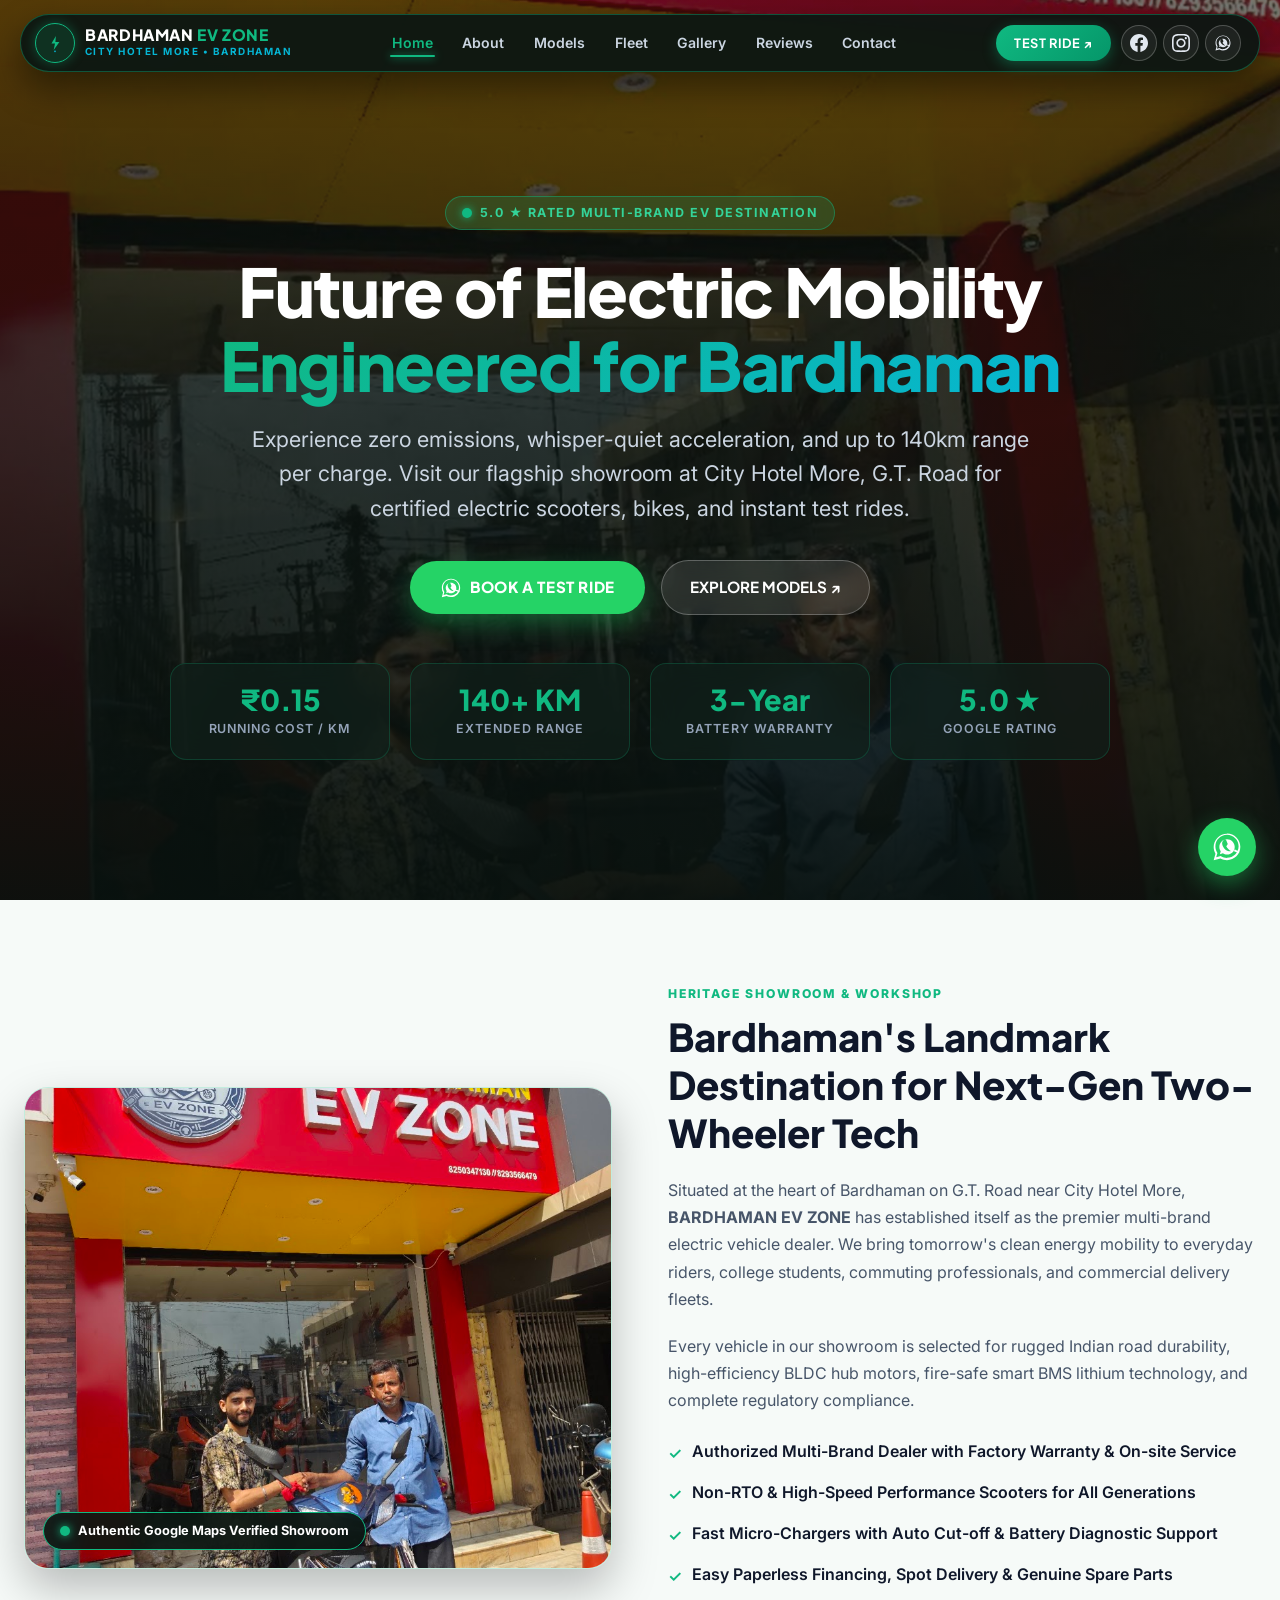
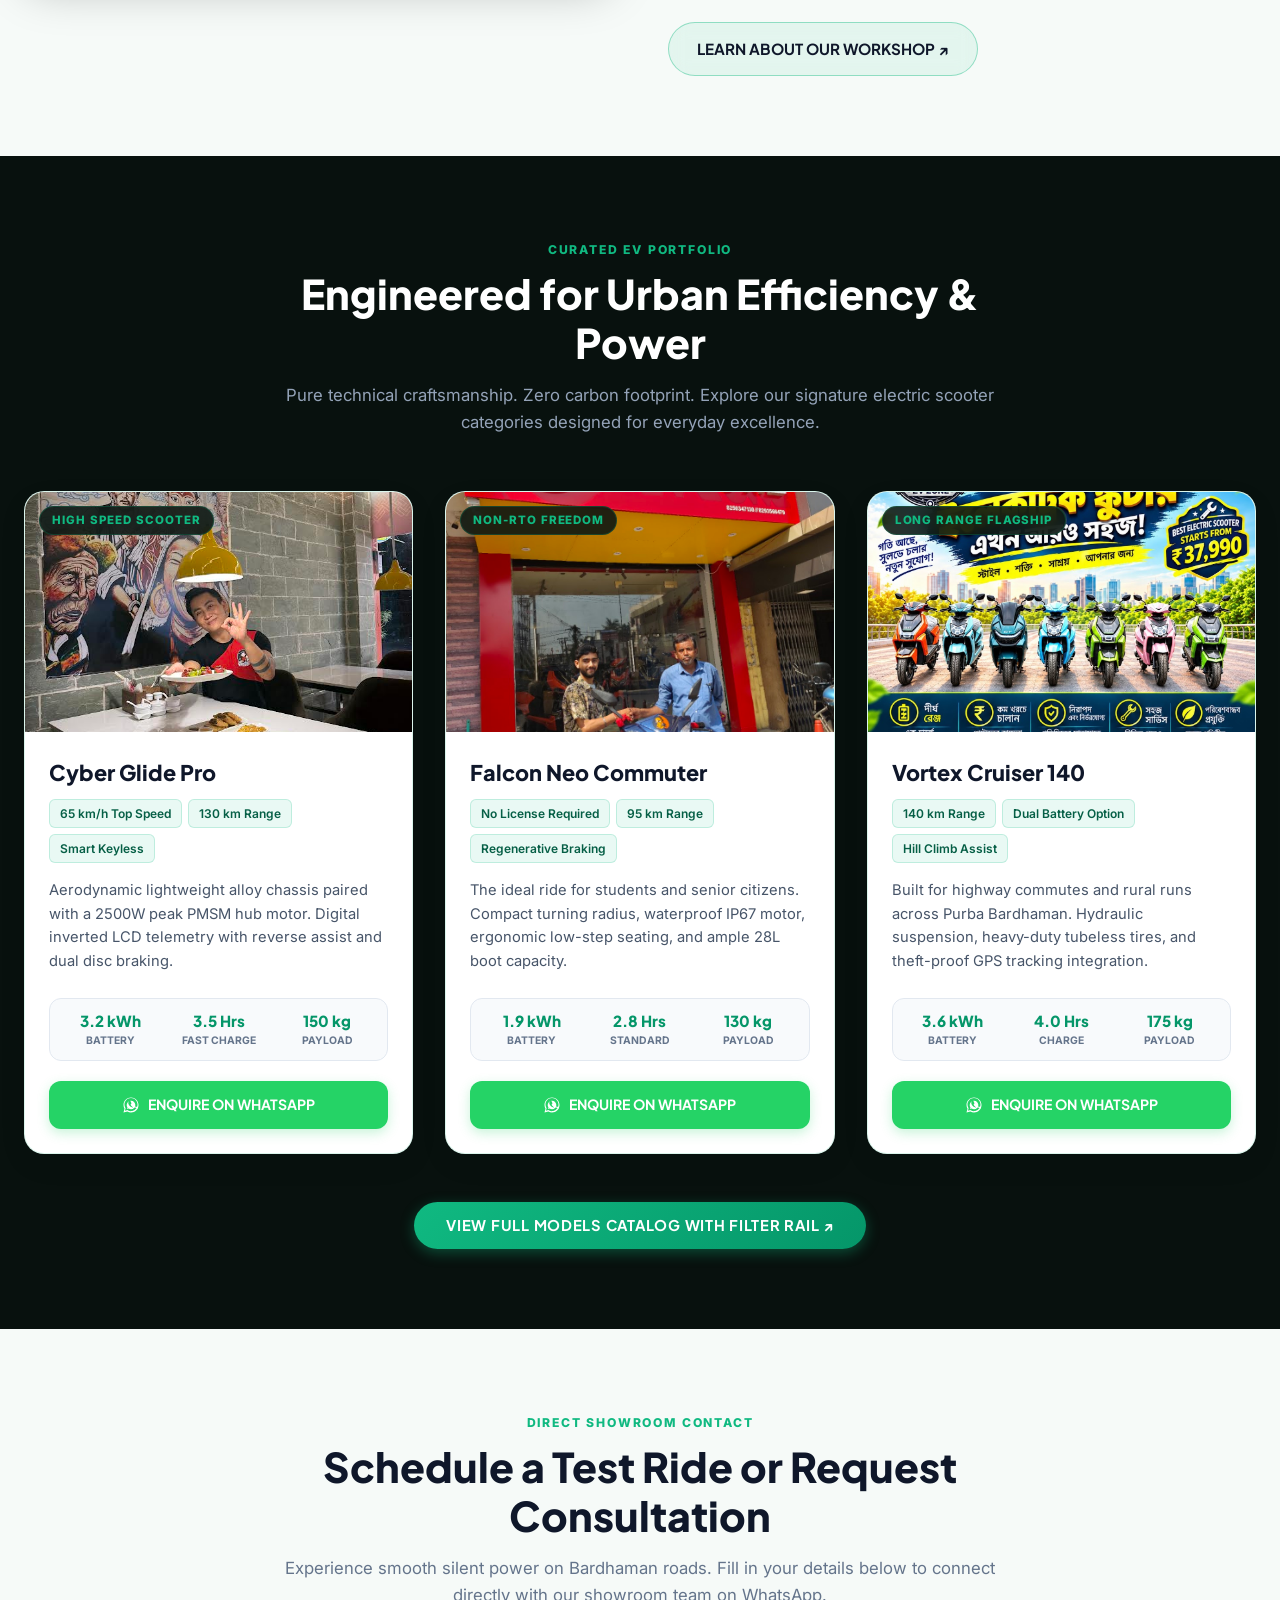
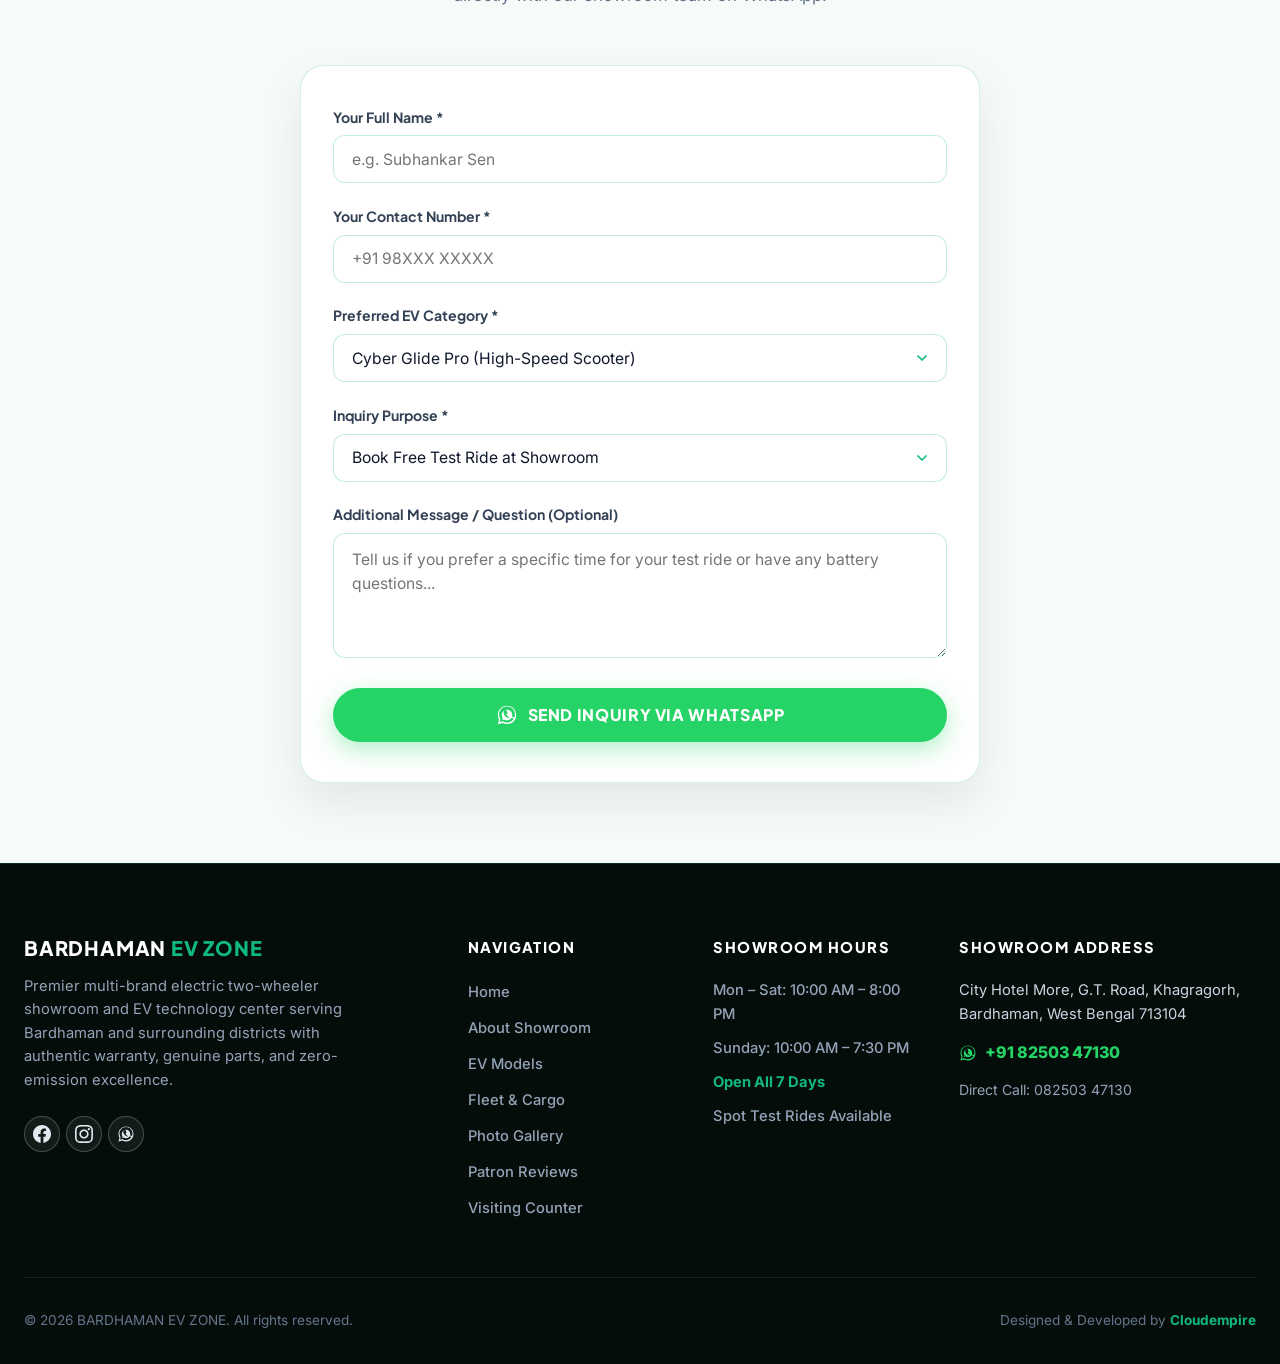
==== index.html @ 62e023cb "Release BARDHAMAN EV ZONE official multi-page portfolio website" ====
<!DOCTYPE html>
<html lang="en">
<head>
  <meta charset="UTF-8">
  <meta name="viewport" content="width=device-width, initial-scale=1.0">
  <title>BARDHAMAN EV ZONE | Premier Electric Scooter & Bike Showroom in Bardhaman</title>
  <meta name="description" content="Discover Bardhaman's premier multi-brand electric vehicle showroom at City Hotel More, G.T. Road. Featuring long-range electric scooters, high-speed EV bikes, genuine OEM warranty, and smart fast charging.">
  <meta name="keywords" content="Bardhaman EV Zone, electric scooters Bardhaman, EV bikes Burdwan, City Hotel More, electric motorcycle West Bengal, EV showroom Bardhaman">
  <link rel="canonical" href="https://cloudempiretech.github.io/bardhaman-ev-zone/">
  
  <!-- Favicons -->
  <link rel="icon" type="image/svg+xml" href="assets/images/favicon.svg">
  <link rel="apple-touch-icon" href="assets/images/apple-touch-icon.png">
  
  <!-- Google Fonts -->
  <link rel="preconnect" href="https://fonts.googleapis.com">
  <link rel="preconnect" href="https://fonts.gstatic.com" crossorigin>
  <link href="https://fonts.googleapis.com/css2?family=Inter:wght@400;500;600;700;800&family=Plus+Jakarta+Sans:wght@700;800;900&display=swap" rel="stylesheet">
  
  <!-- Stylesheet -->
  <link rel="stylesheet" href="assets/css/style.css">
</head>
<body>

  <!-- =========================================================================
       TheDivine Floating Pill Navbar (Mandates 3 & 11)
       ========================================================================= -->
  <header class="site-header">
    <div class="header-inner">
      <!-- Brand Logo Badge -->
      <a href="index.html" class="brand-link" aria-label="BARDHAMAN EV ZONE Home">
        <div class="brand-emblem">
          <svg viewBox="0 0 100 100" fill="none">
            <path d="M54 18 L34 52 L50 52 L44 82 L70 46 L52 46 Z" fill="#10b981" />
            <circle cx="50" cy="88" r="4" fill="#06b6d4" />
          </svg>
        </div>
        <div class="brand-info">
          <div class="brand-name">BARDHAMAN <span>EV ZONE</span></div>
          <div class="brand-sub">CITY HOTEL MORE • BARDHAMAN</div>
        </div>
      </a>

      <!-- Center Nav Links - STRICT SINGLE-LINE ONE-WORD LABELS -->
      <nav aria-label="Primary Navigation">
        <ul class="nav-links">
          <li><a href="index.html" class="nav-link active">Home</a></li>
          <li><a href="about.html" class="nav-link">About</a></li>
          <li><a href="models.html" class="nav-link">Models</a></li>
          <li><a href="fleet.html" class="nav-link">Fleet</a></li>
          <li><a href="gallery.html" class="nav-link">Gallery</a></li>
          <li><a href="reviews.html" class="nav-link">Reviews</a></li>
          <li><a href="contact.html" class="nav-link">Contact</a></li>
        </ul>
      </nav>

      <!-- Right Actions: CTA Pill + Verified Circular Social Buttons -->
      <div class="header-actions">
        <a href="contact.html" class="btn-cta-pill">TEST RIDE ↗</a>
        
        <div class="social-links-circle">
          <!-- Facebook Verified -->
          <a href="https://www.facebook.com/bardhamanevzone/" target="_blank" rel="noopener noreferrer" class="btn-social-circle" aria-label="Official Facebook">
            <svg width="18" height="18" viewBox="0 0 24 24" fill="currentColor">
              <path d="M24 12.073c0-6.627-5.373-12-12-12s-12 5.373-12 12c0 5.99 4.388 10.954 10.125 11.854v-8.385H7.078v-3.47h3.047V9.43c0-3.007 1.792-4.669 4.533-4.669 1.312 0 2.686.235 2.686.235v2.953H15.83c-1.491 0-1.956.925-1.956 1.874v2.25h3.328l-.532 3.47h-2.796v8.385C19.612 23.027 24 18.062 24 12.073z"/>
            </svg>
          </a>
          <!-- Instagram Verified -->
          <a href="https://www.instagram.com/bardhamanevzone/" target="_blank" rel="noopener noreferrer" class="btn-social-circle" aria-label="Official Instagram">
            <svg width="18" height="18" viewBox="0 0 24 24" fill="currentColor">
              <path d="M12 2.163c3.204 0 3.584.012 4.85.07 3.252.148 4.771 1.691 4.919 4.919.058 1.265.069 1.645.069 4.849 0 3.205-.012 3.584-.069 4.849-.149 3.225-1.664 4.771-4.919 4.919-1.266.058-1.644.07-4.85.07-3.204 0-3.584-.012-4.849-.07-3.26-.149-4.771-1.699-4.919-4.92-.058-1.265-.07-1.644-.07-4.849 0-3.204.013-3.583.07-4.849.149-3.227 1.664-4.771 4.919-4.919 1.266-.057 1.645-.069 4.849-.069zm0-2.163c-3.259 0-3.667.014-4.947.072-4.358.2-6.78 2.618-6.98 6.98-.059 1.281-.073 1.689-.073 4.948 0 3.259.014 3.668.072 4.948.2 4.358 2.618 6.78 6.98 6.98 1.281.058 1.689.072 4.948.072 3.259 0 3.668-.014 4.948-.072 4.354-.2 6.782-2.618 6.979-6.98.059-1.28.073-1.689.073-4.948 0-3.259-.014-3.667-.072-4.947-.196-4.354-2.617-6.78-6.979-6.98-1.281-.059-1.69-.073-4.949-.073zm0 5.838c-3.403 0-6.162 2.759-6.162 6.162s2.759 6.163 6.162 6.163 6.162-2.759 6.162-6.163c0-3.403-2.759-6.162-6.162-6.162zm0 10.162c-2.209 0-4-1.79-4-4 0-2.209 1.791-4 4-4s4 1.791 4 4c0 2.21-1.791 4-4 4zm6.406-11.845c-.796 0-1.441.645-1.441 1.44s.645 1.44 1.441 1.44c.795 0 1.439-.645 1.439-1.44s-.644-1.44-1.439-1.44z"/>
            </svg>
          </a>
          <!-- Official WhatsApp Brand SVG Icon (Mandate 5) -->
          <a href="https://wa.me/918250347130?text=Namaste%20Bardhaman%20EV%20Zone!%20I%20am%20visiting%20your%20website%20and%20would%20like%20to%20know%20more%20about%20your%20electric%20scooter%20models." target="_blank" rel="noopener noreferrer" class="btn-social-circle btn-social-wa" aria-label="Official WhatsApp">
            <svg class="wa-icon" viewBox="0 0 24 24" width="18" height="18" fill="currentColor">
              <path d="M12.031 6.172c-3.181 0-5.767 2.586-5.768 5.766-.001 1.298.38 2.27 1.019 3.287l-.582 2.128 2.182-.573c.978.58 1.911.928 3.145.929 3.178 0 5.767-2.587 5.768-5.766.001-3.187-2.575-5.77-5.764-5.771zm3.392 8.244c-.144.405-.837.774-1.17.824-.312.045-.698.074-2.124-.515-1.503-.62-2.476-2.138-2.551-2.238-.075-.1-1.22-1.624-1.22-3.097 0-1.474.773-2.199 1.05-2.499.276-.3.6-.375.801-.375.2 0 .401.002.576.01.188.01.439-.071.687.525.263.63.899 2.196.978 2.355.079.16.132.348.026.561-.106.213-.16.347-.318.533-.158.187-.333.418-.476.561-.16.16-.327.334-.141.653.187.319.832 1.368 1.782 2.215 1.222 1.089 2.25 1.427 2.568 1.587.319.16.505.134.692-.08.187-.214.798-.933 1.011-1.253.213-.32.427-.267.719-.16.293.107 1.854.874 2.173 1.034.319.16.532.24.612.373.08.134.08.775-.064 1.18z"/>
              <path d="M12.004 2c-5.518 0-9.996 4.478-9.996 9.996 0 1.763.459 3.486 1.332 5.006L2 22l5.127-1.345c1.472.802 3.129 1.226 4.877 1.226 5.518 0 9.996-4.478 9.996-9.996 0-5.518-4.478-9.996-9.996-9.996zm0 18.232c-1.572 0-3.111-.423-4.453-1.223l-.32-.19-3.308.868.883-3.224-.208-.332C3.766 14.77 3.3 13.125 3.3 11.435c0-4.8 3.905-8.705 8.704-8.705 4.8 0 8.705 3.905 8.705 8.705 0 4.8-3.905 8.704-8.705 8.704z"/>
            </svg>
          </a>
        </div>

        <!-- Mobile Drawer Toggle -->
        <button class="mobile-nav-toggle" aria-label="Toggle navigation drawer" aria-expanded="false">
          <svg width="24" height="24" viewBox="0 0 24 24" fill="none" stroke="currentColor" stroke-width="2.5" stroke-linecap="round" stroke-linejoin="round">
            <line x1="3" y1="12" x2="21" y2="12"></line>
            <line x1="3" y1="6" x2="21" y2="6"></line>
            <line x1="3" y1="18" x2="21" y2="18"></line>
          </svg>
        </button>
      </div>
    </div>
  </header>

  <!-- =========================================================================
       16:9 Hero Video Section (Mandate 3: top: 0, zero top band)
       ========================================================================= -->
  <section class="hero-video-section">
    <video class="hero-video-bg" autoplay muted loop playsinline poster="assets/images/hero-poster.jpg">
      <source src="assets/videos/hero.mp4" type="video/mp4">
    </video>
    
    <div class="hero-overlay"></div>

    <div class="hero-content">
      <div class="hero-badge reveal">
        <span class="verified-dot"></span> 5.0 ★ Rated Multi-Brand EV Destination
      </div>

      <h1 class="hero-title reveal" data-delay="1">
        Future of Electric Mobility <br>
        <span class="text-gradient">Engineered for Bardhaman</span>
      </h1>

      <p class="hero-tagline reveal" data-delay="2">
        Experience zero emissions, whisper-quiet acceleration, and up to 140km range per charge. Visit our flagship showroom at City Hotel More, G.T. Road for certified electric scooters, bikes, and instant test rides.
      </p>

      <div class="hero-btn-group reveal" data-delay="3">
        <a href="https://wa.me/918250347130?text=Namaste%20Bardhaman%20EV%20Zone!%20I%20would%20like%20to%20book%20a%20test%20ride." target="_blank" rel="noopener noreferrer" class="btn-hero-primary">
          <svg class="wa-icon" viewBox="0 0 24 24" width="22" height="22" fill="currentColor">
            <path d="M12.031 6.172c-3.181 0-5.767 2.586-5.768 5.766-.001 1.298.38 2.27 1.019 3.287l-.582 2.128 2.182-.573c.978.58 1.911.928 3.145.929 3.178 0 5.767-2.587 5.768-5.766.001-3.187-2.575-5.77-5.764-5.771zm3.392 8.244c-.144.405-.837.774-1.17.824-.312.045-.698.074-2.124-.515-1.503-.62-2.476-2.138-2.551-2.238-.075-.1-1.22-1.624-1.22-3.097 0-1.474.773-2.199 1.05-2.499.276-.3.6-.375.801-.375.2 0 .401.002.576.01.188.01.439-.071.687.525.263.63.899 2.196.978 2.355.079.16.132.348.026.561-.106.213-.16.347-.318.533-.158.187-.333.418-.476.561-.16.16-.327.334-.141.653.187.319.832 1.368 1.782 2.215 1.222 1.089 2.25 1.427 2.568 1.587.319.16.505.134.692-.08.187-.214.798-.933 1.011-1.253.213-.32.427-.267.719-.16.293.107 1.854.874 2.173 1.034.319.16.532.24.612.373.08.134.08.775-.064 1.18z"/>
            <path d="M12.004 2c-5.518 0-9.996 4.478-9.996 9.996 0 1.763.459 3.486 1.332 5.006L2 22l5.127-1.345c1.472.802 3.129 1.226 4.877 1.226 5.518 0 9.996-4.478 9.996-9.996 0-5.518-4.478-9.996-9.996-9.996zm0 18.232c-1.572 0-3.111-.423-4.453-1.223l-.32-.19-3.308.868.883-3.224-.208-.332C3.766 14.77 3.3 13.125 3.3 11.435c0-4.8 3.905-8.705 8.704-8.705 4.8 0 8.705 3.905 8.705 8.705 0 4.8-3.905 8.704-8.705 8.704z"/>
          </svg>
          BOOK A TEST RIDE
        </a>
        <a href="models.html" class="btn-hero-secondary">EXPLORE MODELS ↗</a>
      </div>

      <!-- Telemetry Highlights -->
      <div class="hero-stats-grid reveal" data-delay="4">
        <div class="hero-stat-card">
          <div class="hero-stat-num">₹0.15</div>
          <div class="hero-stat-label">Running Cost / KM</div>
        </div>
        <div class="hero-stat-card">
          <div class="hero-stat-num">140+ KM</div>
          <div class="hero-stat-label">Extended Range</div>
        </div>
        <div class="hero-stat-card">
          <div class="hero-stat-num">3-Year</div>
          <div class="hero-stat-label">Battery Warranty</div>
        </div>
        <div class="hero-stat-card">
          <div class="hero-stat-num">5.0 ★</div>
          <div class="hero-stat-label">Google Rating</div>
        </div>
      </div>
    </div>
  </section>

  <!-- =========================================================================
       Showroom Heritage & Authenticity Showcase (Mandate 4 & 9)
       ========================================================================= -->
  <section class="section">
    <div class="heritage-grid">
      <div class="heritage-media-wrap reveal">
        <img src="assets/images/ev_zone_photo_1.jpg" alt="BARDHAMAN EV ZONE Storefront at City Hotel More, G.T. Road, Bardhaman" loading="lazy">
        <div class="verified-storefront-badge">
          <span class="verified-dot"></span> Authentic Google Maps Verified Showroom
        </div>
      </div>
      
      <div class="heritage-content reveal" data-delay="1">
        <span class="section-tag">HERITAGE SHOWROOM & WORKSHOP</span>
        <h3>Bardhaman's Landmark Destination for Next-Gen Two-Wheeler Tech</h3>
        <p>
          Situated at the heart of Bardhaman on G.T. Road near City Hotel More, <strong>BARDHAMAN EV ZONE</strong> has established itself as the premier multi-brand electric vehicle dealer. We bring tomorrow's clean energy mobility to everyday riders, college students, commuting professionals, and commercial delivery fleets.
        </p>
        <p>
          Every vehicle in our showroom is selected for rugged Indian road durability, high-efficiency BLDC hub motors, fire-safe smart BMS lithium technology, and complete regulatory compliance.
        </p>
        
        <ul class="feature-check-list">
          <li class="feature-check-item">
            <span class="check-icon">✓</span> Authorized Multi-Brand Dealer with Factory Warranty & On-site Service
          </li>
          <li class="feature-check-item">
            <span class="check-icon">✓</span> Non-RTO & High-Speed Performance Scooters for All Generations
          </li>
          <li class="feature-check-item">
            <span class="check-icon">✓</span> Fast Micro-Chargers with Auto Cut-off & Battery Diagnostic Support
          </li>
          <li class="feature-check-item">
            <span class="check-icon">✓</span> Easy Paperless Financing, Spot Delivery & Genuine Spare Parts
          </li>
        </ul>

        <a href="about.html" class="btn-hero-secondary" style="color: var(--color-text-main); border-color: rgba(16, 185, 129, 0.4); background: rgba(16, 185, 129, 0.08);">
          LEARN ABOUT OUR WORKSHOP ↗
        </a>
      </div>
    </div>
  </section>

  <!-- =========================================================================
       Featured Models Teaser Portfolio (Mandate 2: Pure Portfolio, Zero E-Commerce)
       ========================================================================= -->
  <section class="section section-dark">
    <div class="section-header reveal">
      <span class="section-tag">CURATED EV PORTFOLIO</span>
      <h2 class="section-title">Engineered for Urban Efficiency & Power</h2>
      <p class="section-subtitle">Pure technical craftsmanship. Zero carbon footprint. Explore our signature electric scooter categories designed for everyday excellence.</p>
    </div>

    <div class="cards-grid">
      <!-- Card 1 -->
      <div class="portfolio-card reveal" data-delay="1">
        <div class="card-media">
          <img src="assets/images/ev_zone_photo_2.jpg" alt="Cyber Glide Pro Electric Scooter" loading="lazy">
          <span class="card-badge">HIGH SPEED SCOOTER</span>
        </div>
        <div class="card-body">
          <h3 class="card-title">Cyber Glide Pro</h3>
          <div class="card-spec-tags">
            <span class="spec-tag">65 km/h Top Speed</span>
            <span class="spec-tag">130 km Range</span>
            <span class="spec-tag">Smart Keyless</span>
          </div>
          <p class="card-desc">
            Aerodynamic lightweight alloy chassis paired with a 2500W peak PMSM hub motor. Digital inverted LCD telemetry with reverse assist and dual disc braking.
          </p>
          <div class="card-metrics">
            <div class="metric-item">
              <span class="metric-val">3.2 kWh</span>
              <span class="metric-lbl">Battery</span>
            </div>
            <div class="metric-item">
              <span class="metric-val">3.5 Hrs</span>
              <span class="metric-lbl">Fast Charge</span>
            </div>
            <div class="metric-item">
              <span class="metric-val">150 kg</span>
              <span class="metric-lbl">Payload</span>
            </div>
          </div>
          <a href="https://wa.me/918250347130?text=Namaste!%20I%20am%20interested%20in%20the%20Cyber%20Glide%20Pro%20electric%20scooter%20at%20Bardhaman%20EV%20Zone." target="_blank" rel="noopener noreferrer" class="btn-card-inquire">
            <svg class="wa-icon" viewBox="0 0 24 24" width="18" height="18" fill="currentColor">
              <path d="M12.031 6.172c-3.181 0-5.767 2.586-5.768 5.766-.001 1.298.38 2.27 1.019 3.287l-.582 2.128 2.182-.573c.978.58 1.911.928 3.145.929 3.178 0 5.767-2.587 5.768-5.766.001-3.187-2.575-5.77-5.764-5.771zm3.392 8.244c-.144.405-.837.774-1.17.824-.312.045-.698.074-2.124-.515-1.503-.62-2.476-2.138-2.551-2.238-.075-.1-1.22-1.624-1.22-3.097 0-1.474.773-2.199 1.05-2.499.276-.3.6-.375.801-.375.2 0 .401.002.576.01.188.01.439-.071.687.525.263.63.899 2.196.978 2.355.079.16.132.348.026.561-.106.213-.16.347-.318.533-.158.187-.333.418-.476.561-.16.16-.327.334-.141.653.187.319.832 1.368 1.782 2.215 1.222 1.089 2.25 1.427 2.568 1.587.319.16.505.134.692-.08.187-.214.798-.933 1.011-1.253.213-.32.427-.267.719-.16.293.107 1.854.874 2.173 1.034.319.16.532.24.612.373.08.134.08.775-.064 1.18z"/>
              <path d="M12.004 2c-5.518 0-9.996 4.478-9.996 9.996 0 1.763.459 3.486 1.332 5.006L2 22l5.127-1.345c1.472.802 3.129 1.226 4.877 1.226 5.518 0 9.996-4.478 9.996-9.996 0-5.518-4.478-9.996-9.996-9.996zm0 18.232c-1.572 0-3.111-.423-4.453-1.223l-.32-.19-3.308.868.883-3.224-.208-.332C3.766 14.77 3.3 13.125 3.3 11.435c0-4.8 3.905-8.705 8.704-8.705 4.8 0 8.705 3.905 8.705 8.705 0 4.8-3.905 8.704-8.705 8.704z"/>
            </svg>
            ENQUIRE ON WHATSAPP
          </a>
        </div>
      </div>

      <!-- Card 2 -->
      <div class="portfolio-card reveal" data-delay="2">
        <div class="card-media">
          <img src="assets/images/ev_zone_photo_3.jpg" alt="Falcon Neo City Commuter EV" loading="lazy">
          <span class="card-badge">NON-RTO FREEDOM</span>
        </div>
        <div class="card-body">
          <h3 class="card-title">Falcon Neo Commuter</h3>
          <div class="card-spec-tags">
            <span class="spec-tag">No License Required</span>
            <span class="spec-tag">95 km Range</span>
            <span class="spec-tag">Regenerative Braking</span>
          </div>
          <p class="card-desc">
            The ideal ride for students and senior citizens. Compact turning radius, waterproof IP67 motor, ergonomic low-step seating, and ample 28L boot capacity.
          </p>
          <div class="card-metrics">
            <div class="metric-item">
              <span class="metric-val">1.9 kWh</span>
              <span class="metric-lbl">Battery</span>
            </div>
            <div class="metric-item">
              <span class="metric-val">2.8 Hrs</span>
              <span class="metric-lbl">Standard</span>
            </div>
            <div class="metric-item">
              <span class="metric-val">130 kg</span>
              <span class="metric-lbl">Payload</span>
            </div>
          </div>
          <a href="https://wa.me/918250347130?text=Namaste!%20I%20am%20interested%20in%20the%20Falcon%20Neo%20Commuter%20at%20Bardhaman%20EV%20Zone." target="_blank" rel="noopener noreferrer" class="btn-card-inquire">
            <svg class="wa-icon" viewBox="0 0 24 24" width="18" height="18" fill="currentColor">
              <path d="M12.031 6.172c-3.181 0-5.767 2.586-5.768 5.766-.001 1.298.38 2.27 1.019 3.287l-.582 2.128 2.182-.573c.978.58 1.911.928 3.145.929 3.178 0 5.767-2.587 5.768-5.766.001-3.187-2.575-5.77-5.764-5.771zm3.392 8.244c-.144.405-.837.774-1.17.824-.312.045-.698.074-2.124-.515-1.503-.62-2.476-2.138-2.551-2.238-.075-.1-1.22-1.624-1.22-3.097 0-1.474.773-2.199 1.05-2.499.276-.3.6-.375.801-.375.2 0 .401.002.576.01.188.01.439-.071.687.525.263.63.899 2.196.978 2.355.079.16.132.348.026.561-.106.213-.16.347-.318.533-.158.187-.333.418-.476.561-.16.16-.327.334-.141.653.187.319.832 1.368 1.782 2.215 1.222 1.089 2.25 1.427 2.568 1.587.319.16.505.134.692-.08.187-.214.798-.933 1.011-1.253.213-.32.427-.267.719-.16.293.107 1.854.874 2.173 1.034.319.16.532.24.612.373.08.134.08.775-.064 1.18z"/>
              <path d="M12.004 2c-5.518 0-9.996 4.478-9.996 9.996 0 1.763.459 3.486 1.332 5.006L2 22l5.127-1.345c1.472.802 3.129 1.226 4.877 1.226 5.518 0 9.996-4.478 9.996-9.996 0-5.518-4.478-9.996-9.996-9.996zm0 18.232c-1.572 0-3.111-.423-4.453-1.223l-.32-.19-3.308.868.883-3.224-.208-.332C3.766 14.77 3.3 13.125 3.3 11.435c0-4.8 3.905-8.705 8.704-8.705 4.8 0 8.705 3.905 8.705 8.705 0 4.8-3.905 8.704-8.705 8.704z"/>
            </svg>
            ENQUIRE ON WHATSAPP
          </a>
        </div>
      </div>

      <!-- Card 3 -->
      <div class="portfolio-card reveal" data-delay="3">
        <div class="card-media">
          <img src="assets/images/ev_zone_photo_4.jpg" alt="Vortex Cruiser Long Range EV Bike" loading="lazy">
          <span class="card-badge">LONG RANGE FLAGSHIP</span>
        </div>
        <div class="card-body">
          <h3 class="card-title">Vortex Cruiser 140</h3>
          <div class="card-spec-tags">
            <span class="spec-tag">140 km Range</span>
            <span class="spec-tag">Dual Battery Option</span>
            <span class="spec-tag">Hill Climb Assist</span>
          </div>
          <p class="card-desc">
            Built for highway commutes and rural runs across Purba Bardhaman. Hydraulic suspension, heavy-duty tubeless tires, and theft-proof GPS tracking integration.
          </p>
          <div class="card-metrics">
            <div class="metric-item">
              <span class="metric-val">3.6 kWh</span>
              <span class="metric-lbl">Battery</span>
            </div>
            <div class="metric-item">
              <span class="metric-val">4.0 Hrs</span>
              <span class="metric-lbl">Charge</span>
            </div>
            <div class="metric-item">
              <span class="metric-val">175 kg</span>
              <span class="metric-lbl">Payload</span>
            </div>
          </div>
          <a href="https://wa.me/918250347130?text=Namaste!%20I%20am%20interested%20in%20the%20Vortex%20Cruiser%20140%20at%20Bardhaman%20EV%20Zone." target="_blank" rel="noopener noreferrer" class="btn-card-inquire">
            <svg class="wa-icon" viewBox="0 0 24 24" width="18" height="18" fill="currentColor">
              <path d="M12.031 6.172c-3.181 0-5.767 2.586-5.768 5.766-.001 1.298.38 2.27 1.019 3.287l-.582 2.128 2.182-.573c.978.58 1.911.928 3.145.929 3.178 0 5.767-2.587 5.768-5.766.001-3.187-2.575-5.77-5.764-5.771zm3.392 8.244c-.144.405-.837.774-1.17.824-.312.045-.698.074-2.124-.515-1.503-.62-2.476-2.138-2.551-2.238-.075-.1-1.22-1.624-1.22-3.097 0-1.474.773-2.199 1.05-2.499.276-.3.6-.375.801-.375.2 0 .401.002.576.01.188.01.439-.071.687.525.263.63.899 2.196.978 2.355.079.16.132.348.026.561-.106.213-.16.347-.318.533-.158.187-.333.418-.476.561-.16.16-.327.334-.141.653.187.319.832 1.368 1.782 2.215 1.222 1.089 2.25 1.427 2.568 1.587.319.16.505.134.692-.08.187-.214.798-.933 1.011-1.253.213-.32.427-.267.719-.16.293.107 1.854.874 2.173 1.034.319.16.532.24.612.373.08.134.08.775-.064 1.18z"/>
              <path d="M12.004 2c-5.518 0-9.996 4.478-9.996 9.996 0 1.763.459 3.486 1.332 5.006L2 22l5.127-1.345c1.472.802 3.129 1.226 4.877 1.226 5.518 0 9.996-4.478 9.996-9.996 0-5.518-4.478-9.996-9.996-9.996zm0 18.232c-1.572 0-3.111-.423-4.453-1.223l-.32-.19-3.308.868.883-3.224-.208-.332C3.766 14.77 3.3 13.125 3.3 11.435c0-4.8 3.905-8.705 8.704-8.705 4.8 0 8.705 3.905 8.705 8.705 0 4.8-3.905 8.704-8.705 8.704z"/>
            </svg>
            ENQUIRE ON WHATSAPP
          </a>
        </div>
      </div>
    </div>

    <div style="text-align: center; margin-top: 3rem;" class="reveal">
      <a href="models.html" class="btn-cta-pill" style="padding: 12px 32px; font-size: 0.92rem;">
        VIEW FULL MODELS CATALOG WITH FILTER RAIL ↗
      </a>
    </div>
  </section>

  <!-- =========================================================================
       Quick Showroom WhatsApp Booking Form (Mandates 5 & 6)
       ========================================================================= -->
  <section class="section">
    <div class="section-header reveal">
      <span class="section-tag">DIRECT SHOWROOM CONTACT</span>
      <h2 class="section-title">Schedule a Test Ride or Request Consultation</h2>
      <p class="section-subtitle">Experience smooth silent power on Bardhaman roads. Fill in your details below to connect directly with our showroom team on WhatsApp.</p>
    </div>

    <div class="inquiry-card-wrapper reveal" data-delay="1">
      <form class="inquiry-form">
        <div class="form-group">
          <label class="form-label" for="home-name">Your Full Name *</label>
          <input type="text" id="home-name" name="name" class="form-control" placeholder="e.g. Subhankar Sen" required>
        </div>

        <div class="form-group">
          <label class="form-label" for="home-phone">Your Contact Number *</label>
          <input type="tel" id="home-phone" name="phone" class="form-control" placeholder="+91 98XXX XXXXX" required>
        </div>

        <div class="form-group">
          <label class="form-label" for="home-model">Preferred EV Category *</label>
          <select id="home-model" name="model" class="form-control form-select" required>
            <option value="Cyber Glide Pro (High Speed)">Cyber Glide Pro (High-Speed Scooter)</option>
            <option value="Falcon Neo Commuter (Non-RTO)">Falcon Neo Commuter (Non-RTO, No License Required)</option>
            <option value="Vortex Cruiser 140 (Long Range)">Vortex Cruiser 140 (Dual Battery Highway)</option>
            <option value="Titan Delivery Cargo Fleet">Titan Delivery Cargo (Commercial Delivery)</option>
            <option value="General Consultation">General Guidance & Financing Inquiry</option>
          </select>
        </div>

        <div class="form-group">
          <label class="form-label" for="home-req">Inquiry Purpose *</label>
          <select id="home-req" name="requirement" class="form-control form-select" required>
            <option value="Test Ride Appointment">Book Free Test Ride at Showroom</option>
            <option value="Catalog & Quotation">Request Technical Catalog & Quotation</option>
            <option value="Exchange Old Petrol Two-Wheeler">Exchange Old Petrol Scooter / Bike</option>
            <option value="Commercial Fleet Bulk Purchase">Commercial Fleet Bulk Requirement</option>
          </select>
        </div>

        <div class="form-group">
          <label class="form-label" for="home-notes">Additional Message / Question (Optional)</label>
          <textarea id="home-notes" name="message" class="form-control form-textarea" placeholder="Tell us if you prefer a specific time for your test ride or have any battery questions..."></textarea>
        </div>

        <button type="submit" class="btn-form-submit">
          <svg class="wa-icon" viewBox="0 0 24 24" width="22" height="22" fill="currentColor">
            <path d="M12.031 6.172c-3.181 0-5.767 2.586-5.768 5.766-.001 1.298.38 2.27 1.019 3.287l-.582 2.128 2.182-.573c.978.58 1.911.928 3.145.929 3.178 0 5.767-2.587 5.768-5.766.001-3.187-2.575-5.77-5.764-5.771zm3.392 8.244c-.144.405-.837.774-1.17.824-.312.045-.698.074-2.124-.515-1.503-.62-2.476-2.138-2.551-2.238-.075-.1-1.22-1.624-1.22-3.097 0-1.474.773-2.199 1.05-2.499.276-.3.6-.375.801-.375.2 0 .401.002.576.01.188.01.439-.071.687.525.263.63.899 2.196.978 2.355.079.16.132.348.026.561-.106.213-.16.347-.318.533-.158.187-.333.418-.476.561-.16.16-.327.334-.141.653.187.319.832 1.368 1.782 2.215 1.222 1.089 2.25 1.427 2.568 1.587.319.16.505.134.692-.08.187-.214.798-.933 1.011-1.253.213-.32.427-.267.719-.16.293.107 1.854.874 2.173 1.034.319.16.532.24.612.373.08.134.08.775-.064 1.18z"/>
            <path d="M12.004 2c-5.518 0-9.996 4.478-9.996 9.996 0 1.763.459 3.486 1.332 5.006L2 22l5.127-1.345c1.472.802 3.129 1.226 4.877 1.226 5.518 0 9.996-4.478 9.996-9.996 0-5.518-4.478-9.996-9.996-9.996zm0 18.232c-1.572 0-3.111-.423-4.453-1.223l-.32-.19-3.308.868.883-3.224-.208-.332C3.766 14.77 3.3 13.125 3.3 11.435c0-4.8 3.905-8.705 8.704-8.705 4.8 0 8.705 3.905 8.705 8.705 0 4.8-3.905 8.704-8.705 8.704z"/>
          </svg>
          SEND INQUIRY VIA WHATSAPP
        </button>
      </form>
    </div>
  </section>

  <!-- =========================================================================
       Floating WhatsApp Action Button (Mandates 5 & 11)
       ========================================================================= -->
  <a href="https://wa.me/918250347130?text=Namaste%20Bardhaman%20EV%20Zone!%20I%20am%20chatting%20from%20your%20website%20and%20would%20like%20to%20know%20more." class="floating-wa-btn" aria-label="Chat on WhatsApp" target="_blank" rel="noopener noreferrer">
    <svg class="wa-icon" viewBox="0 0 24 24" width="32" height="32" fill="currentColor">
      <path d="M12.031 6.172c-3.181 0-5.767 2.586-5.768 5.766-.001 1.298.38 2.27 1.019 3.287l-.582 2.128 2.182-.573c.978.58 1.911.928 3.145.929 3.178 0 5.767-2.587 5.768-5.766.001-3.187-2.575-5.77-5.764-5.771zm3.392 8.244c-.144.405-.837.774-1.17.824-.312.045-.698.074-2.124-.515-1.503-.62-2.476-2.138-2.551-2.238-.075-.1-1.22-1.624-1.22-3.097 0-1.474.773-2.199 1.05-2.499.276-.3.6-.375.801-.375.2 0 .401.002.576.01.188.01.439-.071.687.525.263.63.899 2.196.978 2.355.079.16.132.348.026.561-.106.213-.16.347-.318.533-.158.187-.333.418-.476.561-.16.16-.327.334-.141.653.187.319.832 1.368 1.782 2.215 1.222 1.089 2.25 1.427 2.568 1.587.319.16.505.134.692-.08.187-.214.798-.933 1.011-1.253.213-.32.427-.267.719-.16.293.107 1.854.874 2.173 1.034.319.16.532.24.612.373.08.134.08.775-.064 1.18z"/>
      <path d="M12.004 2c-5.518 0-9.996 4.478-9.996 9.996 0 1.763.459 3.486 1.332 5.006L2 22l5.127-1.345c1.472.802 3.129 1.226 4.877 1.226 5.518 0 9.996-4.478 9.996-9.996 0-5.518-4.478-9.996-9.996-9.996zm0 18.232c-1.572 0-3.111-.423-4.453-1.223l-.32-.19-3.308.868.883-3.224-.208-.332C3.766 14.77 3.3 13.125 3.3 11.435c0-4.8 3.905-8.705 8.704-8.705 4.8 0 8.705 3.905 8.705 8.705 0 4.8-3.905 8.704-8.705 8.704z"/>
    </svg>
  </a>

  <!-- =========================================================================
       Site Footer & Attribution (Section 6 & 156)
       ========================================================================= -->
  <footer class="site-footer">
    <div class="footer-top">
      <div class="footer-brand">
        <div class="brand-name" style="font-size: 1.25rem;">BARDHAMAN <span style="color: var(--color-primary);">EV ZONE</span></div>
        <p>Premier multi-brand electric two-wheeler showroom and EV technology center serving Bardhaman and surrounding districts with authentic warranty, genuine parts, and zero-emission excellence.</p>
        <div class="social-links-circle">
          <a href="https://www.facebook.com/bardhamanevzone/" target="_blank" rel="noopener noreferrer" class="btn-social-circle" aria-label="Facebook">
            <svg width="18" height="18" viewBox="0 0 24 24" fill="currentColor">
              <path d="M24 12.073c0-6.627-5.373-12-12-12s-12 5.373-12 12c0 5.99 4.388 10.954 10.125 11.854v-8.385H7.078v-3.47h3.047V9.43c0-3.007 1.792-4.669 4.533-4.669 1.312 0 2.686.235 2.686.235v2.953H15.83c-1.491 0-1.956.925-1.956 1.874v2.25h3.328l-.532 3.47h-2.796v8.385C19.612 23.027 24 18.062 24 12.073z"/>
            </svg>
          </a>
          <a href="https://www.instagram.com/bardhamanevzone/" target="_blank" rel="noopener noreferrer" class="btn-social-circle" aria-label="Instagram">
            <svg width="18" height="18" viewBox="0 0 24 24" fill="currentColor">
              <path d="M12 2.163c3.204 0 3.584.012 4.85.07 3.252.148 4.771 1.691 4.919 4.919.058 1.265.069 1.645.069 4.849 0 3.205-.012 3.584-.069 4.849-.149 3.225-1.664 4.771-4.919 4.919-1.266.058-1.644.07-4.85.07-3.204 0-3.584-.012-4.849-.07-3.26-.149-4.771-1.699-4.919-4.92-.058-1.265-.07-1.644-.07-4.849 0-3.204.013-3.583.07-4.849.149-3.227 1.664-4.771 4.919-4.919 1.266-.057 1.645-.069 4.849-.069zm0-2.163c-3.259 0-3.667.014-4.947.072-4.358.2-6.78 2.618-6.98 6.98-.059 1.281-.073 1.689-.073 4.948 0 3.259.014 3.668.072 4.948.2 4.358 2.618 6.78 6.98 6.98 1.281.058 1.689.072 4.948.072 3.259 0 3.668-.014 4.948-.072 4.354-.2 6.782-2.618 6.979-6.98.059-1.28.073-1.689.073-4.948 0-3.259-.014-3.667-.072-4.947-.196-4.354-2.617-6.78-6.979-6.98-1.281-.059-1.69-.073-4.949-.073zm0 5.838c-3.403 0-6.162 2.759-6.162 6.162s2.759 6.163 6.162 6.163 6.162-2.759 6.162-6.163c0-3.403-2.759-6.162-6.162-6.162zm0 10.162c-2.209 0-4-1.79-4-4 0-2.209 1.791-4 4-4s4 1.791 4 4c0 2.21-1.791 4-4 4zm6.406-11.845c-.796 0-1.441.645-1.441 1.44s.645 1.44 1.441 1.44c.795 0 1.439-.645 1.439-1.44s-.644-1.44-1.439-1.44z"/>
            </svg>
          </a>
          <!-- Mandate 5 & 148: WhatsApp icon for phone -->
          <a href="https://wa.me/918250347130" target="_blank" rel="noopener noreferrer" class="btn-social-circle btn-social-wa" aria-label="WhatsApp">
            <svg class="wa-icon" viewBox="0 0 24 24" width="18" height="18" fill="currentColor">
              <path d="M12.031 6.172c-3.181 0-5.767 2.586-5.768 5.766-.001 1.298.38 2.27 1.019 3.287l-.582 2.128 2.182-.573c.978.58 1.911.928 3.145.929 3.178 0 5.767-2.587 5.768-5.766.001-3.187-2.575-5.77-5.764-5.771zm3.392 8.244c-.144.405-.837.774-1.17.824-.312.045-.698.074-2.124-.515-1.503-.62-2.476-2.138-2.551-2.238-.075-.1-1.22-1.624-1.22-3.097 0-1.474.773-2.199 1.05-2.499.276-.3.6-.375.801-.375.2 0 .401.002.576.01.188.01.439-.071.687.525.263.63.899 2.196.978 2.355.079.16.132.348.026.561-.106.213-.16.347-.318.533-.158.187-.333.418-.476.561-.16.16-.327.334-.141.653.187.319.832 1.368 1.782 2.215 1.222 1.089 2.25 1.427 2.568 1.587.319.16.505.134.692-.08.187-.214.798-.933 1.011-1.253.213-.32.427-.267.719-.16.293.107 1.854.874 2.173 1.034.319.16.532.24.612.373.08.134.08.775-.064 1.18z"/>
              <path d="M12.004 2c-5.518 0-9.996 4.478-9.996 9.996 0 1.763.459 3.486 1.332 5.006L2 22l5.127-1.345c1.472.802 3.129 1.226 4.877 1.226 5.518 0 9.996-4.478 9.996-9.996 0-5.518-4.478-9.996-9.996-9.996zm0 18.232c-1.572 0-3.111-.423-4.453-1.223l-.32-.19-3.308.868.883-3.224-.208-.332C3.766 14.77 3.3 13.125 3.3 11.435c0-4.8 3.905-8.705 8.704-8.705 4.8 0 8.705 3.905 8.705 8.705 0 4.8-3.905 8.704-8.705 8.704z"/>
            </svg>
          </a>
        </div>
      </div>

      <div class="footer-nav-col">
        <div class="footer-col-title">Navigation</div>
        <ul class="footer-nav-list">
          <li><a href="index.html" class="footer-nav-link">Home</a></li>
          <li><a href="about.html" class="footer-nav-link">About Showroom</a></li>
          <li><a href="models.html" class="footer-nav-link">EV Models</a></li>
          <li><a href="fleet.html" class="footer-nav-link">Fleet & Cargo</a></li>
          <li><a href="gallery.html" class="footer-nav-link">Photo Gallery</a></li>
          <li><a href="reviews.html" class="footer-nav-link">Patron Reviews</a></li>
          <li><a href="contact.html" class="footer-nav-link">Visiting Counter</a></li>
        </ul>
      </div>

      <div class="footer-nav-col">
        <div class="footer-col-title">Showroom Hours</div>
        <ul class="footer-nav-list">
          <li class="footer-nav-link">Mon – Sat: 10:00 AM – 8:00 PM</li>
          <li class="footer-nav-link">Sunday: 10:00 AM – 7:30 PM</li>
          <li class="footer-nav-link" style="color: var(--color-primary); font-weight: 700;">Open All 7 Days</li>
          <li class="footer-nav-link">Spot Test Rides Available</li>
        </ul>
      </div>

      <div class="footer-nav-col">
        <div class="footer-col-title">Showroom Address</div>
        <p style="font-size: 0.92rem; line-height: 1.6; margin-bottom: 0.85rem;">
          City Hotel More, G.T. Road, Khagragorh, Bardhaman, West Bengal 713104
        </p>
        <p style="margin-bottom: 0.5rem;">
          <a href="https://wa.me/918250347130" class="phone-wa-link">
            <svg class="wa-icon" viewBox="0 0 24 24" width="18" height="18" fill="currentColor">
              <path d="M12.031 6.172c-3.181 0-5.767 2.586-5.768 5.766-.001 1.298.38 2.27 1.019 3.287l-.582 2.128 2.182-.573c.978.58 1.911.928 3.145.929 3.178 0 5.767-2.587 5.768-5.766.001-3.187-2.575-5.77-5.764-5.771zm3.392 8.244c-.144.405-.837.774-1.17.824-.312.045-.698.074-2.124-.515-1.503-.62-2.476-2.138-2.551-2.238-.075-.1-1.22-1.624-1.22-3.097 0-1.474.773-2.199 1.05-2.499.276-.3.6-.375.801-.375.2 0 .401.002.576.01.188.01.439-.071.687.525.263.63.899 2.196.978 2.355.079.16.132.348.026.561-.106.213-.16.347-.318.533-.158.187-.333.418-.476.561-.16.16-.327.334-.141.653.187.319.832 1.368 1.782 2.215 1.222 1.089 2.25 1.427 2.568 1.587.319.16.505.134.692-.08.187-.214.798-.933 1.011-1.253.213-.32.427-.267.719-.16.293.107 1.854.874 2.173 1.034.319.16.532.24.612.373.08.134.08.775-.064 1.18z"/>
              <path d="M12.004 2c-5.518 0-9.996 4.478-9.996 9.996 0 1.763.459 3.486 1.332 5.006L2 22l5.127-1.345c1.472.802 3.129 1.226 4.877 1.226 5.518 0 9.996-4.478 9.996-9.996 0-5.518-4.478-9.996-9.996-9.996zm0 18.232c-1.572 0-3.111-.423-4.453-1.223l-.32-.19-3.308.868.883-3.224-.208-.332C3.766 14.77 3.3 13.125 3.3 11.435c0-4.8 3.905-8.705 8.704-8.705 4.8 0 8.705 3.905 8.705 8.705 0 4.8-3.905 8.704-8.705 8.704z"/>
            </svg>
            +91 82503 47130
          </a>
        </p>
        <p><a href="tel:+918250347130" style="color: #94a3b8; font-size: 0.88rem;">Direct Call: 082503 47130</a></p>
      </div>
    </div>

    <div class="footer-bottom">
      <div>© 2026 BARDHAMAN EV ZONE. All rights reserved.</div>
      <div class="footer-attribution">
        Designed & Developed by <a href="https://cloudempire.tech/" target="_blank" rel="noopener noreferrer">Cloudempire</a>
      </div>
    </div>
  </footer>

  <!-- Scripts -->
  <script src="assets/js/main.js"></script>
</body>
</html>
---- assets/css/style.css ----
/* ==========================================================================
   BARDHAMAN EV ZONE - Official Stylesheet
   Design System: TheDivine Floating Dark Glassmorphic Pill
   Theme: High-Tech Carbon Graphite & Cyber Emerald Neon
   ========================================================================== */

:root {
  --color-bg-dark: #08110e;
  --color-surface-dark: #0c1713;
  --color-surface-card: #11201b;
  --color-surface-elevated: #162923;
  --color-bg-light: #f6faf8;
  --color-surface-light: #ffffff;
  
  --color-primary: #10b981;
  --color-primary-glow: rgba(16, 185, 129, 0.35);
  --color-primary-dark: #059669;
  
  --color-cyan: #06b6d4;
  --color-cyan-glow: rgba(6, 182, 212, 0.3);
  
  --color-text-main: #0f172a;
  --color-text-muted: #64748b;
  --color-text-white: #ffffff;
  --color-text-dim: #94a3b8;
  
  --color-border-dark: rgba(16, 185, 129, 0.22);
  --color-border-light: rgba(16, 185, 129, 0.15);
  
  --pill-bg-header: rgba(12, 23, 19, 0.94);
  --pill-border-header: rgba(16, 185, 129, 0.38);
  
  --pill-bg-filter: rgba(14, 28, 23, 0.96);
  --pill-border-filter: rgba(16, 185, 129, 0.35);
  
  --font-heading: 'Plus Jakarta Sans', 'Inter', -apple-system, BlinkMacSystemFont, sans-serif;
  --font-body: 'Inter', -apple-system, BlinkMacSystemFont, 'Segoe UI', Roboto, sans-serif;
  
  --transition-smooth: all 0.3s cubic-bezier(0.16, 1, 0.3, 1);
  --shadow-elevated: 0 20px 45px rgba(0, 0, 0, 0.25);
  --shadow-neon: 0 0 25px rgba(16, 185, 129, 0.25);
}

/* --------------------------------------------------------------------------
   Reset & Base Standards (Mandate 3: Zero Top White Band)
   -------------------------------------------------------------------------- */
*, *::before, *::after {
  box-sizing: border-box;
  margin: 0;
  padding: 0;
}

html {
  scroll-behavior: smooth;
  font-size: 16px;
  -webkit-text-size-adjust: 100%;
}

body {
  font-family: var(--font-body);
  color: var(--color-text-main);
  background-color: var(--color-bg-light);
  line-height: 1.6;
  overflow-x: hidden;
  padding-top: 0 !important; /* Zero top white band */
}

img, video {
  max-width: 100%;
  height: auto;
  display: block;
}

a {
  color: inherit;
  text-decoration: none;
  transition: var(--transition-smooth);
}

button {
  font-family: inherit;
  cursor: pointer;
  border: none;
  background: none;
  transition: var(--transition-smooth);
}

/* --------------------------------------------------------------------------
   TheDivine Floating Pill Navbar (Mandates 3 & 11)
   -------------------------------------------------------------------------- */
.site-header {
  position: fixed;
  top: 14px;
  left: 0;
  width: 100%;
  display: flex;
  justify-content: center;
  z-index: 1000;
  padding: 0 1.25rem;
  pointer-events: none;
}

.header-inner {
  pointer-events: auto;
  width: 100%;
  max-width: 1320px;
  border-radius: 9999px;
  box-shadow: 0 16px 36px rgba(0, 0, 0, 0.45);
  backdrop-filter: blur(20px);
  -webkit-backdrop-filter: blur(20px);
  background: var(--pill-bg-header);
  border: 1px solid var(--pill-border-header);
  display: flex;
  align-items: center;
  justify-content: space-between;
  padding: 8px 18px 8px 14px;
  gap: 1rem;
}

/* Brand Logo Left */
.brand-link {
  display: flex;
  align-items: center;
  gap: 10px;
  flex-shrink: 0;
}

.brand-emblem {
  width: 40px;
  height: 40px;
  border-radius: 50%;
  background: rgba(16, 185, 129, 0.15);
  border: 1.5px solid var(--color-primary);
  display: flex;
  align-items: center;
  justify-content: center;
  box-shadow: 0 0 12px var(--color-primary-glow);
}

.brand-emblem svg {
  width: 22px;
  height: 22px;
}

.brand-info {
  display: flex;
  flex-direction: column;
}

.brand-name {
  font-family: var(--font-heading);
  font-weight: 800;
  font-size: 0.98rem;
  color: var(--color-text-white);
  letter-spacing: 0.04em;
  line-height: 1.15;
}

.brand-name span {
  color: var(--color-primary);
}

.brand-sub {
  font-size: 0.62rem;
  font-weight: 700;
  color: var(--color-cyan);
  letter-spacing: 0.15em;
  text-transform: uppercase;
}

/* Center Nav Links - STRICT ONE-LINE, ONE-WORD LABELS */
.nav-links {
  display: flex;
  align-items: center;
  gap: 1.6rem;
  list-style: none;
}

.nav-links li {
  white-space: nowrap !important;
}

.nav-link {
  font-size: 0.88rem;
  font-weight: 600;
  color: #cbd5e1;
  white-space: nowrap !important;
  position: relative;
  padding: 6px 2px;
  transition: var(--transition-smooth);
}

.nav-link:hover, .nav-link.active {
  color: var(--color-primary);
}

.nav-link.active::after {
  content: '';
  position: absolute;
  bottom: 0;
  left: 0;
  width: 100%;
  height: 2px;
  background: var(--color-primary);
  border-radius: 2px;
  box-shadow: 0 0 8px var(--color-primary);
}

/* Header Right Actions */
.header-actions {
  display: flex;
  align-items: center;
  gap: 10px;
  flex-shrink: 0;
}

/* CTA Pill */
.btn-cta-pill {
  display: inline-flex;
  align-items: center;
  gap: 6px;
  background: linear-gradient(135deg, #10b981 0%, #059669 100%);
  color: #ffffff !important;
  font-family: var(--font-heading);
  font-size: 0.8rem;
  font-weight: 700;
  text-transform: uppercase;
  letter-spacing: 0.05em;
  padding: 8px 18px;
  border-radius: 9999px;
  box-shadow: 0 4px 14px var(--color-primary-glow);
  white-space: nowrap !important;
  transition: var(--transition-smooth);
}

.btn-cta-pill:hover {
  transform: translateY(-2px);
  box-shadow: 0 6px 20px rgba(16, 185, 129, 0.5);
  background: linear-gradient(135deg, #34d399 0%, #10b981 100%);
}

/* Circular Social Buttons */
.social-links-circle {
  display: flex;
  align-items: center;
  gap: 6px;
}

.btn-social-circle {
  width: 36px;
  height: 36px;
  border-radius: 50%;
  display: flex;
  align-items: center;
  justify-content: center;
  background: rgba(255, 255, 255, 0.06);
  border: 1px solid rgba(255, 255, 255, 0.22);
  color: #e2e8f0;
  transition: var(--transition-smooth);
}

.btn-social-circle:hover {
  background: var(--color-primary);
  border-color: var(--color-primary);
  color: #ffffff;
  transform: translateY(-2px);
  box-shadow: 0 0 12px var(--color-primary-glow);
}

.btn-social-circle.btn-social-wa:hover {
  background: #25d366;
  border-color: #25d366;
  box-shadow: 0 0 12px rgba(37, 211, 102, 0.4);
}

/* Mobile Toggle Hamburger */
.mobile-nav-toggle {
  display: none;
  width: 44px;
  height: 44px;
  border-radius: 50%;
  background: rgba(255, 255, 255, 0.08);
  border: 1px solid rgba(255, 255, 255, 0.2);
  color: #ffffff;
  align-items: center;
  justify-content: center;
  cursor: pointer;
}

/* --------------------------------------------------------------------------
   Mobile Navigation Drawer (Mandate 11: Full-Viewport Drawer)
   -------------------------------------------------------------------------- */
@media (max-width: 992px) {
  .site-header {
    padding: 0 0.85rem;
    top: 10px;
  }
  
  .header-inner {
    padding: 8px 12px;
  }
  
  .nav-links {
    display: none;
    position: fixed;
    top: 66px;
    left: 0;
    width: 100vw;
    height: calc(100vh - 66px);
    height: calc(100dvh - 66px);
    overflow-y: auto;
    z-index: 999;
    background: rgba(8, 17, 14, 0.98);
    backdrop-filter: blur(25px);
    -webkit-backdrop-filter: blur(25px);
    flex-direction: column;
    align-items: stretch;
    padding: 2.2rem 1.75rem;
    gap: 1.1rem;
    border-top: 1px solid var(--color-border-dark);
  }
  
  .nav-links.open {
    display: flex;
  }
  
  .nav-link {
    font-size: 1.15rem;
    padding: 0.85rem 1rem;
    border-radius: 12px;
    background: rgba(255, 255, 255, 0.04);
    border: 1px solid rgba(255, 255, 255, 0.08);
    display: block;
    min-height: 48px;
  }
  
  .nav-link.active {
    background: rgba(16, 185, 129, 0.15);
    border-color: var(--color-primary);
  }
  
  .nav-link.active::after {
    display: none;
  }
  
  .mobile-nav-toggle {
    display: flex;
  }
  
  .header-actions .social-links-circle {
    display: none; /* available inside drawer footer */
  }
}

/* --------------------------------------------------------------------------
   Hero Video Section (Mandates 3 & 10: top: 0, Zero Top Band)
   -------------------------------------------------------------------------- */
.hero-video-section {
  position: relative;
  width: 100%;
  min-height: 100vh;
  min-height: 100dvh;
  display: flex;
  align-items: center;
  justify-content: center;
  overflow: hidden;
  background: #000000;
  padding-top: 0;
  margin-top: 0;
}

.hero-video-bg {
  position: absolute;
  top: 0;
  left: 0;
  width: 100%;
  height: 100%;
  object-fit: cover;
  z-index: 1;
}

.hero-overlay {
  position: absolute;
  top: 0;
  left: 0;
  width: 100%;
  height: 100%;
  background: linear-gradient(
    180deg,
    rgba(8, 17, 14, 0.55) 0%,
    rgba(8, 17, 14, 0.75) 50%,
    rgba(8, 17, 14, 0.96) 100%
  );
  z-index: 2;
}

.hero-content {
  position: relative;
  z-index: 3;
  width: 100%;
  max-width: 1100px;
  padding: 7rem 1.5rem 3.5rem;
  text-align: center;
  margin: 0 auto;
}

.hero-badge {
  display: inline-flex;
  align-items: center;
  gap: 8px;
  padding: 6px 16px;
  background: rgba(16, 185, 129, 0.18);
  border: 1px solid rgba(16, 185, 129, 0.45);
  border-radius: 9999px;
  color: #34d399;
  font-size: 0.78rem;
  font-weight: 700;
  letter-spacing: 0.12em;
  text-transform: uppercase;
  margin-bottom: 1.5rem;
  backdrop-filter: blur(10px);
  animation: floatBadge 3.5s ease-in-out infinite;
}

@keyframes floatBadge {
  0%, 100% { transform: translateY(0); }
  50% { transform: translateY(-5px); }
}

.hero-title {
  font-family: var(--font-heading);
  font-size: clamp(2.4rem, 5.5vw, 4.2rem);
  font-weight: 900;
  color: #ffffff;
  line-height: 1.1;
  letter-spacing: -0.02em;
  margin-bottom: 1.25rem;
}

.hero-title span.text-gradient {
  background: linear-gradient(135deg, #10b981 0%, #06b6d4 100%);
  -webkit-background-clip: text;
  -webkit-text-fill-color: transparent;
}

.hero-tagline {
  font-size: clamp(1.05rem, 2vw, 1.35rem);
  color: #cbd5e1;
  max-width: 780px;
  margin: 0 auto 2.2rem;
  line-height: 1.6;
}

.hero-btn-group {
  display: flex;
  flex-wrap: wrap;
  align-items: center;
  justify-content: center;
  gap: 1rem;
  margin-bottom: 3rem;
}

.btn-hero-primary {
  display: inline-flex;
  align-items: center;
  gap: 8px;
  background: #25d366;
  color: #ffffff;
  font-family: var(--font-heading);
  font-weight: 800;
  font-size: 0.95rem;
  letter-spacing: 0.04em;
  padding: 14px 30px;
  border-radius: 9999px;
  box-shadow: 0 10px 25px rgba(37, 211, 102, 0.35);
  min-height: 48px;
}

.btn-hero-primary:hover {
  background: #20ba5a;
  transform: translateY(-3px);
  box-shadow: 0 14px 30px rgba(37, 211, 102, 0.5);
}

.btn-hero-secondary {
  display: inline-flex;
  align-items: center;
  gap: 8px;
  background: rgba(255, 255, 255, 0.1);
  color: #ffffff;
  border: 1px solid rgba(255, 255, 255, 0.25);
  font-family: var(--font-heading);
  font-weight: 700;
  font-size: 0.95rem;
  padding: 14px 28px;
  border-radius: 9999px;
  backdrop-filter: blur(10px);
  min-height: 48px;
}

.btn-hero-secondary:hover {
  background: rgba(255, 255, 255, 0.2);
  border-color: #ffffff;
  transform: translateY(-3px);
}

/* Hero Telemetry Quick Bar */
.hero-stats-grid {
  display: grid;
  grid-template-columns: repeat(4, 1fr);
  gap: 1.25rem;
  max-width: 940px;
  margin: 0 auto;
}

.hero-stat-card {
  background: rgba(17, 32, 27, 0.7);
  border: 1px solid var(--color-border-dark);
  border-radius: 16px;
  padding: 1.25rem 1rem;
  backdrop-filter: blur(15px);
  text-align: center;
}

.hero-stat-num {
  font-family: var(--font-heading);
  font-size: 1.8rem;
  font-weight: 800;
  color: var(--color-primary);
  line-height: 1.1;
  margin-bottom: 4px;
}

.hero-stat-label {
  font-size: 0.78rem;
  font-weight: 600;
  color: #94a3b8;
  text-transform: uppercase;
  letter-spacing: 0.08em;
}

@media (max-width: 768px) {
  .hero-stats-grid {
    grid-template-columns: repeat(2, 1fr);
    gap: 0.85rem;
  }
}

/* --------------------------------------------------------------------------
   Subpage Banners (Header Shell)
   -------------------------------------------------------------------------- */
.subpage-banner {
  background: radial-gradient(circle at 50% 0%, #153227 0%, var(--color-bg-dark) 100%);
  padding: 8.5rem 1.5rem 4rem;
  text-align: center;
  position: relative;
  border-bottom: 1px solid var(--color-border-dark);
}

.subpage-badge {
  display: inline-flex;
  align-items: center;
  gap: 6px;
  padding: 5px 14px;
  background: rgba(16, 185, 129, 0.15);
  border: 1px solid rgba(16, 185, 129, 0.35);
  border-radius: 100px;
  color: var(--color-primary);
  font-size: 0.75rem;
  font-weight: 700;
  letter-spacing: 0.12em;
  text-transform: uppercase;
  margin-bottom: 1rem;
}

.subpage-title {
  font-family: var(--font-heading);
  font-size: clamp(2rem, 4vw, 3.2rem);
  font-weight: 900;
  color: #ffffff;
  line-height: 1.15;
  margin-bottom: 0.85rem;
}

.subpage-desc {
  font-size: 1.05rem;
  color: #cbd5e1;
  max-width: 680px;
  margin: 0 auto;
}

/* --------------------------------------------------------------------------
   TheDivine Sticky Floating Tab Filter Rail (Mandates 3 & 7)
   -------------------------------------------------------------------------- */
.filter-rail-sticky-wrap {
  position: sticky;
  top: 74px;
  z-index: 900;
  display: flex;
  justify-content: center;
  padding: 0 1rem;
  margin: -1.8rem 0 2.5rem;
  pointer-events: none;
}

.portfolio-filter {
  pointer-events: auto;
  display: flex;
  gap: 8px;
  flex-wrap: nowrap;
  overflow-x: auto;
  max-width: 100%;
  padding: 7px 10px;
  background: var(--pill-bg-filter);
  border: 1px solid var(--pill-border-filter);
  border-radius: 100px;
  box-shadow: 0 14px 35px rgba(0, 0, 0, 0.35);
  backdrop-filter: blur(20px);
  -webkit-backdrop-filter: blur(20px);
  scrollbar-width: none;
  -webkit-overflow-scrolling: touch;
  scroll-snap-type: x mandatory;
}

.portfolio-filter::-webkit-scrollbar {
  display: none;
}

.filter-btn {
  flex: 0 0 auto;
  white-space: nowrap !important; /* STRICT ZERO MULTILINE WRAPPING */
  border-radius: 100px;
  padding: 9px 20px;
  font-size: 0.86rem;
  font-weight: 700;
  color: #cbd5e1;
  background: transparent;
  scroll-snap-align: center;
  min-height: 44px;
  display: flex;
  align-items: center;
  justify-content: center;
  transition: var(--transition-smooth);
}

.filter-btn:hover {
  color: #ffffff;
  background: rgba(255, 255, 255, 0.08);
}

.filter-btn.active {
  background: var(--color-primary);
  color: #061e14;
  box-shadow: 0 4px 14px var(--color-primary-glow);
}

/* --------------------------------------------------------------------------
   Content Section Shell & Grid Standards (Mandates 1, 6, 8, 9, 11)
   -------------------------------------------------------------------------- */
.section {
  max-width: 1320px;
  margin: 0 auto;
  padding: 5rem 1.5rem;
}

.section-dark {
  background-color: var(--color-bg-dark);
  color: #ffffff;
}

.section-header {
  text-align: center;
  max-width: 760px;
  margin: 0 auto 3.5rem;
}

.section-tag {
  display: inline-block;
  font-size: 0.76rem;
  font-weight: 800;
  letter-spacing: 0.15em;
  text-transform: uppercase;
  color: var(--color-primary);
  margin-bottom: 0.6rem;
}

.section-title {
  font-family: var(--font-heading);
  font-size: clamp(1.85rem, 3.2vw, 2.75rem);
  font-weight: 800;
  line-height: 1.2;
  margin-bottom: 0.9rem;
}

.section-subtitle {
  font-size: 1.05rem;
  color: var(--color-text-muted);
}

.section-dark .section-subtitle {
  color: #94a3b8;
}

/* Portfolio Card Grid */
.cards-grid {
  display: grid;
  grid-template-columns: repeat(auto-fill, minmax(350px, 1fr));
  gap: 2rem;
}

@media (max-width: 640px) {
  .cards-grid {
    grid-template-columns: 1fr;
  }
}

.portfolio-card {
  background: #ffffff;
  border-radius: 20px;
  overflow: hidden;
  box-shadow: 0 10px 30px rgba(0, 0, 0, 0.06);
  border: 1px solid rgba(16, 185, 129, 0.15);
  display: flex;
  flex-direction: column;
  transition: var(--transition-smooth);
}

.portfolio-card:hover {
  transform: translateY(-8px);
  box-shadow: 0 20px 40px rgba(16, 185, 129, 0.18);
  border-color: var(--color-primary);
}

.card-media {
  position: relative;
  width: 100%;
  height: 240px;
  overflow: hidden;
  background: #091712;
}

.card-media img {
  width: 100%;
  height: 100%;
  object-fit: cover;
  transition: transform 0.6s cubic-bezier(0.16, 1, 0.3, 1);
}

.portfolio-card:hover .card-media img {
  transform: scale(1.06);
}

.card-badge {
  position: absolute;
  top: 14px;
  left: 14px;
  background: rgba(12, 23, 19, 0.88);
  color: var(--color-primary);
  border: 1px solid var(--color-border-dark);
  font-size: 0.72rem;
  font-weight: 800;
  text-transform: uppercase;
  letter-spacing: 0.08em;
  padding: 4px 12px;
  border-radius: 9999px;
  backdrop-filter: blur(8px);
}

.card-body {
  padding: 1.5rem;
  display: flex;
  flex-direction: column;
  flex-grow: 1;
}

.card-title {
  font-family: var(--font-heading);
  font-size: 1.35rem;
  font-weight: 800;
  color: var(--color-text-main);
  margin-bottom: 0.5rem;
}

.card-spec-tags {
  display: flex;
  flex-wrap: wrap;
  gap: 6px;
  margin-bottom: 1rem;
}

.spec-tag {
  font-size: 0.75rem;
  font-weight: 600;
  padding: 4px 10px;
  border-radius: 6px;
  background: rgba(16, 185, 129, 0.09);
  color: #065f46;
  border: 1px solid rgba(16, 185, 129, 0.2);
}

.card-desc {
  font-size: 0.92rem;
  color: #475569;
  line-height: 1.6;
  margin-bottom: 1.5rem;
  flex-grow: 1;
}

/* Portfolio Spec Metrics Box */
.card-metrics {
  display: grid;
  grid-template-columns: repeat(3, 1fr);
  gap: 8px;
  background: #f8fafc;
  padding: 10px;
  border-radius: 12px;
  border: 1px solid #e2e8f0;
  margin-bottom: 1.25rem;
  text-align: center;
}

.metric-item {
  display: flex;
  flex-direction: column;
}

.metric-val {
  font-family: var(--font-heading);
  font-size: 0.95rem;
  font-weight: 800;
  color: var(--color-primary-dark);
}

.metric-lbl {
  font-size: 0.65rem;
  font-weight: 700;
  color: #64748b;
  text-transform: uppercase;
}

.btn-card-inquire {
  display: inline-flex;
  align-items: center;
  justify-content: center;
  gap: 8px;
  width: 100%;
  background: #25d366;
  color: #ffffff;
  font-family: var(--font-heading);
  font-weight: 700;
  font-size: 0.88rem;
  padding: 12px 18px;
  border-radius: 12px;
  min-height: 48px;
  box-shadow: 0 4px 12px rgba(37, 211, 102, 0.25);
  transition: var(--transition-smooth);
}

.btn-card-inquire:hover {
  background: #20ba5a;
  transform: translateY(-2px);
  box-shadow: 0 6px 16px rgba(37, 211, 102, 0.4);
}

/* --------------------------------------------------------------------------
   Form Styling & Bespoke Input Standards (Mandate 6)
   -------------------------------------------------------------------------- */
.inquiry-card-wrapper {
  max-width: 680px;
  margin: 0 auto;
  background: #ffffff;
  border-radius: 24px;
  padding: 2.5rem 2rem;
  box-shadow: 0 20px 45px rgba(0, 0, 0, 0.08);
  border: 1px solid rgba(16, 185, 129, 0.2);
}

.section-dark .inquiry-card-wrapper {
  background: var(--color-surface-card);
  border-color: var(--color-border-dark);
  color: #ffffff;
}

.form-group {
  margin-bottom: 1.35rem;
  display: flex;
  flex-direction: column;
  gap: 0.45rem;
  width: 100%;
}

.form-label {
  font-family: var(--font-heading);
  font-size: 0.88rem;
  font-weight: 700;
  color: #334155;
}

.section-dark .form-label {
  color: #e2e8f0;
}

.form-control,
.form-input,
select.form-control,
select.form-select,
textarea.form-control,
textarea.form-textarea {
  display: block;
  width: 100%;
  padding: 0.85rem 1.15rem;
  border: 1.5px solid rgba(16, 185, 129, 0.25);
  border-radius: 12px;
  background: #ffffff;
  min-height: 48px;
  box-sizing: border-box;
  font-family: inherit;
  font-size: 0.98rem;
  color: #0f172a;
  transition: var(--transition-smooth);
}

.section-dark .form-control,
.section-dark .form-input,
.section-dark select.form-control,
.section-dark textarea.form-control {
  background: #0b1612;
  color: #ffffff;
  border-color: rgba(16, 185, 129, 0.35);
}

.form-control:focus,
.form-input:focus,
select.form-control:focus,
textarea.form-control:focus {
  border-color: var(--color-primary);
  box-shadow: 0 0 0 3.5px rgba(16, 185, 129, 0.22);
  outline: none;
}

select.form-control,
select.form-select {
  appearance: none;
  -webkit-appearance: none;
  background-image: url("data:image/svg+xml,%3Csvg xmlns='http://www.w3.org/2000/svg' width='16' height='16' viewBox='0 0 24 24' fill='none' stroke='%2310b981' stroke-width='2.5' stroke-linecap='round' stroke-linejoin='round'%3E%3Cpath d='m6 9 6 6 6-6'/%3E%3C/svg%3E");
  background-repeat: no-repeat;
  background-position: right 1rem center;
  background-size: 16px;
  padding-right: 2.5rem;
}

textarea.form-control,
textarea.form-textarea {
  resize: vertical;
  min-height: 125px;
  line-height: 1.55;
}

.btn-form-submit {
  display: inline-flex;
  align-items: center;
  justify-content: center;
  gap: 10px;
  width: 100%;
  background: #25d366;
  color: #ffffff;
  font-family: var(--font-heading);
  font-weight: 800;
  font-size: 1rem;
  letter-spacing: 0.04em;
  padding: 1rem 2rem;
  min-height: 52px;
  border-radius: 9999px;
  box-shadow: 0 8px 24px rgba(37, 211, 102, 0.35);
  margin-top: 0.5rem;
  cursor: pointer;
}

.btn-form-submit:hover {
  background: #20ba5a;
  transform: translateY(-2px);
  box-shadow: 0 12px 30px rgba(37, 211, 102, 0.5);
}

/* --------------------------------------------------------------------------
   Showroom Showcase & Heritage Workshop (Mandates 4 & 9)
   -------------------------------------------------------------------------- */
.heritage-grid {
  display: grid;
  grid-template-columns: 1fr 1fr;
  gap: 3.5rem;
  align-items: center;
}

@media (max-width: 900px) {
  .heritage-grid {
    grid-template-columns: 1fr;
    gap: 2rem;
  }
}

.heritage-media-wrap {
  position: relative;
  border-radius: 24px;
  overflow: hidden;
  box-shadow: var(--shadow-elevated);
  border: 1px solid var(--color-border-dark);
}

.heritage-media-wrap img {
  width: 100%;
  height: 480px;
  object-fit: cover;
}

.verified-storefront-badge {
  position: absolute;
  bottom: 18px;
  left: 18px;
  display: flex;
  align-items: center;
  gap: 8px;
  background: rgba(12, 23, 19, 0.92);
  color: #ffffff;
  border: 1px solid var(--color-primary);
  border-radius: 100px;
  padding: 8px 16px;
  font-size: 0.8rem;
  font-weight: 700;
  backdrop-filter: blur(10px);
}

.verified-dot {
  width: 10px;
  height: 10px;
  border-radius: 50%;
  background: #10b981;
  box-shadow: 0 0 8px #10b981;
}

.heritage-content h3 {
  font-family: var(--font-heading);
  font-size: clamp(1.8rem, 3vw, 2.4rem);
  font-weight: 800;
  line-height: 1.25;
  margin-bottom: 1.25rem;
}

.heritage-content p {
  color: #475569;
  line-height: 1.7;
  margin-bottom: 1.25rem;
  font-size: 1rem;
}

.section-dark .heritage-content p {
  color: #cbd5e1;
}

.feature-check-list {
  list-style: none;
  margin: 1.5rem 0 2rem;
  display: flex;
  flex-direction: column;
  gap: 0.85rem;
}

.feature-check-item {
  display: flex;
  align-items: flex-start;
  gap: 10px;
  font-weight: 600;
  color: var(--color-text-main);
}

.section-dark .feature-check-item {
  color: #ffffff;
}

.check-icon {
  color: var(--color-primary);
  flex-shrink: 0;
  margin-top: 2px;
}

/* --------------------------------------------------------------------------
   Photo Gallery Grid (Mandate 8 & 9: All 14 Authentic Google Photos)
   -------------------------------------------------------------------------- */
.gallery-grid {
  display: grid;
  grid-template-columns: repeat(auto-fill, minmax(280px, 1fr));
  gap: 1.25rem;
}

.gallery-item {
  position: relative;
  height: 260px;
  border-radius: 16px;
  overflow: hidden;
  box-shadow: 0 8px 24px rgba(0, 0, 0, 0.08);
  border: 1px solid rgba(16, 185, 129, 0.15);
}

.gallery-item img {
  width: 100%;
  height: 100%;
  object-fit: cover;
  transition: transform 0.5s ease;
}

.gallery-item:hover img {
  transform: scale(1.08);
}

.gallery-item-caption {
  position: absolute;
  bottom: 0;
  left: 0;
  width: 100%;
  padding: 1.5rem 1rem 0.75rem;
  background: linear-gradient(0deg, rgba(8, 17, 14, 0.95) 0%, transparent 100%);
  color: #ffffff;
  font-size: 0.82rem;
  font-weight: 600;
  transform: translateY(100%);
  transition: transform 0.3s ease;
}

.gallery-item:hover .gallery-item-caption {
  transform: translateY(0);
}

/* --------------------------------------------------------------------------
   Verified Reviews Section (Mandate 4 & Reviews Standard)
   -------------------------------------------------------------------------- */
.reviews-grid {
  display: grid;
  grid-template-columns: repeat(auto-fill, minmax(320px, 1fr));
  gap: 1.75rem;
}

.review-card {
  background: #ffffff;
  border-radius: 20px;
  padding: 2rem;
  box-shadow: 0 10px 30px rgba(0, 0, 0, 0.06);
  border: 1px solid rgba(16, 185, 129, 0.18);
  display: flex;
  flex-direction: column;
  justify-content: space-between;
}

.section-dark .review-card {
  background: var(--color-surface-card);
  border-color: var(--color-border-dark);
  color: #ffffff;
}

.review-stars {
  color: #f59e0b;
  font-size: 1.15rem;
  margin-bottom: 0.85rem;
  letter-spacing: 2px;
}

.review-quote {
  font-style: italic;
  font-size: 0.98rem;
  line-height: 1.65;
  color: #334155;
  margin-bottom: 1.5rem;
}

.section-dark .review-quote {
  color: #cbd5e1;
}

.review-author-wrap {
  display: flex;
  align-items: center;
  gap: 12px;
  border-top: 1px solid rgba(16, 185, 129, 0.15);
  padding-top: 1rem;
}

.review-avatar {
  width: 42px;
  height: 42px;
  border-radius: 50%;
  background: linear-gradient(135deg, #10b981 0%, #06b6d4 100%);
  color: #ffffff;
  display: flex;
  align-items: center;
  justify-content: center;
  font-weight: 800;
  font-size: 1rem;
}

.review-author-info {
  display: flex;
  flex-direction: column;
}

.review-name {
  font-weight: 800;
  font-size: 0.95rem;
}

.review-date {
  font-size: 0.75rem;
  color: #64748b;
}

/* --------------------------------------------------------------------------
   Contact Counter & Details Section (Mandate 5 & 14)
   -------------------------------------------------------------------------- */
.contact-layout-grid {
  display: grid;
  grid-template-columns: 1fr 1fr;
  gap: 3rem;
  align-items: flex-start;
}

@media (max-width: 900px) {
  .contact-layout-grid {
    grid-template-columns: 1fr;
  }
}

.contact-info-card {
  background: #ffffff;
  border-radius: 24px;
  padding: 2.5rem;
  box-shadow: 0 20px 45px rgba(0, 0, 0, 0.08);
  border: 1px solid rgba(16, 185, 129, 0.2);
}

.section-dark .contact-info-card {
  background: var(--color-surface-card);
  border-color: var(--color-border-dark);
  color: #ffffff;
}

.contact-detail-row {
  display: flex;
  align-items: flex-start;
  gap: 16px;
  margin-bottom: 1.75rem;
}

.contact-icon-bubble {
  width: 48px;
  height: 48px;
  border-radius: 14px;
  background: rgba(16, 185, 129, 0.12);
  color: var(--color-primary);
  display: flex;
  align-items: center;
  justify-content: center;
  flex-shrink: 0;
}

.contact-detail-text h4 {
  font-family: var(--font-heading);
  font-size: 0.92rem;
  font-weight: 700;
  color: #64748b;
  text-transform: uppercase;
  letter-spacing: 0.06em;
  margin-bottom: 4px;
}

.section-dark .contact-detail-text h4 {
  color: #94a3b8;
}

.contact-detail-text p,
.contact-detail-text a {
  font-size: 1.05rem;
  font-weight: 700;
  color: var(--color-text-main);
}

.section-dark .contact-detail-text p,
.section-dark .contact-detail-text a {
  color: #ffffff;
}

.contact-detail-text a:hover {
  color: var(--color-primary);
}

/* Phone link with WhatsApp Icon (Mandate 5 & 148) */
.phone-wa-link {
  display: inline-flex;
  align-items: center;
  gap: 8px;
  color: #25d366 !important;
  font-weight: 800;
}

/* --------------------------------------------------------------------------
   Floating WhatsApp Button (Mandates 5 & 11)
   -------------------------------------------------------------------------- */
.floating-wa-btn {
  position: fixed;
  bottom: 24px;
  right: 24px;
  z-index: 998;
  width: 58px;
  height: 58px;
  border-radius: 50%;
  background: #25d366;
  color: #ffffff;
  display: flex;
  align-items: center;
  justify-content: center;
  box-shadow: 0 8px 25px rgba(37, 211, 102, 0.45);
  transition: var(--transition-smooth);
}

.floating-wa-btn:hover {
  transform: scale(1.1) rotate(5deg);
  box-shadow: 0 12px 32px rgba(37, 211, 102, 0.6);
  color: #ffffff;
}

.floating-wa-btn svg {
  width: 32px;
  height: 32px;
}

/* --------------------------------------------------------------------------
   Footer Navigation & Legal Attribution (Section 6 & 156)
   -------------------------------------------------------------------------- */
.site-footer {
  background: #050d0a;
  color: #cbd5e1;
  padding: 4.5rem 1.5rem 2rem;
  border-top: 1px solid var(--color-border-dark);
}

.footer-top {
  max-width: 1320px;
  margin: 0 auto 3.5rem;
  display: grid;
  grid-template-columns: 2fr 1fr 1fr 1.5fr;
  gap: 3rem;
}

@media (max-width: 900px) {
  .footer-top {
    grid-template-columns: 1fr 1fr;
    gap: 2rem;
  }
}

@media (max-width: 600px) {
  .footer-top {
    grid-template-columns: 1fr;
  }
}

.footer-brand p {
  color: #94a3b8;
  font-size: 0.92rem;
  margin: 1rem 0 1.5rem;
  max-width: 340px;
}

.footer-col-title {
  font-family: var(--font-heading);
  font-size: 0.92rem;
  font-weight: 800;
  text-transform: uppercase;
  letter-spacing: 0.1em;
  color: #ffffff;
  margin-bottom: 1.25rem;
}

.footer-nav-list {
  list-style: none;
  display: flex;
  flex-direction: column;
  gap: 0.65rem;
}

.footer-nav-link {
  color: #94a3b8;
  font-size: 0.92rem;
  font-weight: 500;
}

.footer-nav-link:hover {
  color: var(--color-primary);
  transform: translateX(4px);
}

.footer-bottom {
  max-width: 1320px;
  margin: 0 auto;
  border-top: 1px solid rgba(255, 255, 255, 0.08);
  padding-top: 2rem;
  display: flex;
  flex-wrap: wrap;
  align-items: center;
  justify-content: space-between;
  gap: 1rem;
  font-size: 0.85rem;
  color: #64748b;
}

.footer-attribution a {
  color: var(--color-primary);
  font-weight: 700;
}

.footer-attribution a:hover {
  text-decoration: underline;
}

/* --------------------------------------------------------------------------
   Apple-Level Reveal Animations (Section 6 & Mandate 122)
   -------------------------------------------------------------------------- */
.reveal {
  opacity: 0;
  transform: translateY(28px);
  transition: opacity 0.8s cubic-bezier(0.16, 1, 0.3, 1), transform 0.8s cubic-bezier(0.16, 1, 0.3, 1);
}

.reveal.active {
  opacity: 1;
  transform: translateY(0);
}

[data-delay="1"] { transition-delay: 0.1s; }
[data-delay="2"] { transition-delay: 0.2s; }
[data-delay="3"] { transition-delay: 0.3s; }
[data-delay="4"] { transition-delay: 0.4s; }

@media (prefers-reduced-motion: reduce) {
  *, *::before, *::after {
    animation-duration: 0.01ms !important;
    animation-iteration-count: 1 !important;
    transition-duration: 0.01ms !important;
    scroll-behavior: auto !important;
  }
}
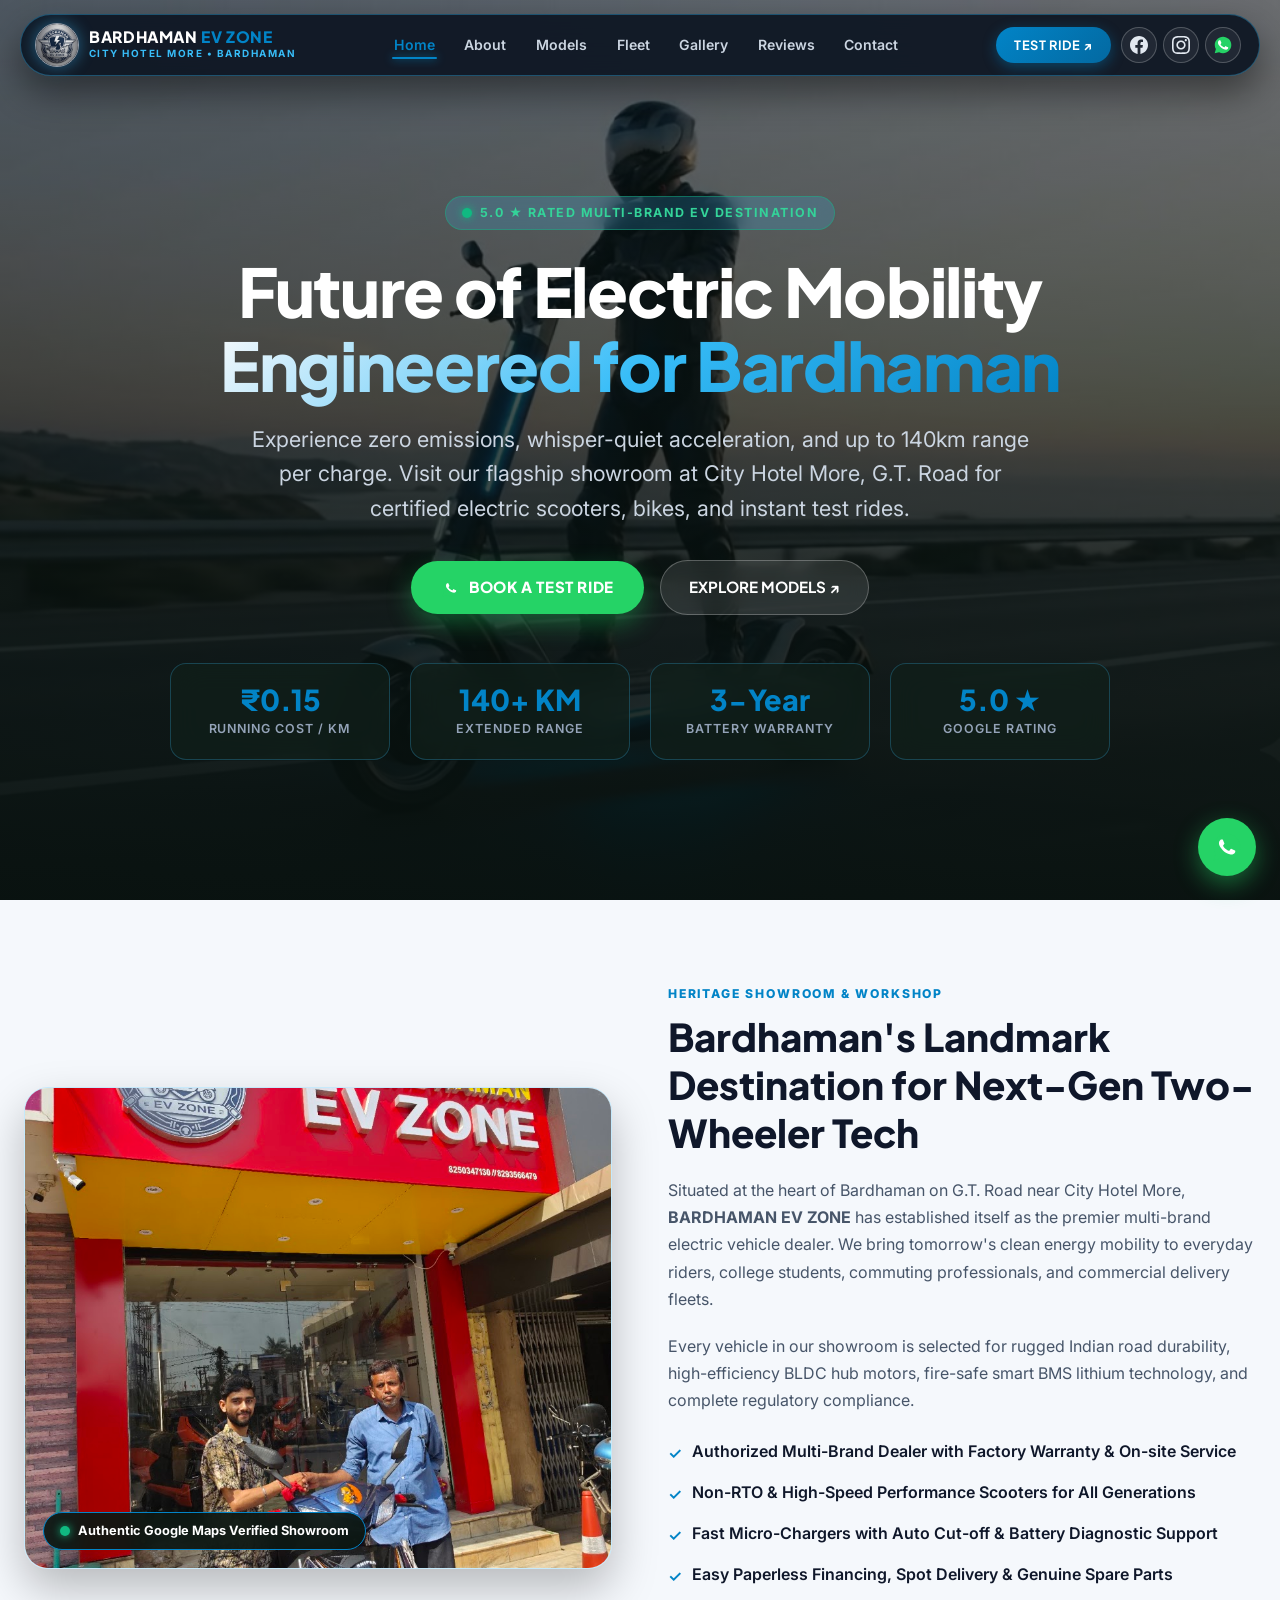
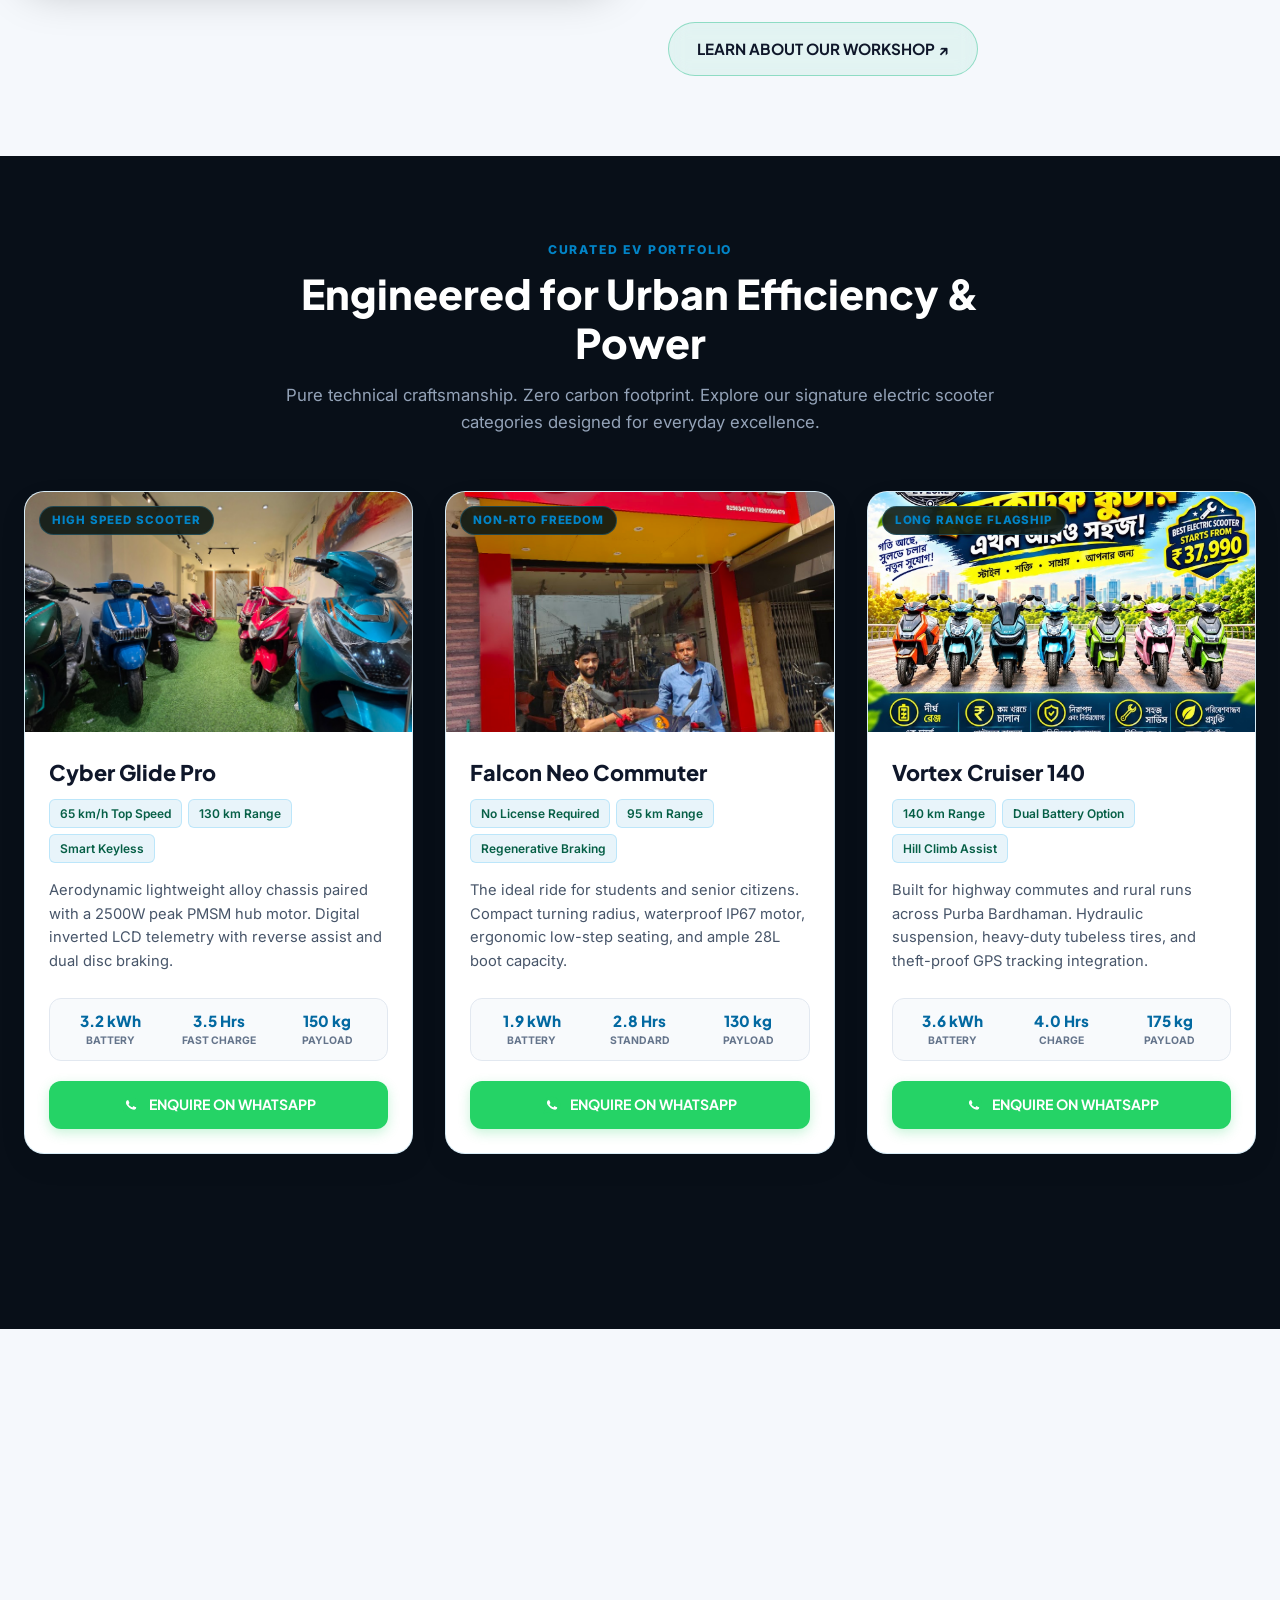
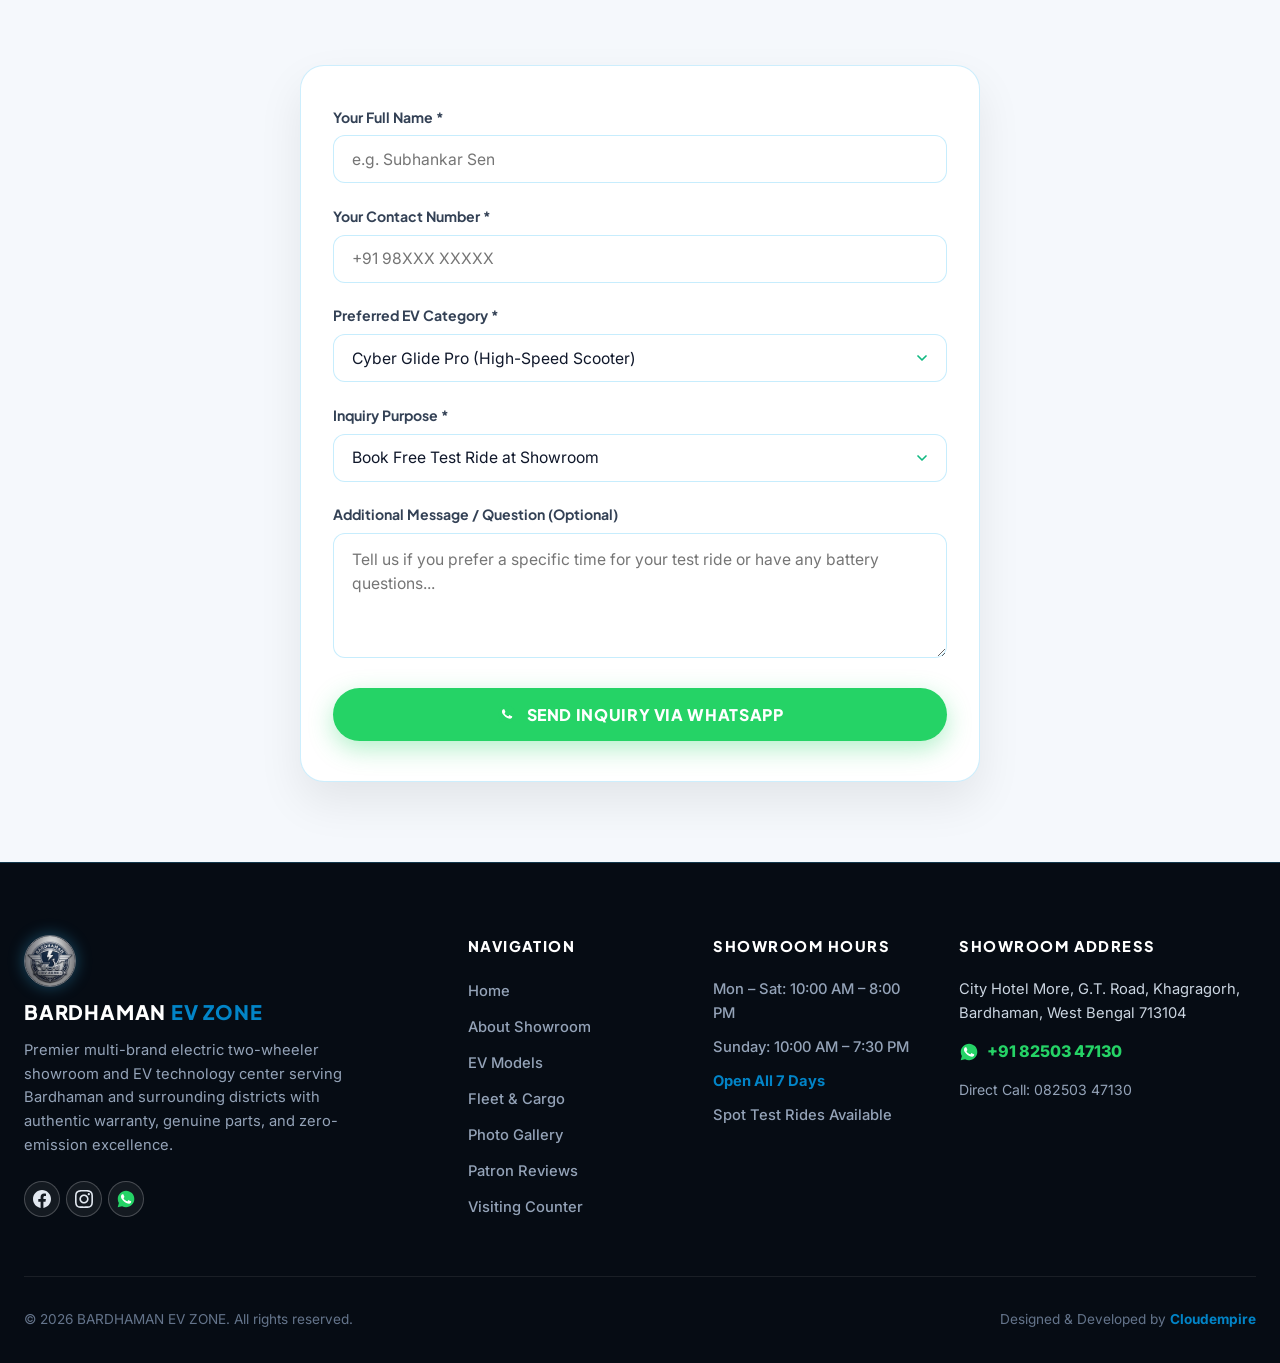
==== commit 4f383f7e: "Update official logo badge, midnight navy & titanium color palette, official WhatsApp SVGs, and Gemi" ====
--- a/index.html
+++ b/index.html
@@ -29,12 +29,7 @@
     <div class="header-inner">
       <!-- Brand Logo Badge -->
       <a href="index.html" class="brand-link" aria-label="BARDHAMAN EV ZONE Home">
-        <div class="brand-emblem">
-          <svg viewBox="0 0 100 100" fill="none">
-            <path d="M54 18 L34 52 L50 52 L44 82 L70 46 L52 46 Z" fill="#10b981" />
-            <circle cx="50" cy="88" r="4" fill="#06b6d4" />
-          </svg>
-        </div>
+        <img src="assets/images/logo.png" alt="BARDHAMAN EV ZONE Emblem" class="brand-logo-img">
         <div class="brand-info">
           <div class="brand-name">BARDHAMAN <span>EV ZONE</span></div>
           <div class="brand-sub">CITY HOTEL MORE • BARDHAMAN</div>
@@ -73,10 +68,10 @@
           </a>
           <!-- Official WhatsApp Brand SVG Icon (Mandate 5) -->
           <a href="https://wa.me/918250347130?text=Namaste%20Bardhaman%20EV%20Zone!%20I%20am%20visiting%20your%20website%20and%20would%20like%20to%20know%20more%20about%20your%20electric%20scooter%20models." target="_blank" rel="noopener noreferrer" class="btn-social-circle btn-social-wa" aria-label="Official WhatsApp">
-            <svg class="wa-icon" viewBox="0 0 24 24" width="18" height="18" fill="currentColor">
-              <path d="M12.031 6.172c-3.181 0-5.767 2.586-5.768 5.766-.001 1.298.38 2.27 1.019 3.287l-.582 2.128 2.182-.573c.978.58 1.911.928 3.145.929 3.178 0 5.767-2.587 5.768-5.766.001-3.187-2.575-5.77-5.764-5.771zm3.392 8.244c-.144.405-.837.774-1.17.824-.312.045-.698.074-2.124-.515-1.503-.62-2.476-2.138-2.551-2.238-.075-.1-1.22-1.624-1.22-3.097 0-1.474.773-2.199 1.05-2.499.276-.3.6-.375.801-.375.2 0 .401.002.576.01.188.01.439-.071.687.525.263.63.899 2.196.978 2.355.079.16.132.348.026.561-.106.213-.16.347-.318.533-.158.187-.333.418-.476.561-.16.16-.327.334-.141.653.187.319.832 1.368 1.782 2.215 1.222 1.089 2.25 1.427 2.568 1.587.319.16.505.134.692-.08.187-.214.798-.933 1.011-1.253.213-.32.427-.267.719-.16.293.107 1.854.874 2.173 1.034.319.16.532.24.612.373.08.134.08.775-.064 1.18z"/>
-              <path d="M12.004 2c-5.518 0-9.996 4.478-9.996 9.996 0 1.763.459 3.486 1.332 5.006L2 22l5.127-1.345c1.472.802 3.129 1.226 4.877 1.226 5.518 0 9.996-4.478 9.996-9.996 0-5.518-4.478-9.996-9.996-9.996zm0 18.232c-1.572 0-3.111-.423-4.453-1.223l-.32-.19-3.308.868.883-3.224-.208-.332C3.766 14.77 3.3 13.125 3.3 11.435c0-4.8 3.905-8.705 8.704-8.705 4.8 0 8.705 3.905 8.705 8.705 0 4.8-3.905 8.704-8.705 8.704z"/>
-            </svg>
+            <svg class="wa-icon" viewBox="0 0 24 24" width="20" height="20" fill="none">
+  <path fill="#25D366" d="M12.04 2C6.58 2 2.13 6.45 2.13 11.91C2.13 13.66 2.59 15.36 3.45 16.86L2.05 22L7.3 20.62C8.75 21.41 10.38 21.83 12.04 21.83C17.5 21.83 21.95 17.38 21.95 11.92C21.95 9.27 20.92 6.78 19.05 4.91C17.18 3.04 14.69 2 12.04 2Z"/>
+  <path fill="#FFFFFF" d="M17.51 14.38C17.21 14.23 15.74 13.51 15.46 13.41C15.19 13.31 14.99 13.26 14.79 13.56C14.59 13.86 14.02 14.53 13.84 14.73C13.67 14.93 13.49 14.96 13.19 14.81C12.89 14.66 11.93 14.35 10.79 13.33C9.9 12.54 9.3 11.56 9.13 11.26C8.95 10.96 9.11 10.8 9.26 10.65C9.39 10.52 9.56 10.29 9.71 10.12C9.86 9.94 9.91 9.82 10.01 9.62C10.11 9.42 10.06 9.24 9.98 9.09C9.91 8.94 9.31 7.47 9.06 6.87C8.82 6.29 8.57 6.37 8.39 6.36C8.22 6.35 8.02 6.35 7.82 6.35C7.62 6.35 7.3 6.42 7.03 6.72C6.75 7.02 5.98 7.74 5.98 9.22C5.98 10.7 7.06 12.13 7.21 12.33C7.36 12.53 9.33 15.57 12.35 16.87C13.07 17.18 13.63 17.37 14.07 17.51C14.79 17.74 15.45 17.71 15.97 17.63C16.55 17.54 17.76 16.89 18.01 16.19C18.26 15.49 18.26 14.89 18.19 14.76C18.11 14.63 17.91 14.53 17.61 14.38H17.51Z"/>
+</svg>
           </a>
         </div>
 
@@ -118,10 +113,10 @@
 
       <div class="hero-btn-group reveal" data-delay="3">
         <a href="https://wa.me/918250347130?text=Namaste%20Bardhaman%20EV%20Zone!%20I%20would%20like%20to%20book%20a%20test%20ride." target="_blank" rel="noopener noreferrer" class="btn-hero-primary">
-          <svg class="wa-icon" viewBox="0 0 24 24" width="22" height="22" fill="currentColor">
-            <path d="M12.031 6.172c-3.181 0-5.767 2.586-5.768 5.766-.001 1.298.38 2.27 1.019 3.287l-.582 2.128 2.182-.573c.978.58 1.911.928 3.145.929 3.178 0 5.767-2.587 5.768-5.766.001-3.187-2.575-5.77-5.764-5.771zm3.392 8.244c-.144.405-.837.774-1.17.824-.312.045-.698.074-2.124-.515-1.503-.62-2.476-2.138-2.551-2.238-.075-.1-1.22-1.624-1.22-3.097 0-1.474.773-2.199 1.05-2.499.276-.3.6-.375.801-.375.2 0 .401.002.576.01.188.01.439-.071.687.525.263.63.899 2.196.978 2.355.079.16.132.348.026.561-.106.213-.16.347-.318.533-.158.187-.333.418-.476.561-.16.16-.327.334-.141.653.187.319.832 1.368 1.782 2.215 1.222 1.089 2.25 1.427 2.568 1.587.319.16.505.134.692-.08.187-.214.798-.933 1.011-1.253.213-.32.427-.267.719-.16.293.107 1.854.874 2.173 1.034.319.16.532.24.612.373.08.134.08.775-.064 1.18z"/>
-            <path d="M12.004 2c-5.518 0-9.996 4.478-9.996 9.996 0 1.763.459 3.486 1.332 5.006L2 22l5.127-1.345c1.472.802 3.129 1.226 4.877 1.226 5.518 0 9.996-4.478 9.996-9.996 0-5.518-4.478-9.996-9.996-9.996zm0 18.232c-1.572 0-3.111-.423-4.453-1.223l-.32-.19-3.308.868.883-3.224-.208-.332C3.766 14.77 3.3 13.125 3.3 11.435c0-4.8 3.905-8.705 8.704-8.705 4.8 0 8.705 3.905 8.705 8.705 0 4.8-3.905 8.704-8.705 8.704z"/>
-          </svg>
+          <svg class="wa-icon" viewBox="0 0 24 24" width="20" height="20" fill="none">
+  <path fill="#25D366" d="M12.04 2C6.58 2 2.13 6.45 2.13 11.91C2.13 13.66 2.59 15.36 3.45 16.86L2.05 22L7.3 20.62C8.75 21.41 10.38 21.83 12.04 21.83C17.5 21.83 21.95 17.38 21.95 11.92C21.95 9.27 20.92 6.78 19.05 4.91C17.18 3.04 14.69 2 12.04 2Z"/>
+  <path fill="#FFFFFF" d="M17.51 14.38C17.21 14.23 15.74 13.51 15.46 13.41C15.19 13.31 14.99 13.26 14.79 13.56C14.59 13.86 14.02 14.53 13.84 14.73C13.67 14.93 13.49 14.96 13.19 14.81C12.89 14.66 11.93 14.35 10.79 13.33C9.9 12.54 9.3 11.56 9.13 11.26C8.95 10.96 9.11 10.8 9.26 10.65C9.39 10.52 9.56 10.29 9.71 10.12C9.86 9.94 9.91 9.82 10.01 9.62C10.11 9.42 10.06 9.24 9.98 9.09C9.91 8.94 9.31 7.47 9.06 6.87C8.82 6.29 8.57 6.37 8.39 6.36C8.22 6.35 8.02 6.35 7.82 6.35C7.62 6.35 7.3 6.42 7.03 6.72C6.75 7.02 5.98 7.74 5.98 9.22C5.98 10.7 7.06 12.13 7.21 12.33C7.36 12.53 9.33 15.57 12.35 16.87C13.07 17.18 13.63 17.37 14.07 17.51C14.79 17.74 15.45 17.71 15.97 17.63C16.55 17.54 17.76 16.89 18.01 16.19C18.26 15.49 18.26 14.89 18.19 14.76C18.11 14.63 17.91 14.53 17.61 14.38H17.51Z"/>
+</svg>
           BOOK A TEST RIDE
         </a>
         <a href="models.html" class="btn-hero-secondary">EXPLORE MODELS ↗</a>
@@ -235,10 +230,10 @@
             </div>
           </div>
           <a href="https://wa.me/918250347130?text=Namaste!%20I%20am%20interested%20in%20the%20Cyber%20Glide%20Pro%20electric%20scooter%20at%20Bardhaman%20EV%20Zone." target="_blank" rel="noopener noreferrer" class="btn-card-inquire">
-            <svg class="wa-icon" viewBox="0 0 24 24" width="18" height="18" fill="currentColor">
-              <path d="M12.031 6.172c-3.181 0-5.767 2.586-5.768 5.766-.001 1.298.38 2.27 1.019 3.287l-.582 2.128 2.182-.573c.978.58 1.911.928 3.145.929 3.178 0 5.767-2.587 5.768-5.766.001-3.187-2.575-5.77-5.764-5.771zm3.392 8.244c-.144.405-.837.774-1.17.824-.312.045-.698.074-2.124-.515-1.503-.62-2.476-2.138-2.551-2.238-.075-.1-1.22-1.624-1.22-3.097 0-1.474.773-2.199 1.05-2.499.276-.3.6-.375.801-.375.2 0 .401.002.576.01.188.01.439-.071.687.525.263.63.899 2.196.978 2.355.079.16.132.348.026.561-.106.213-.16.347-.318.533-.158.187-.333.418-.476.561-.16.16-.327.334-.141.653.187.319.832 1.368 1.782 2.215 1.222 1.089 2.25 1.427 2.568 1.587.319.16.505.134.692-.08.187-.214.798-.933 1.011-1.253.213-.32.427-.267.719-.16.293.107 1.854.874 2.173 1.034.319.16.532.24.612.373.08.134.08.775-.064 1.18z"/>
-              <path d="M12.004 2c-5.518 0-9.996 4.478-9.996 9.996 0 1.763.459 3.486 1.332 5.006L2 22l5.127-1.345c1.472.802 3.129 1.226 4.877 1.226 5.518 0 9.996-4.478 9.996-9.996 0-5.518-4.478-9.996-9.996-9.996zm0 18.232c-1.572 0-3.111-.423-4.453-1.223l-.32-.19-3.308.868.883-3.224-.208-.332C3.766 14.77 3.3 13.125 3.3 11.435c0-4.8 3.905-8.705 8.704-8.705 4.8 0 8.705 3.905 8.705 8.705 0 4.8-3.905 8.704-8.705 8.704z"/>
-            </svg>
+            <svg class="wa-icon" viewBox="0 0 24 24" width="20" height="20" fill="none">
+  <path fill="#25D366" d="M12.04 2C6.58 2 2.13 6.45 2.13 11.91C2.13 13.66 2.59 15.36 3.45 16.86L2.05 22L7.3 20.62C8.75 21.41 10.38 21.83 12.04 21.83C17.5 21.83 21.95 17.38 21.95 11.92C21.95 9.27 20.92 6.78 19.05 4.91C17.18 3.04 14.69 2 12.04 2Z"/>
+  <path fill="#FFFFFF" d="M17.51 14.38C17.21 14.23 15.74 13.51 15.46 13.41C15.19 13.31 14.99 13.26 14.79 13.56C14.59 13.86 14.02 14.53 13.84 14.73C13.67 14.93 13.49 14.96 13.19 14.81C12.89 14.66 11.93 14.35 10.79 13.33C9.9 12.54 9.3 11.56 9.13 11.26C8.95 10.96 9.11 10.8 9.26 10.65C9.39 10.52 9.56 10.29 9.71 10.12C9.86 9.94 9.91 9.82 10.01 9.62C10.11 9.42 10.06 9.24 9.98 9.09C9.91 8.94 9.31 7.47 9.06 6.87C8.82 6.29 8.57 6.37 8.39 6.36C8.22 6.35 8.02 6.35 7.82 6.35C7.62 6.35 7.3 6.42 7.03 6.72C6.75 7.02 5.98 7.74 5.98 9.22C5.98 10.7 7.06 12.13 7.21 12.33C7.36 12.53 9.33 15.57 12.35 16.87C13.07 17.18 13.63 17.37 14.07 17.51C14.79 17.74 15.45 17.71 15.97 17.63C16.55 17.54 17.76 16.89 18.01 16.19C18.26 15.49 18.26 14.89 18.19 14.76C18.11 14.63 17.91 14.53 17.61 14.38H17.51Z"/>
+</svg>
             ENQUIRE ON WHATSAPP
           </a>
         </div>
@@ -275,10 +270,10 @@
             </div>
           </div>
           <a href="https://wa.me/918250347130?text=Namaste!%20I%20am%20interested%20in%20the%20Falcon%20Neo%20Commuter%20at%20Bardhaman%20EV%20Zone." target="_blank" rel="noopener noreferrer" class="btn-card-inquire">
-            <svg class="wa-icon" viewBox="0 0 24 24" width="18" height="18" fill="currentColor">
-              <path d="M12.031 6.172c-3.181 0-5.767 2.586-5.768 5.766-.001 1.298.38 2.27 1.019 3.287l-.582 2.128 2.182-.573c.978.58 1.911.928 3.145.929 3.178 0 5.767-2.587 5.768-5.766.001-3.187-2.575-5.77-5.764-5.771zm3.392 8.244c-.144.405-.837.774-1.17.824-.312.045-.698.074-2.124-.515-1.503-.62-2.476-2.138-2.551-2.238-.075-.1-1.22-1.624-1.22-3.097 0-1.474.773-2.199 1.05-2.499.276-.3.6-.375.801-.375.2 0 .401.002.576.01.188.01.439-.071.687.525.263.63.899 2.196.978 2.355.079.16.132.348.026.561-.106.213-.16.347-.318.533-.158.187-.333.418-.476.561-.16.16-.327.334-.141.653.187.319.832 1.368 1.782 2.215 1.222 1.089 2.25 1.427 2.568 1.587.319.16.505.134.692-.08.187-.214.798-.933 1.011-1.253.213-.32.427-.267.719-.16.293.107 1.854.874 2.173 1.034.319.16.532.24.612.373.08.134.08.775-.064 1.18z"/>
-              <path d="M12.004 2c-5.518 0-9.996 4.478-9.996 9.996 0 1.763.459 3.486 1.332 5.006L2 22l5.127-1.345c1.472.802 3.129 1.226 4.877 1.226 5.518 0 9.996-4.478 9.996-9.996 0-5.518-4.478-9.996-9.996-9.996zm0 18.232c-1.572 0-3.111-.423-4.453-1.223l-.32-.19-3.308.868.883-3.224-.208-.332C3.766 14.77 3.3 13.125 3.3 11.435c0-4.8 3.905-8.705 8.704-8.705 4.8 0 8.705 3.905 8.705 8.705 0 4.8-3.905 8.704-8.705 8.704z"/>
-            </svg>
+            <svg class="wa-icon" viewBox="0 0 24 24" width="20" height="20" fill="none">
+  <path fill="#25D366" d="M12.04 2C6.58 2 2.13 6.45 2.13 11.91C2.13 13.66 2.59 15.36 3.45 16.86L2.05 22L7.3 20.62C8.75 21.41 10.38 21.83 12.04 21.83C17.5 21.83 21.95 17.38 21.95 11.92C21.95 9.27 20.92 6.78 19.05 4.91C17.18 3.04 14.69 2 12.04 2Z"/>
+  <path fill="#FFFFFF" d="M17.51 14.38C17.21 14.23 15.74 13.51 15.46 13.41C15.19 13.31 14.99 13.26 14.79 13.56C14.59 13.86 14.02 14.53 13.84 14.73C13.67 14.93 13.49 14.96 13.19 14.81C12.89 14.66 11.93 14.35 10.79 13.33C9.9 12.54 9.3 11.56 9.13 11.26C8.95 10.96 9.11 10.8 9.26 10.65C9.39 10.52 9.56 10.29 9.71 10.12C9.86 9.94 9.91 9.82 10.01 9.62C10.11 9.42 10.06 9.24 9.98 9.09C9.91 8.94 9.31 7.47 9.06 6.87C8.82 6.29 8.57 6.37 8.39 6.36C8.22 6.35 8.02 6.35 7.82 6.35C7.62 6.35 7.3 6.42 7.03 6.72C6.75 7.02 5.98 7.74 5.98 9.22C5.98 10.7 7.06 12.13 7.21 12.33C7.36 12.53 9.33 15.57 12.35 16.87C13.07 17.18 13.63 17.37 14.07 17.51C14.79 17.74 15.45 17.71 15.97 17.63C16.55 17.54 17.76 16.89 18.01 16.19C18.26 15.49 18.26 14.89 18.19 14.76C18.11 14.63 17.91 14.53 17.61 14.38H17.51Z"/>
+</svg>
             ENQUIRE ON WHATSAPP
           </a>
         </div>
@@ -315,10 +310,10 @@
             </div>
           </div>
           <a href="https://wa.me/918250347130?text=Namaste!%20I%20am%20interested%20in%20the%20Vortex%20Cruiser%20140%20at%20Bardhaman%20EV%20Zone." target="_blank" rel="noopener noreferrer" class="btn-card-inquire">
-            <svg class="wa-icon" viewBox="0 0 24 24" width="18" height="18" fill="currentColor">
-              <path d="M12.031 6.172c-3.181 0-5.767 2.586-5.768 5.766-.001 1.298.38 2.27 1.019 3.287l-.582 2.128 2.182-.573c.978.58 1.911.928 3.145.929 3.178 0 5.767-2.587 5.768-5.766.001-3.187-2.575-5.77-5.764-5.771zm3.392 8.244c-.144.405-.837.774-1.17.824-.312.045-.698.074-2.124-.515-1.503-.62-2.476-2.138-2.551-2.238-.075-.1-1.22-1.624-1.22-3.097 0-1.474.773-2.199 1.05-2.499.276-.3.6-.375.801-.375.2 0 .401.002.576.01.188.01.439-.071.687.525.263.63.899 2.196.978 2.355.079.16.132.348.026.561-.106.213-.16.347-.318.533-.158.187-.333.418-.476.561-.16.16-.327.334-.141.653.187.319.832 1.368 1.782 2.215 1.222 1.089 2.25 1.427 2.568 1.587.319.16.505.134.692-.08.187-.214.798-.933 1.011-1.253.213-.32.427-.267.719-.16.293.107 1.854.874 2.173 1.034.319.16.532.24.612.373.08.134.08.775-.064 1.18z"/>
-              <path d="M12.004 2c-5.518 0-9.996 4.478-9.996 9.996 0 1.763.459 3.486 1.332 5.006L2 22l5.127-1.345c1.472.802 3.129 1.226 4.877 1.226 5.518 0 9.996-4.478 9.996-9.996 0-5.518-4.478-9.996-9.996-9.996zm0 18.232c-1.572 0-3.111-.423-4.453-1.223l-.32-.19-3.308.868.883-3.224-.208-.332C3.766 14.77 3.3 13.125 3.3 11.435c0-4.8 3.905-8.705 8.704-8.705 4.8 0 8.705 3.905 8.705 8.705 0 4.8-3.905 8.704-8.705 8.704z"/>
-            </svg>
+            <svg class="wa-icon" viewBox="0 0 24 24" width="20" height="20" fill="none">
+  <path fill="#25D366" d="M12.04 2C6.58 2 2.13 6.45 2.13 11.91C2.13 13.66 2.59 15.36 3.45 16.86L2.05 22L7.3 20.62C8.75 21.41 10.38 21.83 12.04 21.83C17.5 21.83 21.95 17.38 21.95 11.92C21.95 9.27 20.92 6.78 19.05 4.91C17.18 3.04 14.69 2 12.04 2Z"/>
+  <path fill="#FFFFFF" d="M17.51 14.38C17.21 14.23 15.74 13.51 15.46 13.41C15.19 13.31 14.99 13.26 14.79 13.56C14.59 13.86 14.02 14.53 13.84 14.73C13.67 14.93 13.49 14.96 13.19 14.81C12.89 14.66 11.93 14.35 10.79 13.33C9.9 12.54 9.3 11.56 9.13 11.26C8.95 10.96 9.11 10.8 9.26 10.65C9.39 10.52 9.56 10.29 9.71 10.12C9.86 9.94 9.91 9.82 10.01 9.62C10.11 9.42 10.06 9.24 9.98 9.09C9.91 8.94 9.31 7.47 9.06 6.87C8.82 6.29 8.57 6.37 8.39 6.36C8.22 6.35 8.02 6.35 7.82 6.35C7.62 6.35 7.3 6.42 7.03 6.72C6.75 7.02 5.98 7.74 5.98 9.22C5.98 10.7 7.06 12.13 7.21 12.33C7.36 12.53 9.33 15.57 12.35 16.87C13.07 17.18 13.63 17.37 14.07 17.51C14.79 17.74 15.45 17.71 15.97 17.63C16.55 17.54 17.76 16.89 18.01 16.19C18.26 15.49 18.26 14.89 18.19 14.76C18.11 14.63 17.91 14.53 17.61 14.38H17.51Z"/>
+</svg>
             ENQUIRE ON WHATSAPP
           </a>
         </div>
@@ -381,10 +376,10 @@
         </div>
 
         <button type="submit" class="btn-form-submit">
-          <svg class="wa-icon" viewBox="0 0 24 24" width="22" height="22" fill="currentColor">
-            <path d="M12.031 6.172c-3.181 0-5.767 2.586-5.768 5.766-.001 1.298.38 2.27 1.019 3.287l-.582 2.128 2.182-.573c.978.58 1.911.928 3.145.929 3.178 0 5.767-2.587 5.768-5.766.001-3.187-2.575-5.77-5.764-5.771zm3.392 8.244c-.144.405-.837.774-1.17.824-.312.045-.698.074-2.124-.515-1.503-.62-2.476-2.138-2.551-2.238-.075-.1-1.22-1.624-1.22-3.097 0-1.474.773-2.199 1.05-2.499.276-.3.6-.375.801-.375.2 0 .401.002.576.01.188.01.439-.071.687.525.263.63.899 2.196.978 2.355.079.16.132.348.026.561-.106.213-.16.347-.318.533-.158.187-.333.418-.476.561-.16.16-.327.334-.141.653.187.319.832 1.368 1.782 2.215 1.222 1.089 2.25 1.427 2.568 1.587.319.16.505.134.692-.08.187-.214.798-.933 1.011-1.253.213-.32.427-.267.719-.16.293.107 1.854.874 2.173 1.034.319.16.532.24.612.373.08.134.08.775-.064 1.18z"/>
-            <path d="M12.004 2c-5.518 0-9.996 4.478-9.996 9.996 0 1.763.459 3.486 1.332 5.006L2 22l5.127-1.345c1.472.802 3.129 1.226 4.877 1.226 5.518 0 9.996-4.478 9.996-9.996 0-5.518-4.478-9.996-9.996-9.996zm0 18.232c-1.572 0-3.111-.423-4.453-1.223l-.32-.19-3.308.868.883-3.224-.208-.332C3.766 14.77 3.3 13.125 3.3 11.435c0-4.8 3.905-8.705 8.704-8.705 4.8 0 8.705 3.905 8.705 8.705 0 4.8-3.905 8.704-8.705 8.704z"/>
-          </svg>
+          <svg class="wa-icon" viewBox="0 0 24 24" width="20" height="20" fill="none">
+  <path fill="#25D366" d="M12.04 2C6.58 2 2.13 6.45 2.13 11.91C2.13 13.66 2.59 15.36 3.45 16.86L2.05 22L7.3 20.62C8.75 21.41 10.38 21.83 12.04 21.83C17.5 21.83 21.95 17.38 21.95 11.92C21.95 9.27 20.92 6.78 19.05 4.91C17.18 3.04 14.69 2 12.04 2Z"/>
+  <path fill="#FFFFFF" d="M17.51 14.38C17.21 14.23 15.74 13.51 15.46 13.41C15.19 13.31 14.99 13.26 14.79 13.56C14.59 13.86 14.02 14.53 13.84 14.73C13.67 14.93 13.49 14.96 13.19 14.81C12.89 14.66 11.93 14.35 10.79 13.33C9.9 12.54 9.3 11.56 9.13 11.26C8.95 10.96 9.11 10.8 9.26 10.65C9.39 10.52 9.56 10.29 9.71 10.12C9.86 9.94 9.91 9.82 10.01 9.62C10.11 9.42 10.06 9.24 9.98 9.09C9.91 8.94 9.31 7.47 9.06 6.87C8.82 6.29 8.57 6.37 8.39 6.36C8.22 6.35 8.02 6.35 7.82 6.35C7.62 6.35 7.3 6.42 7.03 6.72C6.75 7.02 5.98 7.74 5.98 9.22C5.98 10.7 7.06 12.13 7.21 12.33C7.36 12.53 9.33 15.57 12.35 16.87C13.07 17.18 13.63 17.37 14.07 17.51C14.79 17.74 15.45 17.71 15.97 17.63C16.55 17.54 17.76 16.89 18.01 16.19C18.26 15.49 18.26 14.89 18.19 14.76C18.11 14.63 17.91 14.53 17.61 14.38H17.51Z"/>
+</svg>
           SEND INQUIRY VIA WHATSAPP
         </button>
       </form>
@@ -395,10 +390,10 @@
        Floating WhatsApp Action Button (Mandates 5 & 11)
        ========================================================================= -->
   <a href="https://wa.me/918250347130?text=Namaste%20Bardhaman%20EV%20Zone!%20I%20am%20chatting%20from%20your%20website%20and%20would%20like%20to%20know%20more." class="floating-wa-btn" aria-label="Chat on WhatsApp" target="_blank" rel="noopener noreferrer">
-    <svg class="wa-icon" viewBox="0 0 24 24" width="32" height="32" fill="currentColor">
-      <path d="M12.031 6.172c-3.181 0-5.767 2.586-5.768 5.766-.001 1.298.38 2.27 1.019 3.287l-.582 2.128 2.182-.573c.978.58 1.911.928 3.145.929 3.178 0 5.767-2.587 5.768-5.766.001-3.187-2.575-5.77-5.764-5.771zm3.392 8.244c-.144.405-.837.774-1.17.824-.312.045-.698.074-2.124-.515-1.503-.62-2.476-2.138-2.551-2.238-.075-.1-1.22-1.624-1.22-3.097 0-1.474.773-2.199 1.05-2.499.276-.3.6-.375.801-.375.2 0 .401.002.576.01.188.01.439-.071.687.525.263.63.899 2.196.978 2.355.079.16.132.348.026.561-.106.213-.16.347-.318.533-.158.187-.333.418-.476.561-.16.16-.327.334-.141.653.187.319.832 1.368 1.782 2.215 1.222 1.089 2.25 1.427 2.568 1.587.319.16.505.134.692-.08.187-.214.798-.933 1.011-1.253.213-.32.427-.267.719-.16.293.107 1.854.874 2.173 1.034.319.16.532.24.612.373.08.134.08.775-.064 1.18z"/>
-      <path d="M12.004 2c-5.518 0-9.996 4.478-9.996 9.996 0 1.763.459 3.486 1.332 5.006L2 22l5.127-1.345c1.472.802 3.129 1.226 4.877 1.226 5.518 0 9.996-4.478 9.996-9.996 0-5.518-4.478-9.996-9.996-9.996zm0 18.232c-1.572 0-3.111-.423-4.453-1.223l-.32-.19-3.308.868.883-3.224-.208-.332C3.766 14.77 3.3 13.125 3.3 11.435c0-4.8 3.905-8.705 8.704-8.705 4.8 0 8.705 3.905 8.705 8.705 0 4.8-3.905 8.704-8.705 8.704z"/>
-    </svg>
+    <svg viewBox="0 0 24 24" width="34" height="34" fill="none">
+  <path fill="#25D366" d="M12.04 2C6.58 2 2.13 6.45 2.13 11.91C2.13 13.66 2.59 15.36 3.45 16.86L2.05 22L7.3 20.62C8.75 21.41 10.38 21.83 12.04 21.83C17.5 21.83 21.95 17.38 21.95 11.92C21.95 9.27 20.92 6.78 19.05 4.91C17.18 3.04 14.69 2 12.04 2Z"/>
+  <path fill="#FFFFFF" d="M17.51 14.38C17.21 14.23 15.74 13.51 15.46 13.41C15.19 13.31 14.99 13.26 14.79 13.56C14.59 13.86 14.02 14.53 13.84 14.73C13.67 14.93 13.49 14.96 13.19 14.81C12.89 14.66 11.93 14.35 10.79 13.33C9.9 12.54 9.3 11.56 9.13 11.26C8.95 10.96 9.11 10.8 9.26 10.65C9.39 10.52 9.56 10.29 9.71 10.12C9.86 9.94 9.91 9.82 10.01 9.62C10.11 9.42 10.06 9.24 9.98 9.09C9.91 8.94 9.31 7.47 9.06 6.87C8.82 6.29 8.57 6.37 8.39 6.36C8.22 6.35 8.02 6.35 7.82 6.35C7.62 6.35 7.3 6.42 7.03 6.72C6.75 7.02 5.98 7.74 5.98 9.22C5.98 10.7 7.06 12.13 7.21 12.33C7.36 12.53 9.33 15.57 12.35 16.87C13.07 17.18 13.63 17.37 14.07 17.51C14.79 17.74 15.45 17.71 15.97 17.63C16.55 17.54 17.76 16.89 18.01 16.19C18.26 15.49 18.26 14.89 18.19 14.76C18.11 14.63 17.91 14.53 17.61 14.38H17.51Z"/>
+</svg>
   </a>
 
   <!-- =========================================================================
@@ -407,6 +402,7 @@
   <footer class="site-footer">
     <div class="footer-top">
       <div class="footer-brand">
+        <img src="assets/images/logo.png" alt="BARDHAMAN EV ZONE Logo" class="footer-logo-img">
         <div class="brand-name" style="font-size: 1.25rem;">BARDHAMAN <span style="color: var(--color-primary);">EV ZONE</span></div>
         <p>Premier multi-brand electric two-wheeler showroom and EV technology center serving Bardhaman and surrounding districts with authentic warranty, genuine parts, and zero-emission excellence.</p>
         <div class="social-links-circle">
@@ -422,10 +418,10 @@
           </a>
           <!-- Mandate 5 & 148: WhatsApp icon for phone -->
           <a href="https://wa.me/918250347130" target="_blank" rel="noopener noreferrer" class="btn-social-circle btn-social-wa" aria-label="WhatsApp">
-            <svg class="wa-icon" viewBox="0 0 24 24" width="18" height="18" fill="currentColor">
-              <path d="M12.031 6.172c-3.181 0-5.767 2.586-5.768 5.766-.001 1.298.38 2.27 1.019 3.287l-.582 2.128 2.182-.573c.978.58 1.911.928 3.145.929 3.178 0 5.767-2.587 5.768-5.766.001-3.187-2.575-5.77-5.764-5.771zm3.392 8.244c-.144.405-.837.774-1.17.824-.312.045-.698.074-2.124-.515-1.503-.62-2.476-2.138-2.551-2.238-.075-.1-1.22-1.624-1.22-3.097 0-1.474.773-2.199 1.05-2.499.276-.3.6-.375.801-.375.2 0 .401.002.576.01.188.01.439-.071.687.525.263.63.899 2.196.978 2.355.079.16.132.348.026.561-.106.213-.16.347-.318.533-.158.187-.333.418-.476.561-.16.16-.327.334-.141.653.187.319.832 1.368 1.782 2.215 1.222 1.089 2.25 1.427 2.568 1.587.319.16.505.134.692-.08.187-.214.798-.933 1.011-1.253.213-.32.427-.267.719-.16.293.107 1.854.874 2.173 1.034.319.16.532.24.612.373.08.134.08.775-.064 1.18z"/>
-              <path d="M12.004 2c-5.518 0-9.996 4.478-9.996 9.996 0 1.763.459 3.486 1.332 5.006L2 22l5.127-1.345c1.472.802 3.129 1.226 4.877 1.226 5.518 0 9.996-4.478 9.996-9.996 0-5.518-4.478-9.996-9.996-9.996zm0 18.232c-1.572 0-3.111-.423-4.453-1.223l-.32-.19-3.308.868.883-3.224-.208-.332C3.766 14.77 3.3 13.125 3.3 11.435c0-4.8 3.905-8.705 8.704-8.705 4.8 0 8.705 3.905 8.705 8.705 0 4.8-3.905 8.704-8.705 8.704z"/>
-            </svg>
+            <svg class="wa-icon" viewBox="0 0 24 24" width="20" height="20" fill="none">
+  <path fill="#25D366" d="M12.04 2C6.58 2 2.13 6.45 2.13 11.91C2.13 13.66 2.59 15.36 3.45 16.86L2.05 22L7.3 20.62C8.75 21.41 10.38 21.83 12.04 21.83C17.5 21.83 21.95 17.38 21.95 11.92C21.95 9.27 20.92 6.78 19.05 4.91C17.18 3.04 14.69 2 12.04 2Z"/>
+  <path fill="#FFFFFF" d="M17.51 14.38C17.21 14.23 15.74 13.51 15.46 13.41C15.19 13.31 14.99 13.26 14.79 13.56C14.59 13.86 14.02 14.53 13.84 14.73C13.67 14.93 13.49 14.96 13.19 14.81C12.89 14.66 11.93 14.35 10.79 13.33C9.9 12.54 9.3 11.56 9.13 11.26C8.95 10.96 9.11 10.8 9.26 10.65C9.39 10.52 9.56 10.29 9.71 10.12C9.86 9.94 9.91 9.82 10.01 9.62C10.11 9.42 10.06 9.24 9.98 9.09C9.91 8.94 9.31 7.47 9.06 6.87C8.82 6.29 8.57 6.37 8.39 6.36C8.22 6.35 8.02 6.35 7.82 6.35C7.62 6.35 7.3 6.42 7.03 6.72C6.75 7.02 5.98 7.74 5.98 9.22C5.98 10.7 7.06 12.13 7.21 12.33C7.36 12.53 9.33 15.57 12.35 16.87C13.07 17.18 13.63 17.37 14.07 17.51C14.79 17.74 15.45 17.71 15.97 17.63C16.55 17.54 17.76 16.89 18.01 16.19C18.26 15.49 18.26 14.89 18.19 14.76C18.11 14.63 17.91 14.53 17.61 14.38H17.51Z"/>
+</svg>
           </a>
         </div>
       </div>
@@ -460,10 +456,10 @@
         </p>
         <p style="margin-bottom: 0.5rem;">
           <a href="https://wa.me/918250347130" class="phone-wa-link">
-            <svg class="wa-icon" viewBox="0 0 24 24" width="18" height="18" fill="currentColor">
-              <path d="M12.031 6.172c-3.181 0-5.767 2.586-5.768 5.766-.001 1.298.38 2.27 1.019 3.287l-.582 2.128 2.182-.573c.978.58 1.911.928 3.145.929 3.178 0 5.767-2.587 5.768-5.766.001-3.187-2.575-5.77-5.764-5.771zm3.392 8.244c-.144.405-.837.774-1.17.824-.312.045-.698.074-2.124-.515-1.503-.62-2.476-2.138-2.551-2.238-.075-.1-1.22-1.624-1.22-3.097 0-1.474.773-2.199 1.05-2.499.276-.3.6-.375.801-.375.2 0 .401.002.576.01.188.01.439-.071.687.525.263.63.899 2.196.978 2.355.079.16.132.348.026.561-.106.213-.16.347-.318.533-.158.187-.333.418-.476.561-.16.16-.327.334-.141.653.187.319.832 1.368 1.782 2.215 1.222 1.089 2.25 1.427 2.568 1.587.319.16.505.134.692-.08.187-.214.798-.933 1.011-1.253.213-.32.427-.267.719-.16.293.107 1.854.874 2.173 1.034.319.16.532.24.612.373.08.134.08.775-.064 1.18z"/>
-              <path d="M12.004 2c-5.518 0-9.996 4.478-9.996 9.996 0 1.763.459 3.486 1.332 5.006L2 22l5.127-1.345c1.472.802 3.129 1.226 4.877 1.226 5.518 0 9.996-4.478 9.996-9.996 0-5.518-4.478-9.996-9.996-9.996zm0 18.232c-1.572 0-3.111-.423-4.453-1.223l-.32-.19-3.308.868.883-3.224-.208-.332C3.766 14.77 3.3 13.125 3.3 11.435c0-4.8 3.905-8.705 8.704-8.705 4.8 0 8.705 3.905 8.705 8.705 0 4.8-3.905 8.704-8.705 8.704z"/>
-            </svg>
+            <svg class="wa-icon" viewBox="0 0 24 24" width="20" height="20" fill="none">
+  <path fill="#25D366" d="M12.04 2C6.58 2 2.13 6.45 2.13 11.91C2.13 13.66 2.59 15.36 3.45 16.86L2.05 22L7.3 20.62C8.75 21.41 10.38 21.83 12.04 21.83C17.5 21.83 21.95 17.38 21.95 11.92C21.95 9.27 20.92 6.78 19.05 4.91C17.18 3.04 14.69 2 12.04 2Z"/>
+  <path fill="#FFFFFF" d="M17.51 14.38C17.21 14.23 15.74 13.51 15.46 13.41C15.19 13.31 14.99 13.26 14.79 13.56C14.59 13.86 14.02 14.53 13.84 14.73C13.67 14.93 13.49 14.96 13.19 14.81C12.89 14.66 11.93 14.35 10.79 13.33C9.9 12.54 9.3 11.56 9.13 11.26C8.95 10.96 9.11 10.8 9.26 10.65C9.39 10.52 9.56 10.29 9.71 10.12C9.86 9.94 9.91 9.82 10.01 9.62C10.11 9.42 10.06 9.24 9.98 9.09C9.91 8.94 9.31 7.47 9.06 6.87C8.82 6.29 8.57 6.37 8.39 6.36C8.22 6.35 8.02 6.35 7.82 6.35C7.62 6.35 7.3 6.42 7.03 6.72C6.75 7.02 5.98 7.74 5.98 9.22C5.98 10.7 7.06 12.13 7.21 12.33C7.36 12.53 9.33 15.57 12.35 16.87C13.07 17.18 13.63 17.37 14.07 17.51C14.79 17.74 15.45 17.71 15.97 17.63C16.55 17.54 17.76 16.89 18.01 16.19C18.26 15.49 18.26 14.89 18.19 14.76C18.11 14.63 17.91 14.53 17.61 14.38H17.51Z"/>
+</svg>
             +91 82503 47130
           </a>
         </p>
--- a/assets/css/style.css
+++ b/assets/css/style.css
@@ -1,44 +1,46 @@
 /* ==========================================================================
    BARDHAMAN EV ZONE - Official Stylesheet
    Design System: TheDivine Floating Dark Glassmorphic Pill
-   Theme: High-Tech Carbon Graphite & Cyber Emerald Neon
+   Theme: Deep Metallic Navy, Brushed Titanium Silver & Electric Cyan (Official Badge Palette)
    ========================================================================== */
 
 :root {
-  --color-bg-dark: #08110e;
-  --color-surface-dark: #0c1713;
-  --color-surface-card: #11201b;
-  --color-surface-elevated: #162923;
-  --color-bg-light: #f6faf8;
+  --color-bg-dark: #080f18;
+  --color-surface-dark: #0e1724;
+  --color-surface-card: #132236;
+  --color-surface-elevated: #1a2d46;
+  --color-bg-light: #f5f8fc;
   --color-surface-light: #ffffff;
   
-  --color-primary: #10b981;
-  --color-primary-glow: rgba(16, 185, 129, 0.35);
-  --color-primary-dark: #059669;
-  
-  --color-cyan: #06b6d4;
-  --color-cyan-glow: rgba(6, 182, 212, 0.3);
+  --color-primary: #0284c7; /* Electric Cyan-Blue */
+  --color-silver: #cbd5e1;
+  --color-silver-light: #f8fafc;
+  --color-primary-glow: rgba(2, 132, 199, 0.4);
+  --color-primary-dark: #0369a1;
+  
+  --color-cyan: #38bdf8;
+  --color-cyan-glow: rgba(56, 189, 248, 0.35);
   
   --color-text-main: #0f172a;
   --color-text-muted: #64748b;
   --color-text-white: #ffffff;
   --color-text-dim: #94a3b8;
   
-  --color-border-dark: rgba(16, 185, 129, 0.22);
-  --color-border-light: rgba(16, 185, 129, 0.15);
-  
-  --pill-bg-header: rgba(12, 23, 19, 0.94);
-  --pill-border-header: rgba(16, 185, 129, 0.38);
-  
-  --pill-bg-filter: rgba(14, 28, 23, 0.96);
-  --pill-border-filter: rgba(16, 185, 129, 0.35);
+  --color-border-dark: rgba(56, 189, 248, 0.25);
+  --color-border-light: rgba(2, 132, 199, 0.18);
+  
+  --pill-bg-header: rgba(14, 23, 36, 0.94);
+  --pill-border-header: rgba(56, 189, 248, 0.35);
+  
+  --pill-bg-filter: rgba(16, 26, 40, 0.96);
+  --pill-border-filter: rgba(56, 189, 248, 0.35);
   
   --font-heading: 'Plus Jakarta Sans', 'Inter', -apple-system, BlinkMacSystemFont, sans-serif;
   --font-body: 'Inter', -apple-system, BlinkMacSystemFont, 'Segoe UI', Roboto, sans-serif;
   
   --transition-smooth: all 0.3s cubic-bezier(0.16, 1, 0.3, 1);
   --shadow-elevated: 0 20px 45px rgba(0, 0, 0, 0.25);
-  --shadow-neon: 0 0 25px rgba(16, 185, 129, 0.25);
+  --shadow-neon: 0 0 25px rgba(56, 189, 248, 0.3);
 }
 
 /* --------------------------------------------------------------------------
@@ -129,7 +131,7 @@
   width: 40px;
   height: 40px;
   border-radius: 50%;
-  background: rgba(16, 185, 129, 0.15);
+  background: rgba(2, 132, 199, 0.15);
   border: 1.5px solid var(--color-primary);
   display: flex;
   align-items: center;
@@ -219,7 +221,7 @@
   display: inline-flex;
   align-items: center;
   gap: 6px;
-  background: linear-gradient(135deg, #10b981 0%, #059669 100%);
+  background: linear-gradient(135deg, #0284c7 0%, #0369a1 100%);
   color: #ffffff !important;
   font-family: var(--font-heading);
   font-size: 0.8rem;
@@ -236,7 +238,7 @@
 .btn-cta-pill:hover {
   transform: translateY(-2px);
   box-shadow: 0 6px 20px rgba(16, 185, 129, 0.5);
-  background: linear-gradient(135deg, #34d399 0%, #10b981 100%);
+  background: linear-gradient(135deg, #38bdf8 0%, #0284c7 100%);
 }
 
 /* Circular Social Buttons */
@@ -335,7 +337,7 @@
   }
   
   .nav-link.active {
-    background: rgba(16, 185, 129, 0.15);
+    background: rgba(2, 132, 199, 0.15);
     border-color: var(--color-primary);
   }
   
@@ -409,7 +411,7 @@
   align-items: center;
   gap: 8px;
   padding: 6px 16px;
-  background: rgba(16, 185, 129, 0.18);
+  background: rgba(56, 189, 248, 0.2);
   border: 1px solid rgba(16, 185, 129, 0.45);
   border-radius: 9999px;
   color: #34d399;
@@ -438,7 +440,7 @@
 }
 
 .hero-title span.text-gradient {
-  background: linear-gradient(135deg, #10b981 0%, #06b6d4 100%);
+  background: linear-gradient(135deg, #f8fafc 0%, #38bdf8 50%, #0284c7 100%);
   -webkit-background-clip: text;
   -webkit-text-fill-color: transparent;
 }
@@ -550,7 +552,7 @@
    Subpage Banners (Header Shell)
    -------------------------------------------------------------------------- */
 .subpage-banner {
-  background: radial-gradient(circle at 50% 0%, #153227 0%, var(--color-bg-dark) 100%);
+  background: radial-gradient(circle at 50% 0%, #14253a 0%, var(--color-bg-dark) 100%);
   padding: 8.5rem 1.5rem 4rem;
   text-align: center;
   position: relative;
@@ -562,8 +564,8 @@
   align-items: center;
   gap: 6px;
   padding: 5px 14px;
-  background: rgba(16, 185, 129, 0.15);
-  border: 1px solid rgba(16, 185, 129, 0.35);
+  background: rgba(2, 132, 199, 0.15);
+  border: 1px solid rgba(56, 189, 248, 0.35);
   border-radius: 100px;
   color: var(--color-primary);
   font-size: 0.75rem;
@@ -719,7 +721,7 @@
   border-radius: 20px;
   overflow: hidden;
   box-shadow: 0 10px 30px rgba(0, 0, 0, 0.06);
-  border: 1px solid rgba(16, 185, 129, 0.15);
+  border: 1px solid rgba(2, 132, 199, 0.15);
   display: flex;
   flex-direction: column;
   transition: var(--transition-smooth);
@@ -727,7 +729,7 @@
 
 .portfolio-card:hover {
   transform: translateY(-8px);
-  box-shadow: 0 20px 40px rgba(16, 185, 129, 0.18);
+  box-shadow: 0 20px 40px rgba(56, 189, 248, 0.2);
   border-color: var(--color-primary);
 }
 
@@ -793,9 +795,9 @@
   font-weight: 600;
   padding: 4px 10px;
   border-radius: 6px;
-  background: rgba(16, 185, 129, 0.09);
+  background: rgba(2, 132, 199, 0.09);
   color: #065f46;
-  border: 1px solid rgba(16, 185, 129, 0.2);
+  border: 1px solid rgba(56, 189, 248, 0.25);
 }
 
 .card-desc {
@@ -872,7 +874,7 @@
   border-radius: 24px;
   padding: 2.5rem 2rem;
   box-shadow: 0 20px 45px rgba(0, 0, 0, 0.08);
-  border: 1px solid rgba(16, 185, 129, 0.2);
+  border: 1px solid rgba(56, 189, 248, 0.25);
 }
 
 .section-dark .inquiry-card-wrapper {
@@ -909,7 +911,7 @@
   display: block;
   width: 100%;
   padding: 0.85rem 1.15rem;
-  border: 1.5px solid rgba(16, 185, 129, 0.25);
+  border: 1.5px solid rgba(56, 189, 248, 0.28);
   border-radius: 12px;
   background: #ffffff;
   min-height: 48px;
@@ -926,7 +928,7 @@
 .section-dark textarea.form-control {
   background: #0b1612;
   color: #ffffff;
-  border-color: rgba(16, 185, 129, 0.35);
+  border-color: rgba(56, 189, 248, 0.35);
 }
 
 .form-control:focus,
@@ -1098,7 +1100,7 @@
   border-radius: 16px;
   overflow: hidden;
   box-shadow: 0 8px 24px rgba(0, 0, 0, 0.08);
-  border: 1px solid rgba(16, 185, 129, 0.15);
+  border: 1px solid rgba(2, 132, 199, 0.15);
 }
 
 .gallery-item img {
@@ -1144,7 +1146,7 @@
   border-radius: 20px;
   padding: 2rem;
   box-shadow: 0 10px 30px rgba(0, 0, 0, 0.06);
-  border: 1px solid rgba(16, 185, 129, 0.18);
+  border: 1px solid rgba(56, 189, 248, 0.2);
   display: flex;
   flex-direction: column;
   justify-content: space-between;
@@ -1179,7 +1181,7 @@
   display: flex;
   align-items: center;
   gap: 12px;
-  border-top: 1px solid rgba(16, 185, 129, 0.15);
+  border-top: 1px solid rgba(2, 132, 199, 0.15);
   padding-top: 1rem;
 }
 
@@ -1187,7 +1189,7 @@
   width: 42px;
   height: 42px;
   border-radius: 50%;
-  background: linear-gradient(135deg, #10b981 0%, #06b6d4 100%);
+  background: linear-gradient(135deg, #f8fafc 0%, #38bdf8 50%, #0284c7 100%);
   color: #ffffff;
   display: flex;
   align-items: center;
@@ -1232,7 +1234,7 @@
   border-radius: 24px;
   padding: 2.5rem;
   box-shadow: 0 20px 45px rgba(0, 0, 0, 0.08);
-  border: 1px solid rgba(16, 185, 129, 0.2);
+  border: 1px solid rgba(56, 189, 248, 0.25);
 }
 
 .section-dark .contact-info-card {
@@ -1334,7 +1336,7 @@
    Footer Navigation & Legal Attribution (Section 6 & 156)
    -------------------------------------------------------------------------- */
 .site-footer {
-  background: #050d0a;
+  background: #060c14;
   color: #cbd5e1;
   padding: 4.5rem 1.5rem 2rem;
   border-top: 1px solid var(--color-border-dark);
@@ -1446,3 +1448,31 @@
     scroll-behavior: auto !important;
   }
 }
+
+
+/* Brand Logo Image in Header & Footer */
+.brand-logo-img {
+  width: 44px;
+  height: 44px;
+  border-radius: 50%;
+  object-fit: cover;
+  box-shadow: 0 0 16px rgba(56, 189, 248, 0.45);
+  border: 1.5px solid rgba(203, 213, 225, 0.7);
+  flex-shrink: 0;
+  transition: var(--transition-smooth);
+}
+
+.brand-logo-img:hover {
+  transform: scale(1.06) rotate(4deg);
+  box-shadow: 0 0 22px rgba(56, 189, 248, 0.65);
+}
+
+.footer-logo-img {
+  width: 52px;
+  height: 52px;
+  border-radius: 50%;
+  object-fit: cover;
+  box-shadow: 0 0 16px rgba(56, 189, 248, 0.35);
+  border: 1.5px solid rgba(203, 213, 225, 0.5);
+  margin-bottom: 0.85rem;
+}
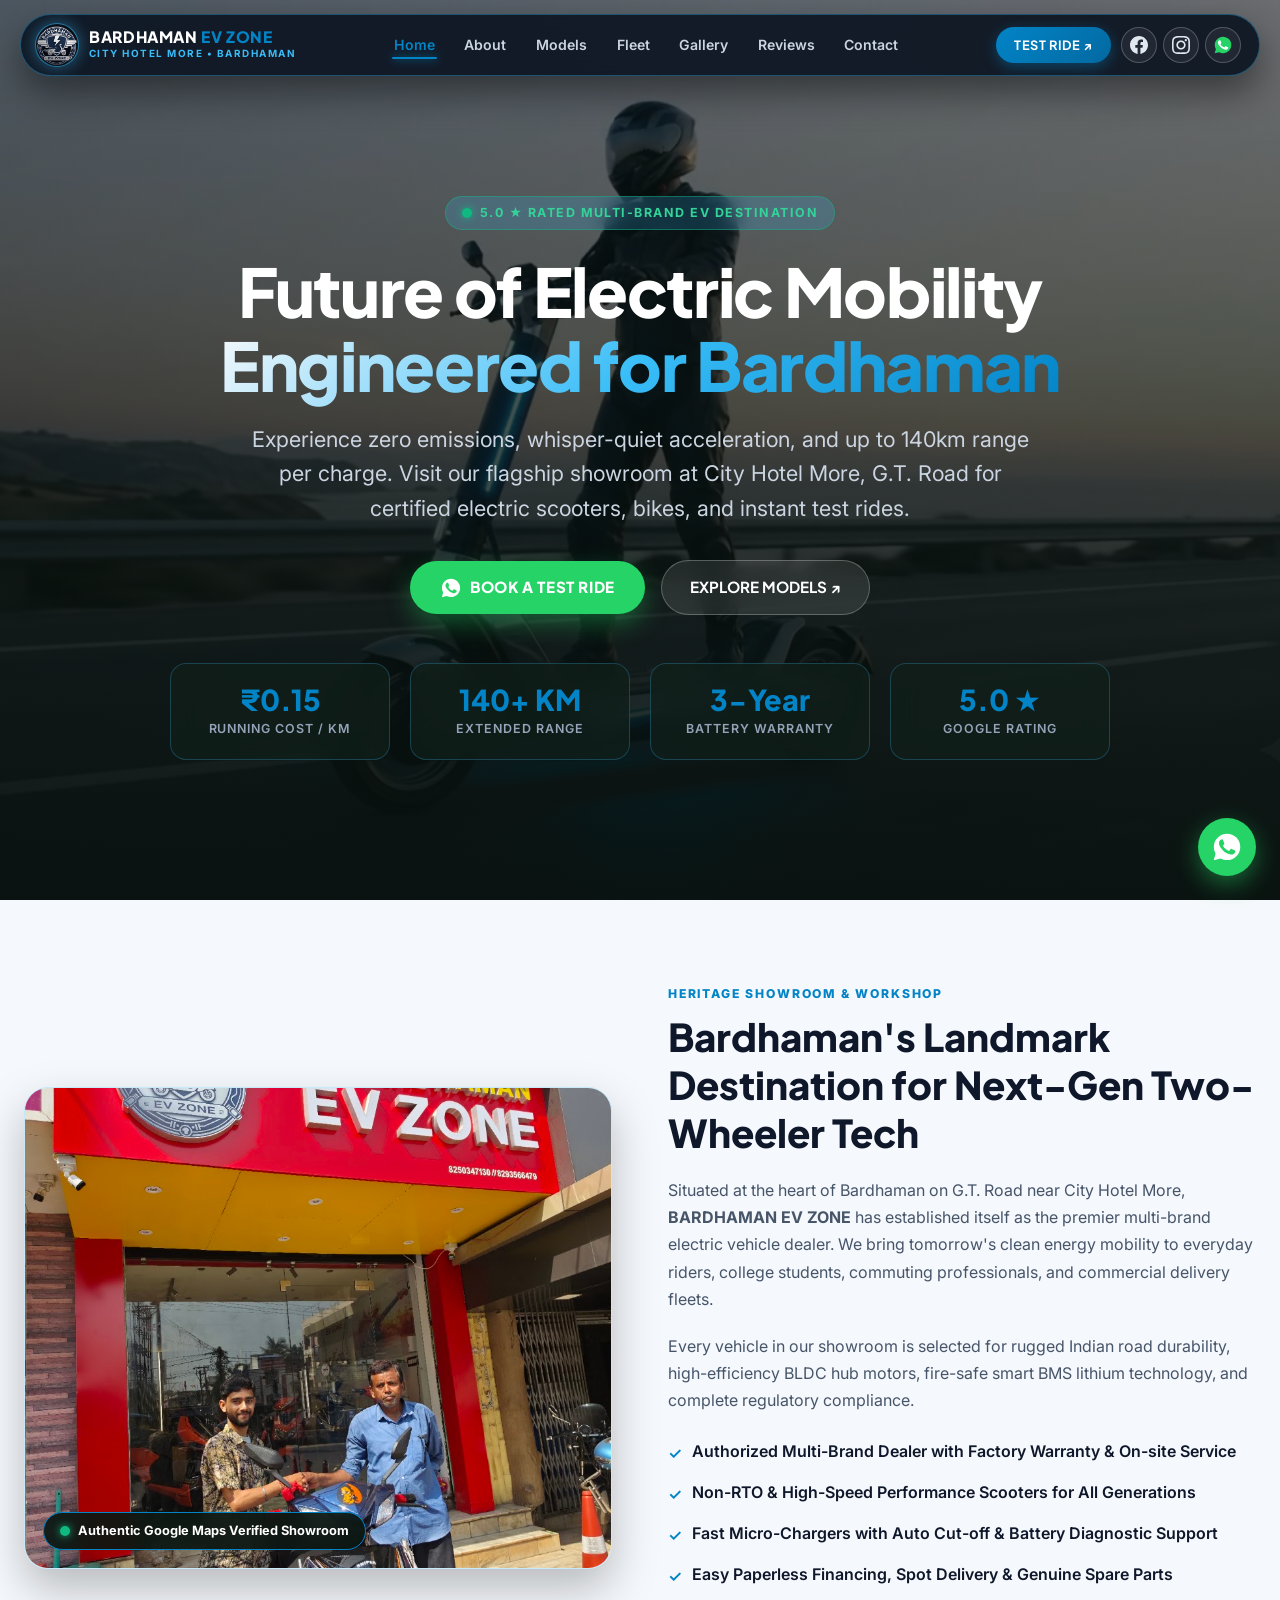
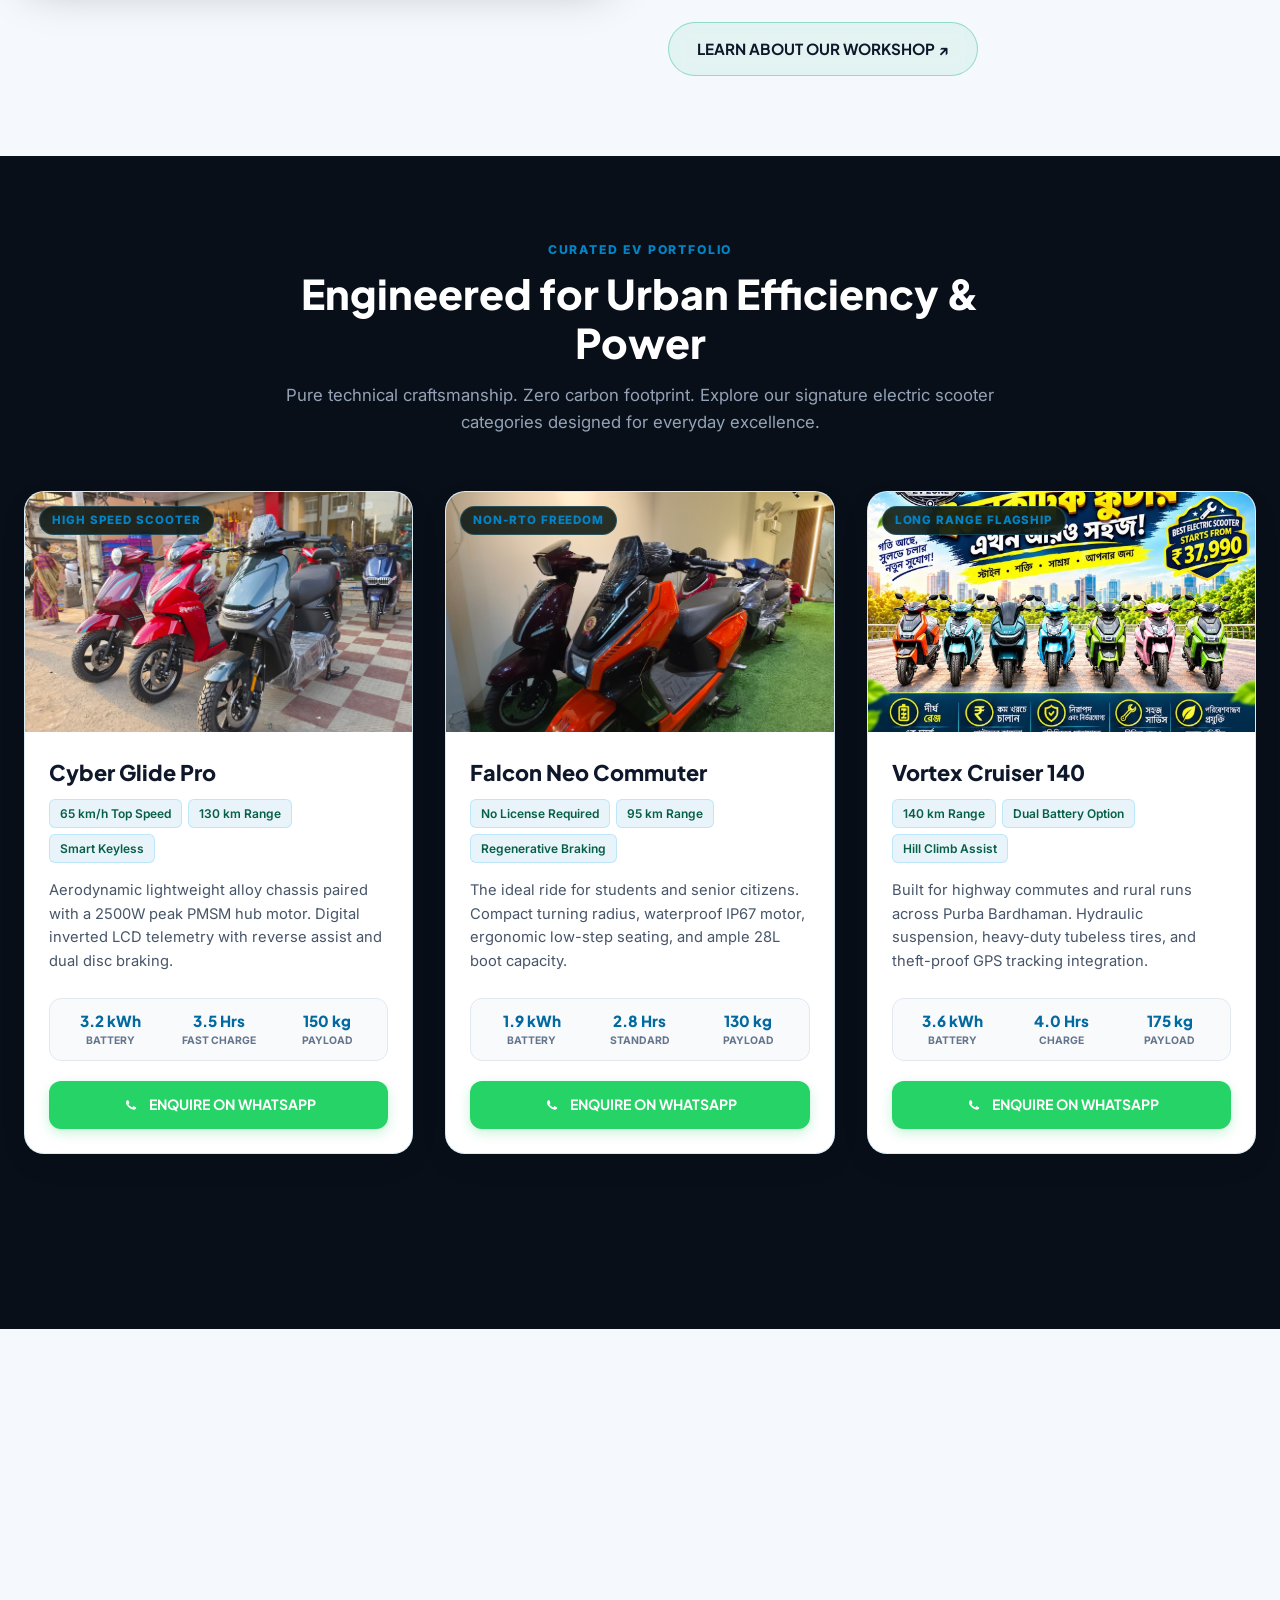
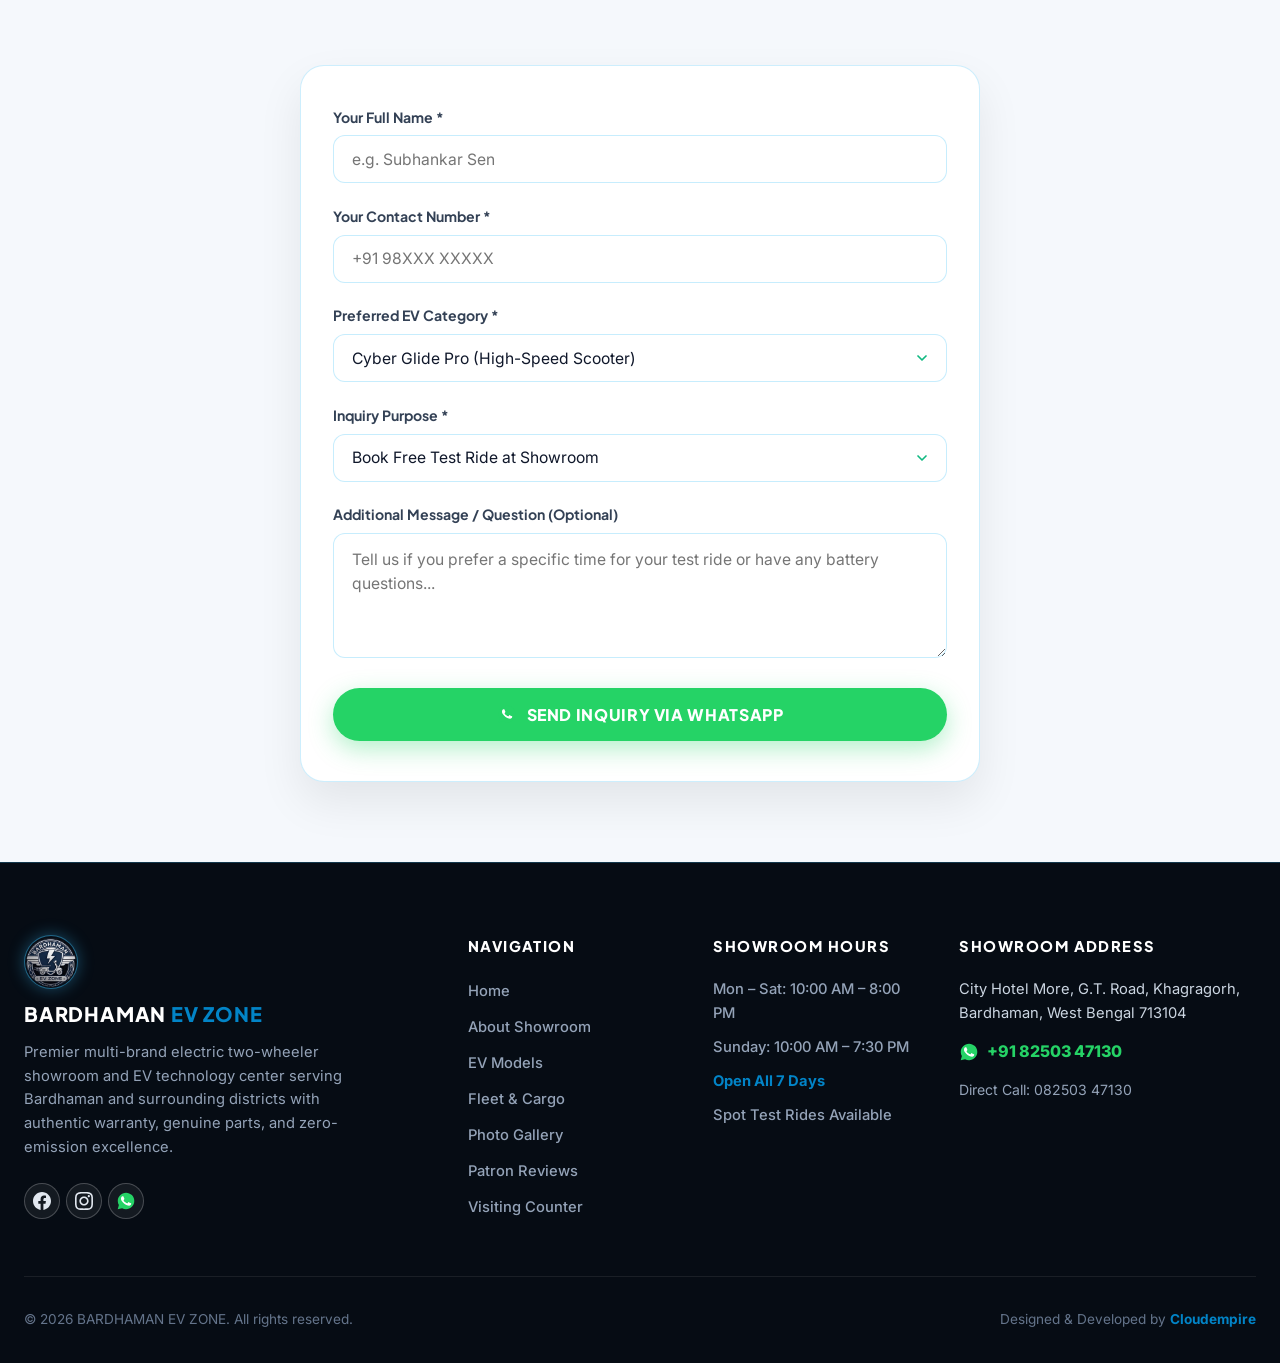
==== commit 09badced: "Fix distorted logo with clean circular emblem, update multi-size favicons, and fix WhatsApp icon con" ====
--- a/index.html
+++ b/index.html
@@ -8,9 +8,11 @@
   <meta name="keywords" content="Bardhaman EV Zone, electric scooters Bardhaman, EV bikes Burdwan, City Hotel More, electric motorcycle West Bengal, EV showroom Bardhaman">
   <link rel="canonical" href="https://cloudempiretech.github.io/bardhaman-ev-zone/">
   
-  <!-- Favicons -->
+    <!-- Favicons -->
   <link rel="icon" type="image/svg+xml" href="assets/images/favicon.svg">
-  <link rel="apple-touch-icon" href="assets/images/apple-touch-icon.png">
+  <link rel="icon" type="image/png" sizes="32x32" href="assets/images/favicon-32x32.png">
+  <link rel="shortcut icon" href="assets/images/favicon.ico">
+  <link rel="apple-touch-icon" sizes="180x180" href="assets/images/apple-touch-icon.png">
   
   <!-- Google Fonts -->
   <link rel="preconnect" href="https://fonts.googleapis.com">
@@ -113,9 +115,9 @@
 
       <div class="hero-btn-group reveal" data-delay="3">
         <a href="https://wa.me/918250347130?text=Namaste%20Bardhaman%20EV%20Zone!%20I%20would%20like%20to%20book%20a%20test%20ride." target="_blank" rel="noopener noreferrer" class="btn-hero-primary">
-          <svg class="wa-icon" viewBox="0 0 24 24" width="20" height="20" fill="none">
-  <path fill="#25D366" d="M12.04 2C6.58 2 2.13 6.45 2.13 11.91C2.13 13.66 2.59 15.36 3.45 16.86L2.05 22L7.3 20.62C8.75 21.41 10.38 21.83 12.04 21.83C17.5 21.83 21.95 17.38 21.95 11.92C21.95 9.27 20.92 6.78 19.05 4.91C17.18 3.04 14.69 2 12.04 2Z"/>
-  <path fill="#FFFFFF" d="M17.51 14.38C17.21 14.23 15.74 13.51 15.46 13.41C15.19 13.31 14.99 13.26 14.79 13.56C14.59 13.86 14.02 14.53 13.84 14.73C13.67 14.93 13.49 14.96 13.19 14.81C12.89 14.66 11.93 14.35 10.79 13.33C9.9 12.54 9.3 11.56 9.13 11.26C8.95 10.96 9.11 10.8 9.26 10.65C9.39 10.52 9.56 10.29 9.71 10.12C9.86 9.94 9.91 9.82 10.01 9.62C10.11 9.42 10.06 9.24 9.98 9.09C9.91 8.94 9.31 7.47 9.06 6.87C8.82 6.29 8.57 6.37 8.39 6.36C8.22 6.35 8.02 6.35 7.82 6.35C7.62 6.35 7.3 6.42 7.03 6.72C6.75 7.02 5.98 7.74 5.98 9.22C5.98 10.7 7.06 12.13 7.21 12.33C7.36 12.53 9.33 15.57 12.35 16.87C13.07 17.18 13.63 17.37 14.07 17.51C14.79 17.74 15.45 17.71 15.97 17.63C16.55 17.54 17.76 16.89 18.01 16.19C18.26 15.49 18.26 14.89 18.19 14.76C18.11 14.63 17.91 14.53 17.61 14.38H17.51Z"/>
+          <svg class="wa-icon" viewBox="0 0 24 24" width="22" height="22" fill="none">
+  <path fill="#FFFFFF" d="M12.04 2C6.58 2 2.13 6.45 2.13 11.91C2.13 13.66 2.59 15.36 3.45 16.86L2.05 22L7.3 20.62C8.75 21.41 10.38 21.83 12.04 21.83C17.5 21.83 21.95 17.38 21.95 11.92C21.95 9.27 20.92 6.78 19.05 4.91C17.18 3.04 14.69 2 12.04 2Z"/>
+  <path fill="#25D366" d="M17.51 14.38C17.21 14.23 15.74 13.51 15.46 13.41C15.19 13.31 14.99 13.26 14.79 13.56C14.59 13.86 14.02 14.53 13.84 14.73C13.67 14.93 13.49 14.96 13.19 14.81C12.89 14.66 11.93 14.35 10.79 13.33C9.9 12.54 9.3 11.56 9.13 11.26C8.95 10.96 9.11 10.8 9.26 10.65C9.39 10.52 9.56 10.29 9.71 10.12C9.86 9.94 9.91 9.82 10.01 9.62C10.11 9.42 10.06 9.24 9.98 9.09C9.91 8.94 9.31 7.47 9.06 6.87C8.82 6.29 8.57 6.37 8.39 6.36C8.22 6.35 8.02 6.35 7.82 6.35C7.62 6.35 7.3 6.42 7.03 6.72C6.75 7.02 5.98 7.74 5.98 9.22C5.98 10.7 7.06 12.13 7.21 12.33C7.36 12.53 9.33 15.57 12.35 16.87C13.07 17.18 13.63 17.37 14.07 17.51C14.79 17.74 15.45 17.71 15.97 17.63C16.55 17.54 17.76 16.89 18.01 16.19C18.26 15.49 18.26 14.89 18.19 14.76C18.11 14.63 17.91 14.53 17.61 14.38H17.51Z"/>
 </svg>
           BOOK A TEST RIDE
         </a>
@@ -391,8 +393,8 @@
        ========================================================================= -->
   <a href="https://wa.me/918250347130?text=Namaste%20Bardhaman%20EV%20Zone!%20I%20am%20chatting%20from%20your%20website%20and%20would%20like%20to%20know%20more." class="floating-wa-btn" aria-label="Chat on WhatsApp" target="_blank" rel="noopener noreferrer">
     <svg viewBox="0 0 24 24" width="34" height="34" fill="none">
-  <path fill="#25D366" d="M12.04 2C6.58 2 2.13 6.45 2.13 11.91C2.13 13.66 2.59 15.36 3.45 16.86L2.05 22L7.3 20.62C8.75 21.41 10.38 21.83 12.04 21.83C17.5 21.83 21.95 17.38 21.95 11.92C21.95 9.27 20.92 6.78 19.05 4.91C17.18 3.04 14.69 2 12.04 2Z"/>
-  <path fill="#FFFFFF" d="M17.51 14.38C17.21 14.23 15.74 13.51 15.46 13.41C15.19 13.31 14.99 13.26 14.79 13.56C14.59 13.86 14.02 14.53 13.84 14.73C13.67 14.93 13.49 14.96 13.19 14.81C12.89 14.66 11.93 14.35 10.79 13.33C9.9 12.54 9.3 11.56 9.13 11.26C8.95 10.96 9.11 10.8 9.26 10.65C9.39 10.52 9.56 10.29 9.71 10.12C9.86 9.94 9.91 9.82 10.01 9.62C10.11 9.42 10.06 9.24 9.98 9.09C9.91 8.94 9.31 7.47 9.06 6.87C8.82 6.29 8.57 6.37 8.39 6.36C8.22 6.35 8.02 6.35 7.82 6.35C7.62 6.35 7.3 6.42 7.03 6.72C6.75 7.02 5.98 7.74 5.98 9.22C5.98 10.7 7.06 12.13 7.21 12.33C7.36 12.53 9.33 15.57 12.35 16.87C13.07 17.18 13.63 17.37 14.07 17.51C14.79 17.74 15.45 17.71 15.97 17.63C16.55 17.54 17.76 16.89 18.01 16.19C18.26 15.49 18.26 14.89 18.19 14.76C18.11 14.63 17.91 14.53 17.61 14.38H17.51Z"/>
+  <path fill="#FFFFFF" d="M12.04 2C6.58 2 2.13 6.45 2.13 11.91C2.13 13.66 2.59 15.36 3.45 16.86L2.05 22L7.3 20.62C8.75 21.41 10.38 21.83 12.04 21.83C17.5 21.83 21.95 17.38 21.95 11.92C21.95 9.27 20.92 6.78 19.05 4.91C17.18 3.04 14.69 2 12.04 2Z"/>
+  <path fill="#25D366" d="M17.51 14.38C17.21 14.23 15.74 13.51 15.46 13.41C15.19 13.31 14.99 13.26 14.79 13.56C14.59 13.86 14.02 14.53 13.84 14.73C13.67 14.93 13.49 14.96 13.19 14.81C12.89 14.66 11.93 14.35 10.79 13.33C9.9 12.54 9.3 11.56 9.13 11.26C8.95 10.96 9.11 10.8 9.26 10.65C9.39 10.52 9.56 10.29 9.71 10.12C9.86 9.94 9.91 9.82 10.01 9.62C10.11 9.42 10.06 9.24 9.98 9.09C9.91 8.94 9.31 7.47 9.06 6.87C8.82 6.29 8.57 6.37 8.39 6.36C8.22 6.35 8.02 6.35 7.82 6.35C7.62 6.35 7.3 6.42 7.03 6.72C6.75 7.02 5.98 7.74 5.98 9.22C5.98 10.7 7.06 12.13 7.21 12.33C7.36 12.53 9.33 15.57 12.35 16.87C13.07 17.18 13.63 17.37 14.07 17.51C14.79 17.74 15.45 17.71 15.97 17.63C16.55 17.54 17.76 16.89 18.01 16.19C18.26 15.49 18.26 14.89 18.19 14.76C18.11 14.63 17.91 14.53 17.61 14.38H17.51Z"/>
 </svg>
   </a>
 
--- a/assets/css/style.css
+++ b/assets/css/style.css
@@ -1455,24 +1455,26 @@
   width: 44px;
   height: 44px;
   border-radius: 50%;
-  object-fit: cover;
+  object-fit: contain;
   box-shadow: 0 0 16px rgba(56, 189, 248, 0.45);
-  border: 1.5px solid rgba(203, 213, 225, 0.7);
+  border: 1.5px solid rgba(56, 189, 248, 0.6);
+  background: #080f18;
   flex-shrink: 0;
   transition: var(--transition-smooth);
 }
 
 .brand-logo-img:hover {
-  transform: scale(1.06) rotate(4deg);
-  box-shadow: 0 0 22px rgba(56, 189, 248, 0.65);
+  transform: scale(1.06) rotate(3deg);
+  box-shadow: 0 0 22px rgba(56, 189, 248, 0.75);
 }
 
 .footer-logo-img {
-  width: 52px;
-  height: 52px;
+  width: 54px;
+  height: 54px;
   border-radius: 50%;
-  object-fit: cover;
+  object-fit: contain;
   box-shadow: 0 0 16px rgba(56, 189, 248, 0.35);
-  border: 1.5px solid rgba(203, 213, 225, 0.5);
+  border: 1.5px solid rgba(56, 189, 248, 0.5);
+  background: #080f18;
   margin-bottom: 0.85rem;
 }
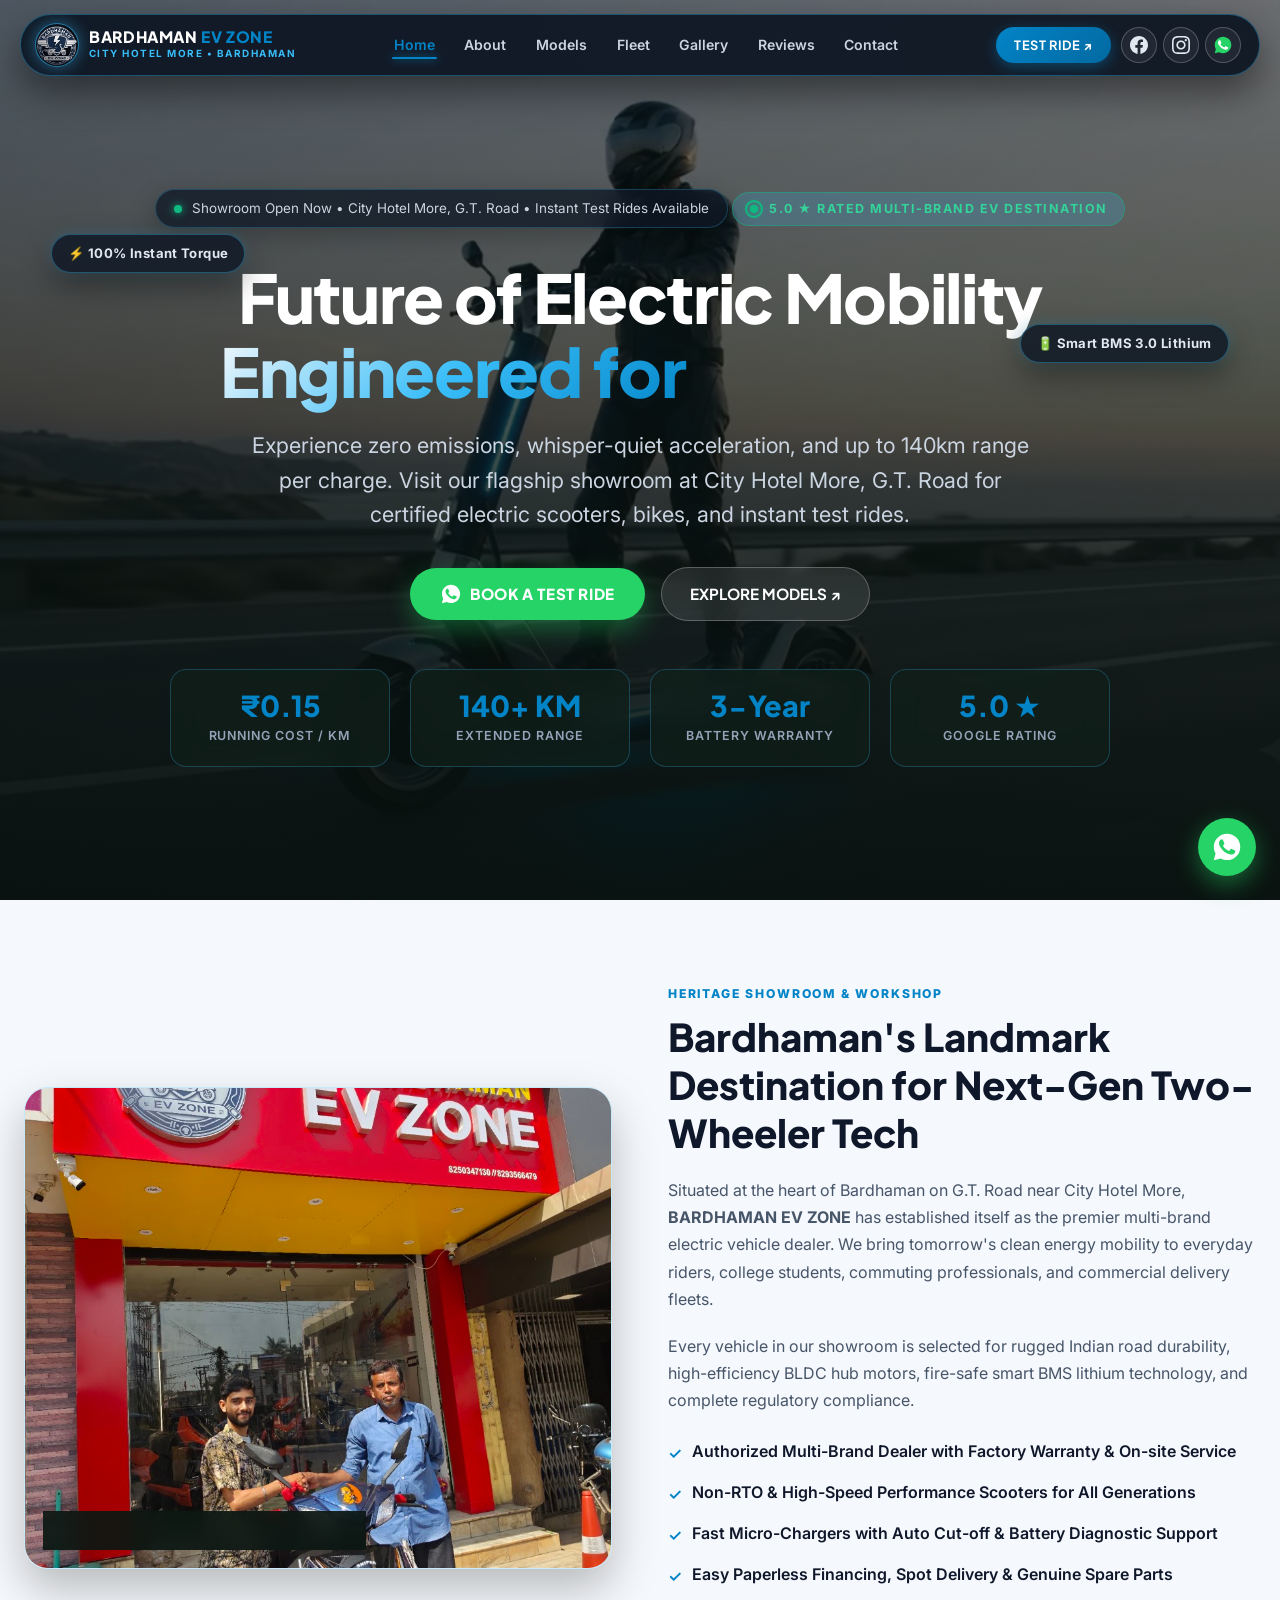
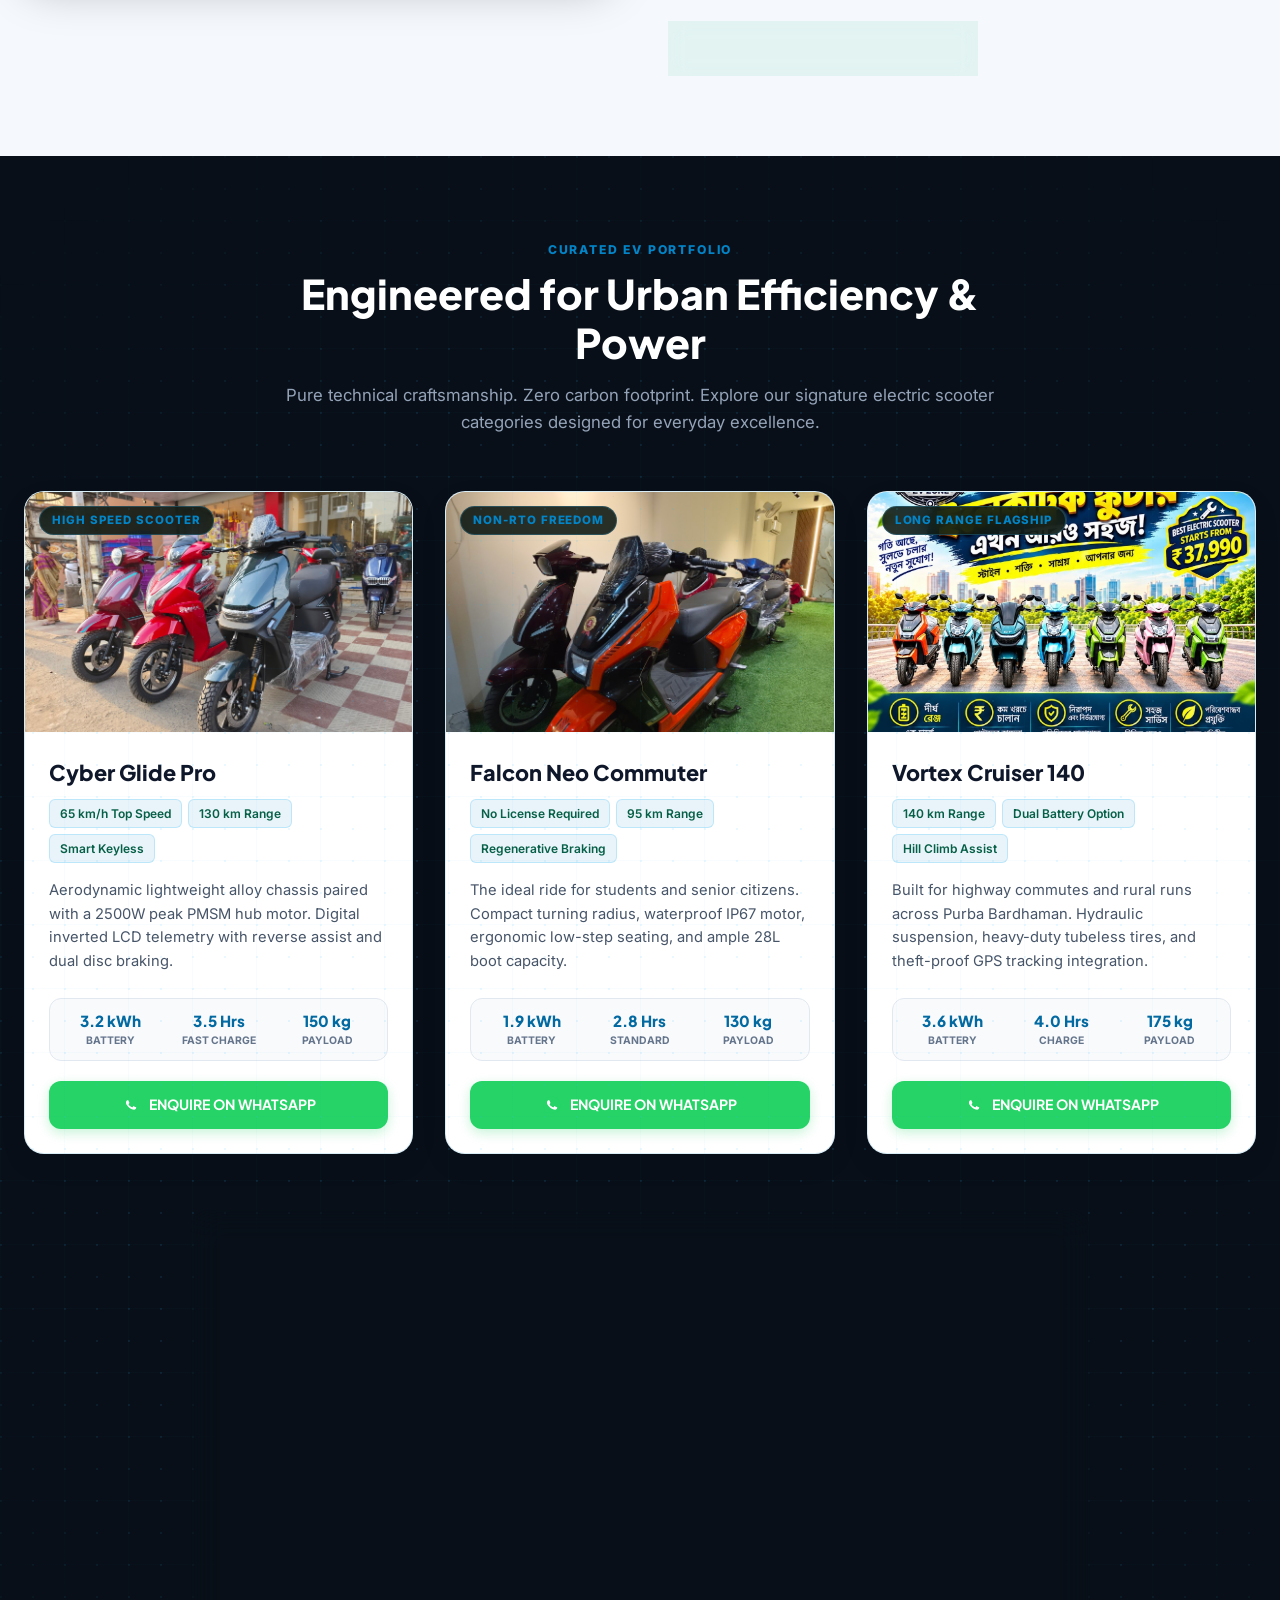
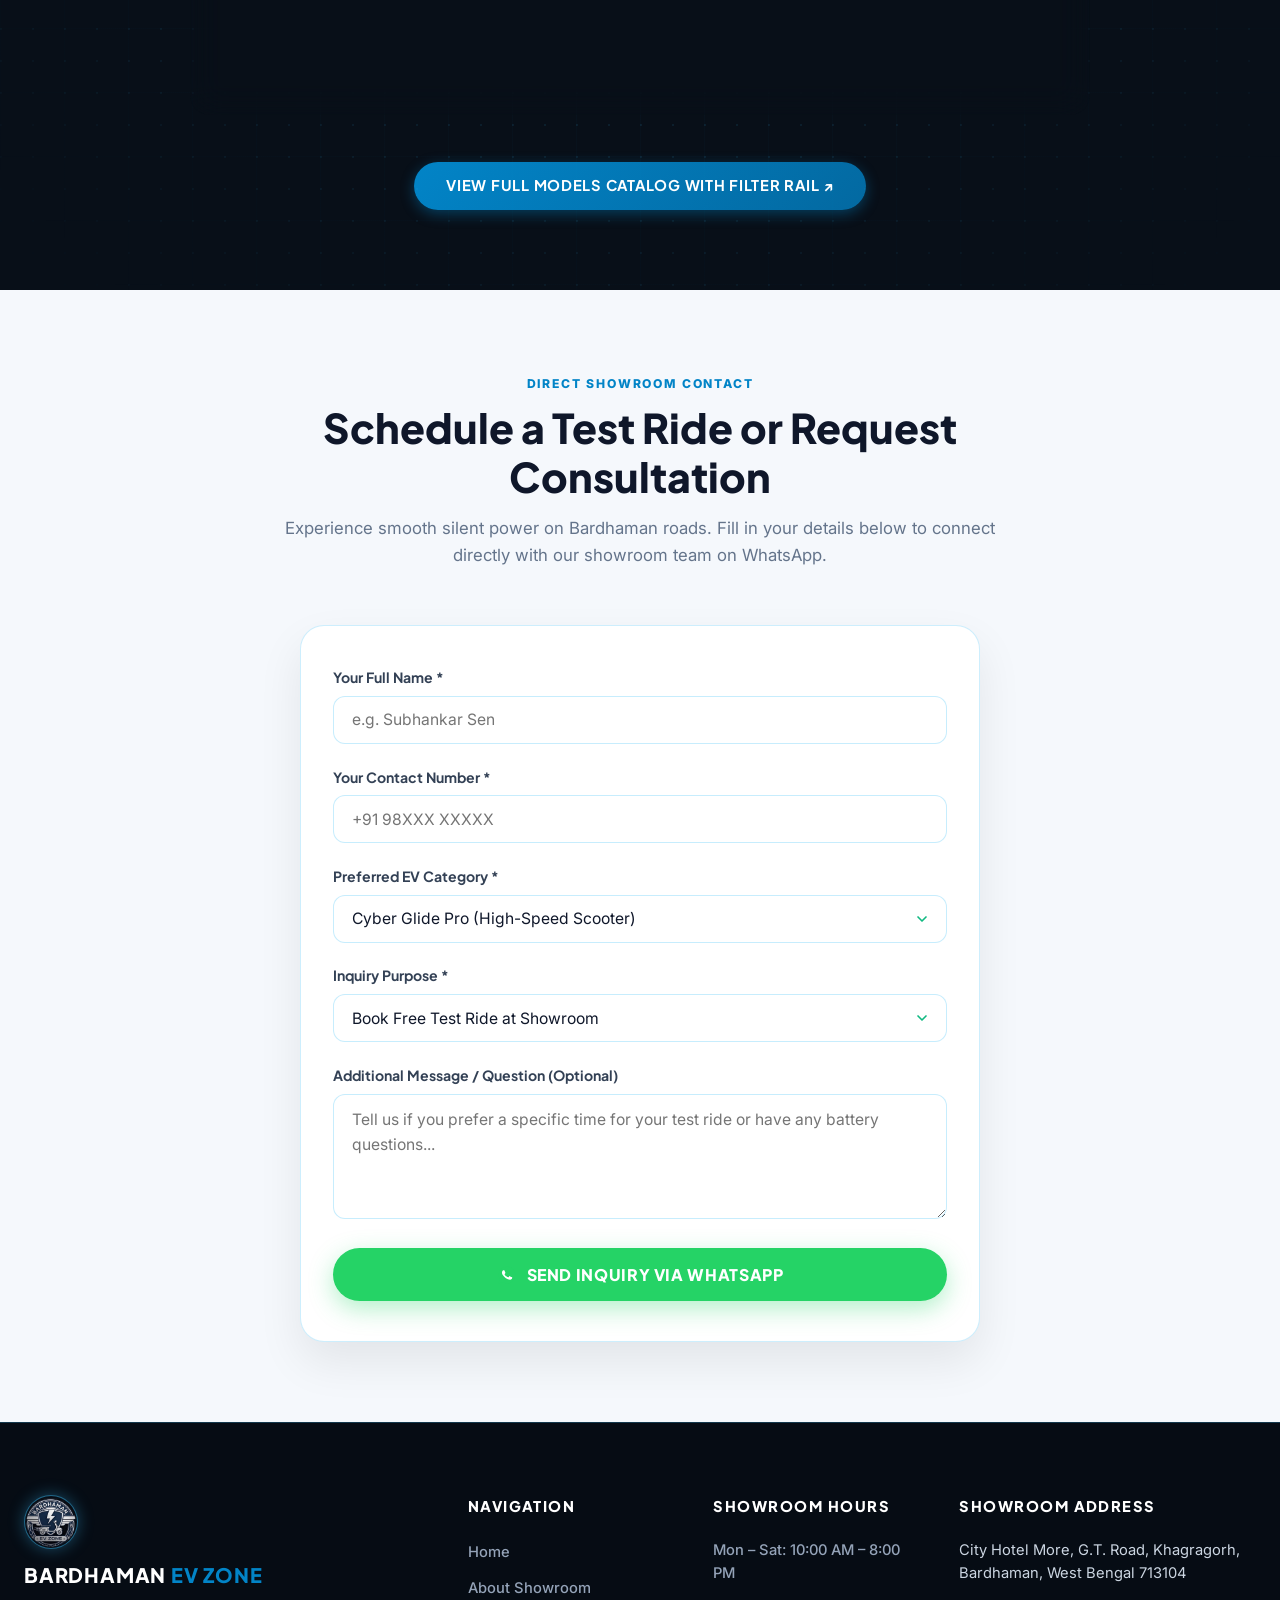
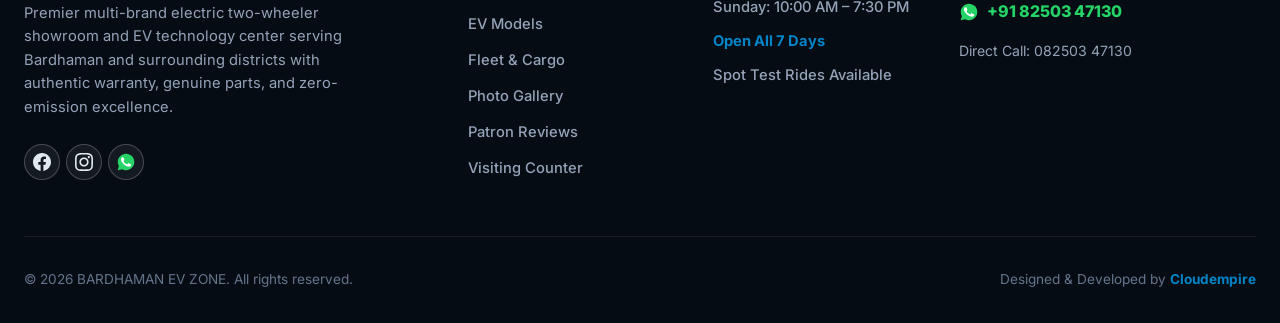
==== commit dfb6c9bb: "Add futuristic abstract visuals, dynamic text rotator, interactive EV fuel savings calculator, and m" ====
--- a/index.html
+++ b/index.html
@@ -93,6 +93,17 @@
        16:9 Hero Video Section (Mandate 3: top: 0, zero top band)
        ========================================================================= -->
   <section class="hero-video-section">
+    <!-- Abstract Ambient Visual Graphics & Tech Grid -->
+    <div class="abstract-orb abstract-orb-1" aria-hidden="true"></div>
+    <div class="abstract-orb abstract-orb-2" aria-hidden="true"></div>
+    <div class="abstract-tech-grid" aria-hidden="true"></div>
+
+    <!-- Floating Feature Badges (Desktop/Tablet) -->
+    <div class="hero-floating-badges" aria-hidden="true">
+      <span class="abstract-floating-chip chip-left">⚡ 100% Instant Torque</span>
+      <span class="abstract-floating-chip chip-right">🔋 Smart BMS 3.0 Lithium</span>
+    </div>
+
     <video class="hero-video-bg" autoplay muted loop playsinline poster="assets/images/hero-poster.jpg">
       <source src="assets/videos/hero.mp4" type="video/mp4">
     </video>
@@ -100,13 +111,20 @@
     <div class="hero-overlay"></div>
 
     <div class="hero-content">
-      <div class="hero-badge reveal">
-        <span class="verified-dot"></span> 5.0 ★ Rated Multi-Brand EV Destination
+      <!-- Live Showroom Status Bar -->
+      <div class="live-status-bar reveal" id="liveStatusBar">
+        <span class="live-status-dot"></span>
+        <span class="live-status-text" id="liveStatusText">Showroom Open Today • 9:30 AM – 8:30 PM • City Hotel More • Instant Test Rides</span>
+      </div>
+
+      <div class="hero-badge reveal" data-delay="1">
+        <span class="live-beacon"><span class="beacon-core"></span><span class="beacon-ring"></span></span>
+        5.0 ★ Rated Multi-Brand EV Destination
       </div>
 
       <h1 class="hero-title reveal" data-delay="1">
         Future of Electric Mobility <br>
-        <span class="text-gradient">Engineered for Bardhaman</span>
+        <span class="text-gradient">Engineered for </span><span class="dynamic-rotator-container"><span class="dynamic-rotator" id="heroRotator" data-words='["Bardhaman", "Daily Commuters", "Zero Emissions", "Next-Gen Riders", "Smart Fleets"]'>Bardhaman</span></span>
       </h1>
 
       <p class="hero-tagline reveal" data-delay="2">
@@ -124,22 +142,22 @@
         <a href="models.html" class="btn-hero-secondary">EXPLORE MODELS ↗</a>
       </div>
 
-      <!-- Telemetry Highlights -->
+      <!-- Telemetry Highlights with Animated Count-Up -->
       <div class="hero-stats-grid reveal" data-delay="4">
         <div class="hero-stat-card">
-          <div class="hero-stat-num">₹0.15</div>
+          <div class="hero-stat-num"><span class="stat-counter" data-target="0.15" data-prefix="₹" data-decimals="2">₹0.15</span></div>
           <div class="hero-stat-label">Running Cost / KM</div>
         </div>
         <div class="hero-stat-card">
-          <div class="hero-stat-num">140+ KM</div>
+          <div class="hero-stat-num"><span class="stat-counter" data-target="140" data-suffix="+ KM">140+ KM</span></div>
           <div class="hero-stat-label">Extended Range</div>
         </div>
         <div class="hero-stat-card">
-          <div class="hero-stat-num">3-Year</div>
+          <div class="hero-stat-num"><span class="stat-counter" data-target="3" data-suffix="-Year">3-Year</span></div>
           <div class="hero-stat-label">Battery Warranty</div>
         </div>
         <div class="hero-stat-card">
-          <div class="hero-stat-num">5.0 ★</div>
+          <div class="hero-stat-num"><span class="stat-counter" data-target="5.0" data-decimals="1" data-suffix=" ★">5.0 ★</span></div>
           <div class="hero-stat-label">Google Rating</div>
         </div>
       </div>
@@ -194,6 +212,10 @@
        Featured Models Teaser Portfolio (Mandate 2: Pure Portfolio, Zero E-Commerce)
        ========================================================================= -->
   <section class="section section-dark">
+    <!-- Abstract Ambient Visual Graphics & Tech Grid -->
+    <div class="abstract-orb abstract-orb-center" aria-hidden="true"></div>
+    <div class="abstract-tech-grid" aria-hidden="true"></div>
+
     <div class="section-header reveal">
       <span class="section-tag">CURATED EV PORTFOLIO</span>
       <h2 class="section-title">Engineered for Urban Efficiency & Power</h2>
@@ -318,6 +340,42 @@
 </svg>
             ENQUIRE ON WHATSAPP
           </a>
+        </div>
+      </div>
+    </div>
+
+    <!-- Interactive Commute Fuel vs EV Savings Calculator (Dynamic Interactive Tool) -->
+    <div class="ev-calculator-card reveal" data-delay="2">
+      <div class="calc-header">
+        <span class="calc-badge">⚡ DYNAMIC COST CALCULATOR</span>
+        <h3 class="calc-title">Calculate Your Monthly Fuel Savings</h3>
+        <p class="calc-sub">Drag the slider to your average daily commute and see your direct in-pocket savings vs petrol:</p>
+      </div>
+      <div class="calc-body">
+        <div class="calc-slider-wrap">
+          <div class="calc-slider-labels">
+            <span>Daily Commute Distance:</span>
+            <strong id="commuteVal">30 km / day</strong>
+          </div>
+          <input type="range" id="commuteRange" min="10" max="100" value="30" step="5" class="calc-slider" aria-label="Daily commute distance in kilometers">
+        </div>
+        <div class="calc-results-grid">
+          <div class="calc-res-item">
+            <span class="calc-res-label">Monthly Petrol Cost</span>
+            <span class="calc-res-val petrol-val" id="petrolCost">₹2,880</span>
+          </div>
+          <div class="calc-res-item">
+            <span class="calc-res-label">EV Zone Electric Cost</span>
+            <span class="calc-res-val ev-val" id="evCost">₹135</span>
+          </div>
+          <div class="calc-res-item highlight">
+            <span class="calc-res-label">Monthly In-Pocket Savings</span>
+            <span class="calc-res-val savings-val" id="monthlySavings">₹2,745</span>
+          </div>
+          <div class="calc-res-item">
+            <span class="calc-res-label">Annual Petrol Saved</span>
+            <span class="calc-res-val annual-val" id="annualSavings">₹32,940</span>
+          </div>
         </div>
       </div>
     </div>
--- a/assets/css/style.css
+++ b/assets/css/style.css
@@ -556,7 +556,13 @@
   padding: 8.5rem 1.5rem 4rem;
   text-align: center;
   position: relative;
+  overflow: hidden;
   border-bottom: 1px solid var(--color-border-dark);
+}
+
+.subpage-banner > * {
+  position: relative;
+  z-index: 2;
 }
 
 .subpage-badge {
@@ -668,6 +674,8 @@
 .section-dark {
   background-color: var(--color-bg-dark);
   color: #ffffff;
+  position: relative;
+  overflow: hidden;
 }
 
 .section-header {
@@ -1478,3 +1486,432 @@
   background: #080f18;
   margin-bottom: 0.85rem;
 }
+
+/* ==========================================================================
+   Abstract Visual Graphics, Micro-Animations & Dynamic Elements
+   ========================================================================== */
+
+/* 1. Abstract Background Glowing Orbs */
+.abstract-orb {
+  position: absolute;
+  border-radius: 50%;
+  filter: blur(80px);
+  pointer-events: none;
+  z-index: 1;
+  opacity: 0.6;
+  mix-blend-mode: screen;
+  animation: orbDriftSlow 12s ease-in-out infinite alternate;
+}
+
+.abstract-orb-1 {
+  width: 420px;
+  height: 420px;
+  top: 10%;
+  left: -8%;
+  background: radial-gradient(circle, rgba(56, 189, 248, 0.35) 0%, rgba(2, 132, 199, 0.15) 60%, transparent 80%);
+}
+
+.abstract-orb-2 {
+  width: 500px;
+  height: 500px;
+  bottom: 5%;
+  right: -10%;
+  background: radial-gradient(circle, rgba(16, 185, 129, 0.28) 0%, rgba(2, 132, 199, 0.12) 65%, transparent 80%);
+  animation-delay: -6s;
+  animation-duration: 16s;
+}
+
+.abstract-orb-center {
+  width: 550px;
+  height: 550px;
+  top: 25%;
+  left: 50%;
+  transform: translateX(-50%);
+  background: radial-gradient(circle, rgba(56, 189, 248, 0.2) 0%, rgba(14, 165, 233, 0.08) 60%, transparent 80%);
+}
+
+@keyframes orbDriftSlow {
+  0% {
+    transform: translate(0, 0) scale(1);
+    opacity: 0.5;
+  }
+  50% {
+    transform: translate(30px, -20px) scale(1.08);
+    opacity: 0.75;
+  }
+  100% {
+    transform: translate(-25px, 25px) scale(0.96);
+    opacity: 0.55;
+  }
+}
+
+/* 2. Abstract Futuristic Tech Circuit Grid */
+.abstract-tech-grid {
+  position: absolute;
+  top: 0;
+  left: 0;
+  width: 100%;
+  height: 100%;
+  pointer-events: none;
+  z-index: 1;
+  background-image: 
+    radial-gradient(circle at 1px 1px, rgba(56, 189, 248, 0.15) 1px, transparent 0),
+    linear-gradient(to right, rgba(56, 189, 248, 0.04) 1px, transparent 1px),
+    linear-gradient(to bottom, rgba(56, 189, 248, 0.04) 1px, transparent 1px);
+  background-size: 32px 32px, 64px 64px, 64px 64px;
+  mask-image: radial-gradient(ellipse 75% 65% at 50% 50%, #000 60%, transparent 100%);
+  -webkit-mask-image: radial-gradient(ellipse 75% 65% at 50% 50%, #000 60%, transparent 100%);
+  opacity: 0.7;
+}
+
+/* 3. Floating Feature Badges (Desktop & Tablet) */
+.hero-floating-badges {
+  position: absolute;
+  top: 0;
+  left: 0;
+  width: 100%;
+  height: 100%;
+  pointer-events: none;
+  z-index: 4;
+}
+
+.abstract-floating-chip {
+  position: absolute;
+  display: inline-flex;
+  align-items: center;
+  gap: 8px;
+  padding: 8px 16px;
+  background: rgba(14, 23, 36, 0.82);
+  border: 1px solid rgba(56, 189, 248, 0.35);
+  box-shadow: 0 12px 30px rgba(0, 0, 0, 0.4), 0 0 15px rgba(56, 189, 248, 0.2);
+  border-radius: 9999px;
+  color: #e2e8f0;
+  font-size: 0.82rem;
+  font-weight: 700;
+  letter-spacing: 0.03em;
+  backdrop-filter: blur(14px);
+  -webkit-backdrop-filter: blur(14px);
+  transition: transform 0.3s ease;
+}
+
+.chip-left {
+  top: 26%;
+  left: 4%;
+  animation: floatChip1 6.5s ease-in-out infinite;
+}
+
+.chip-right {
+  top: 36%;
+  right: 4%;
+  animation: floatChip2 7.5s ease-in-out infinite 1s;
+}
+
+@keyframes floatChip1 {
+  0%, 100% {
+    transform: translateY(0) rotate(0deg);
+  }
+  50% {
+    transform: translateY(-14px) rotate(2deg);
+  }
+}
+
+@keyframes floatChip2 {
+  0%, 100% {
+    transform: translateY(0) rotate(0deg);
+  }
+  50% {
+    transform: translateY(12px) rotate(-2deg);
+  }
+}
+
+@media (max-width: 992px) {
+  .hero-floating-badges {
+    display: none;
+  }
+}
+
+/* 4. Dynamic Text Headline Rotator */
+.dynamic-rotator-container {
+  display: inline-block;
+  vertical-align: bottom;
+  position: relative;
+  min-width: 280px;
+  text-align: left;
+}
+
+.dynamic-rotator {
+  display: inline-block;
+  background: linear-gradient(135deg, #38bdf8 0%, #00f0ff 50%, #34d399 100%);
+  -webkit-background-clip: text;
+  -webkit-text-fill-color: transparent;
+  font-weight: 900;
+  position: relative;
+  transition: opacity 0.35s ease, transform 0.35s ease;
+  white-space: nowrap;
+}
+
+.dynamic-rotator.fade-out {
+  opacity: 0;
+  transform: translateY(-12px);
+}
+
+.dynamic-rotator.fade-in {
+  opacity: 1;
+  transform: translateY(0);
+}
+
+/* 5. Live Showroom Beacon & Status Bar */
+.live-beacon {
+  position: relative;
+  display: inline-flex;
+  width: 10px;
+  height: 10px;
+  align-items: center;
+  justify-content: center;
+  margin-right: 2px;
+}
+
+.beacon-core {
+  width: 8px;
+  height: 8px;
+  background-color: #10b981;
+  border-radius: 50%;
+  box-shadow: 0 0 10px #10b981;
+}
+
+.beacon-ring {
+  position: absolute;
+  width: 18px;
+  height: 18px;
+  border: 2px solid #10b981;
+  border-radius: 50%;
+  animation: beaconPulse 2s cubic-bezier(0, 0.2, 0.8, 1) infinite;
+}
+
+@keyframes beaconPulse {
+  0% {
+    transform: scale(0.6);
+    opacity: 1;
+  }
+  100% {
+    transform: scale(2.2);
+    opacity: 0;
+  }
+}
+
+.live-status-bar {
+  display: inline-flex;
+  align-items: center;
+  gap: 10px;
+  padding: 8px 18px;
+  background: rgba(14, 23, 36, 0.75);
+  border: 1px solid rgba(56, 189, 248, 0.25);
+  border-radius: 9999px;
+  color: #cbd5e1;
+  font-size: 0.84rem;
+  margin-bottom: 2rem;
+  backdrop-filter: blur(12px);
+  box-shadow: 0 8px 24px rgba(0, 0, 0, 0.25);
+}
+
+.live-status-dot {
+  width: 8px;
+  height: 8px;
+  border-radius: 50%;
+  background: #10b981;
+  box-shadow: 0 0 8px #10b981;
+  animation: beaconPulse 2s infinite;
+}
+
+/* 6. Shimmer Sweep & Enhanced Hover Micro-Animations */
+.btn-hero-primary, .btn-cta-pill, .portfolio-card {
+  position: relative;
+  overflow: hidden;
+}
+
+.btn-hero-primary::after, .btn-cta-pill::after {
+  content: '';
+  position: absolute;
+  top: -50%;
+  left: -50%;
+  width: 200%;
+  height: 200%;
+  background: linear-gradient(
+    60deg,
+    transparent 20%,
+    rgba(255, 255, 255, 0.25) 50%,
+    transparent 80%
+  );
+  transform: translateX(-100%) rotate(30deg);
+  animation: btnShimmer 5s ease-in-out infinite;
+  pointer-events: none;
+}
+
+@keyframes btnShimmer {
+  0% {
+    transform: translateX(-100%) rotate(30deg);
+  }
+  20%, 100% {
+    transform: translateX(100%) rotate(30deg);
+  }
+}
+
+/* Card 3D Lift & Electric Underglow */
+.portfolio-card {
+  transition: transform 0.4s cubic-bezier(0.16, 1, 0.3, 1), box-shadow 0.4s cubic-bezier(0.16, 1, 0.3, 1), border-color 0.4s ease;
+}
+
+.portfolio-card:hover {
+  transform: translateY(-8px) scale(1.015);
+  box-shadow: 0 24px 48px rgba(0, 0, 0, 0.35), 0 0 30px rgba(56, 189, 248, 0.25);
+  border-color: rgba(56, 189, 248, 0.6);
+}
+
+/* 7. Interactive EV Cost vs. Petrol Savings Calculator */
+.ev-calculator-card {
+  max-width: 900px;
+  margin: 3.5rem auto 0;
+  background: linear-gradient(135deg, rgba(14, 23, 36, 0.95) 0%, rgba(19, 34, 54, 0.9) 100%);
+  border: 1px solid rgba(56, 189, 248, 0.35);
+  border-radius: 20px;
+  padding: 2.2rem 2rem;
+  box-shadow: 0 20px 45px rgba(0, 0, 0, 0.3), 0 0 25px rgba(56, 189, 248, 0.15);
+  backdrop-filter: blur(16px);
+  color: #ffffff;
+  position: relative;
+  z-index: 2;
+}
+
+.calc-header {
+  text-align: center;
+  margin-bottom: 2rem;
+}
+
+.calc-badge {
+  display: inline-block;
+  padding: 4px 14px;
+  background: rgba(56, 189, 248, 0.15);
+  border: 1px solid rgba(56, 189, 248, 0.4);
+  border-radius: 9999px;
+  color: #38bdf8;
+  font-size: 0.76rem;
+  font-weight: 800;
+  letter-spacing: 0.1em;
+  margin-bottom: 0.75rem;
+}
+
+.calc-title {
+  font-family: var(--font-heading);
+  font-size: clamp(1.4rem, 2.8vw, 1.9rem);
+  font-weight: 800;
+  color: #ffffff;
+  margin-bottom: 0.5rem;
+}
+
+.calc-sub {
+  color: #94a3b8;
+  font-size: 0.95rem;
+  max-width: 600px;
+  margin: 0 auto;
+}
+
+.calc-slider-wrap {
+  background: rgba(8, 15, 24, 0.7);
+  border: 1px solid rgba(56, 189, 248, 0.2);
+  border-radius: 14px;
+  padding: 1.25rem 1.5rem;
+  margin-bottom: 1.75rem;
+}
+
+.calc-slider-labels {
+  display: flex;
+  justify-content: space-between;
+  align-items: center;
+  margin-bottom: 0.75rem;
+  font-size: 0.95rem;
+  color: #cbd5e1;
+}
+
+.calc-slider-labels strong {
+  color: #38bdf8;
+  font-size: 1.2rem;
+  font-family: var(--font-heading);
+}
+
+.calc-slider {
+  width: 100%;
+  height: 8px;
+  border-radius: 6px;
+  background: #1e293b;
+  outline: none;
+  -webkit-appearance: none;
+  cursor: pointer;
+}
+
+.calc-slider::-webkit-slider-thumb {
+  -webkit-appearance: none;
+  width: 24px;
+  height: 24px;
+  border-radius: 50%;
+  background: #38bdf8;
+  box-shadow: 0 0 12px #38bdf8;
+  cursor: pointer;
+  transition: transform 0.15s ease;
+}
+
+.calc-slider::-webkit-slider-thumb:hover {
+  transform: scale(1.2);
+}
+
+.calc-results-grid {
+  display: grid;
+  grid-template-columns: repeat(auto-fit, minmax(180px, 1fr));
+  gap: 1rem;
+}
+
+.calc-res-item {
+  background: rgba(8, 15, 24, 0.6);
+  border: 1px solid rgba(255, 255, 255, 0.08);
+  border-radius: 12px;
+  padding: 1rem 1.2rem;
+  text-align: center;
+}
+
+.calc-res-item.highlight {
+  background: linear-gradient(135deg, rgba(16, 185, 129, 0.15) 0%, rgba(2, 132, 199, 0.15) 100%);
+  border: 1px solid rgba(16, 185, 129, 0.4);
+  box-shadow: 0 0 20px rgba(16, 185, 129, 0.15);
+}
+
+.calc-res-label {
+  display: block;
+  font-size: 0.76rem;
+  color: #94a3b8;
+  text-transform: uppercase;
+  letter-spacing: 0.06em;
+  margin-bottom: 0.4rem;
+  font-weight: 600;
+}
+
+.calc-res-val {
+  font-family: var(--font-heading);
+  font-size: 1.4rem;
+  font-weight: 800;
+  color: #f8fafc;
+}
+
+.calc-res-val.petrol-val {
+  color: #f87171;
+}
+
+.calc-res-val.ev-val {
+  color: #38bdf8;
+}
+
+.calc-res-val.savings-val {
+  color: #34d399;
+}
+
+.calc-res-val.annual-val {
+  color: #fbbf24;
+}
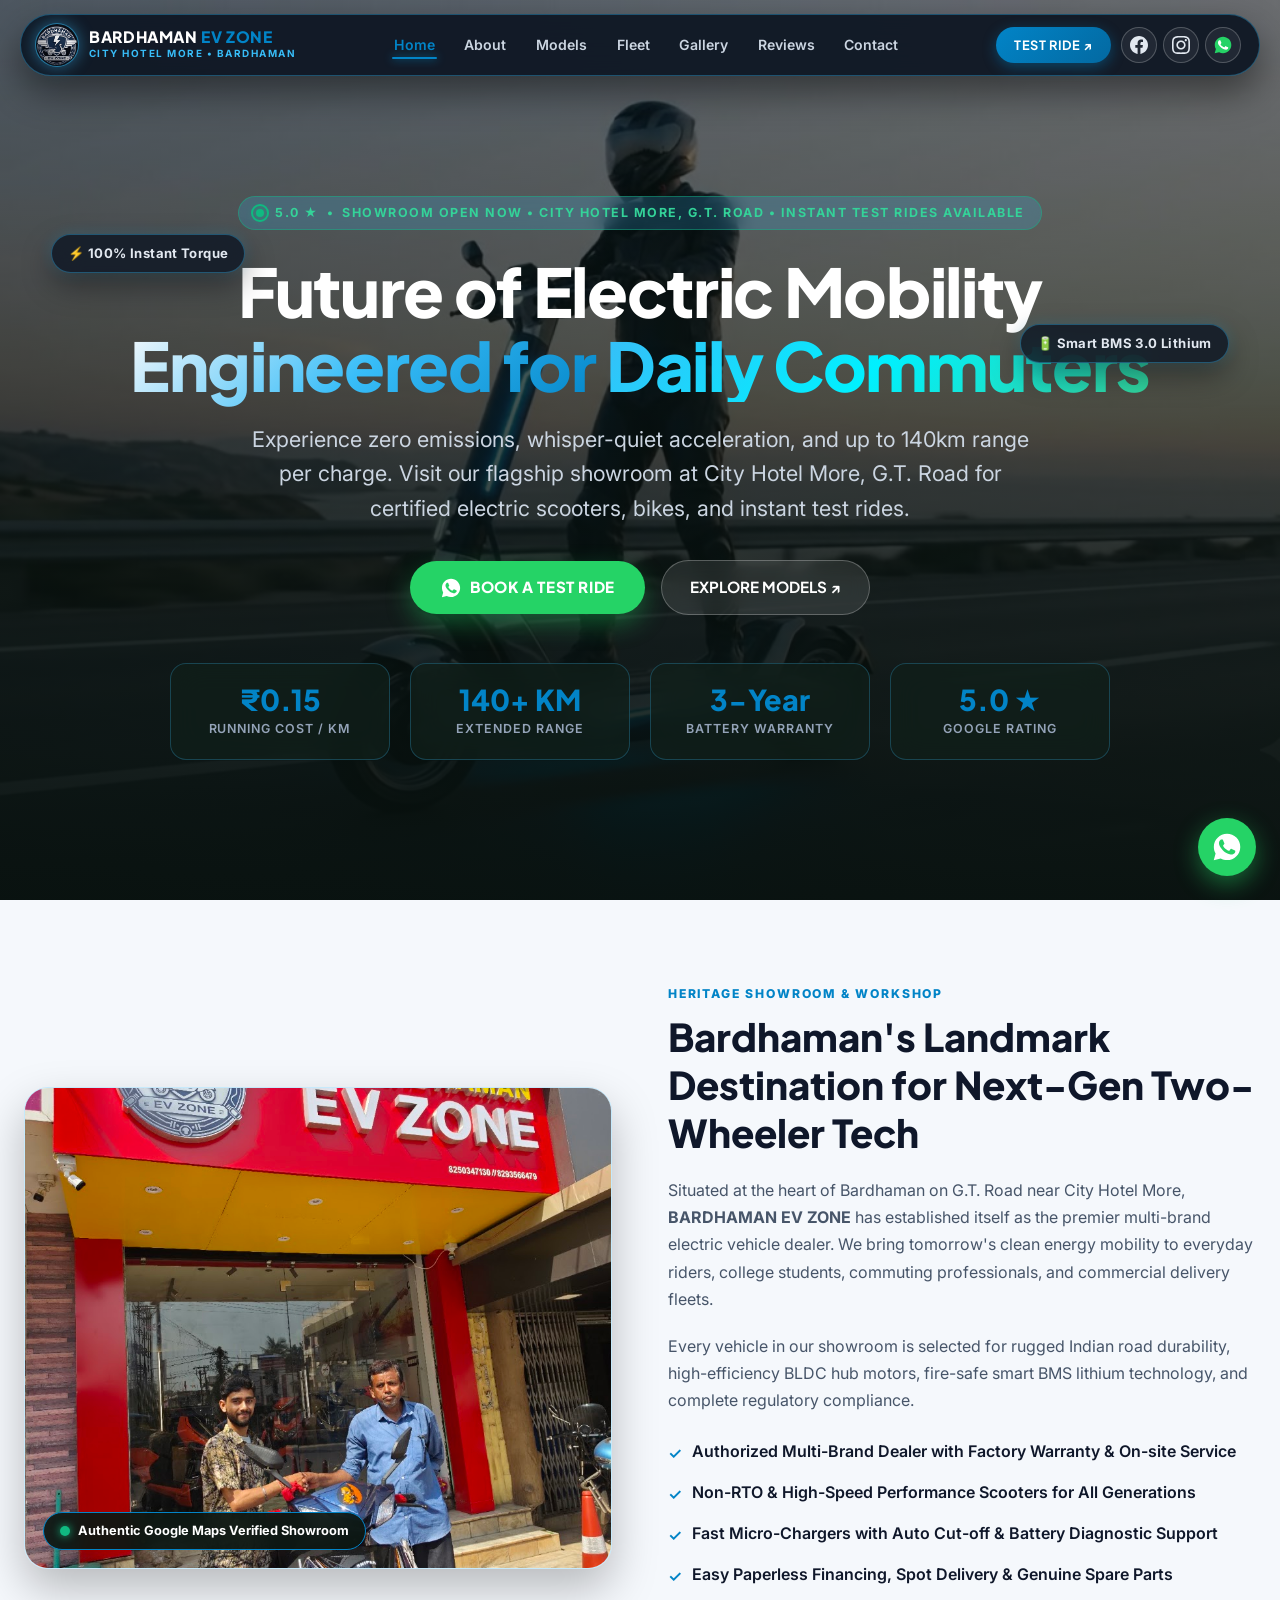
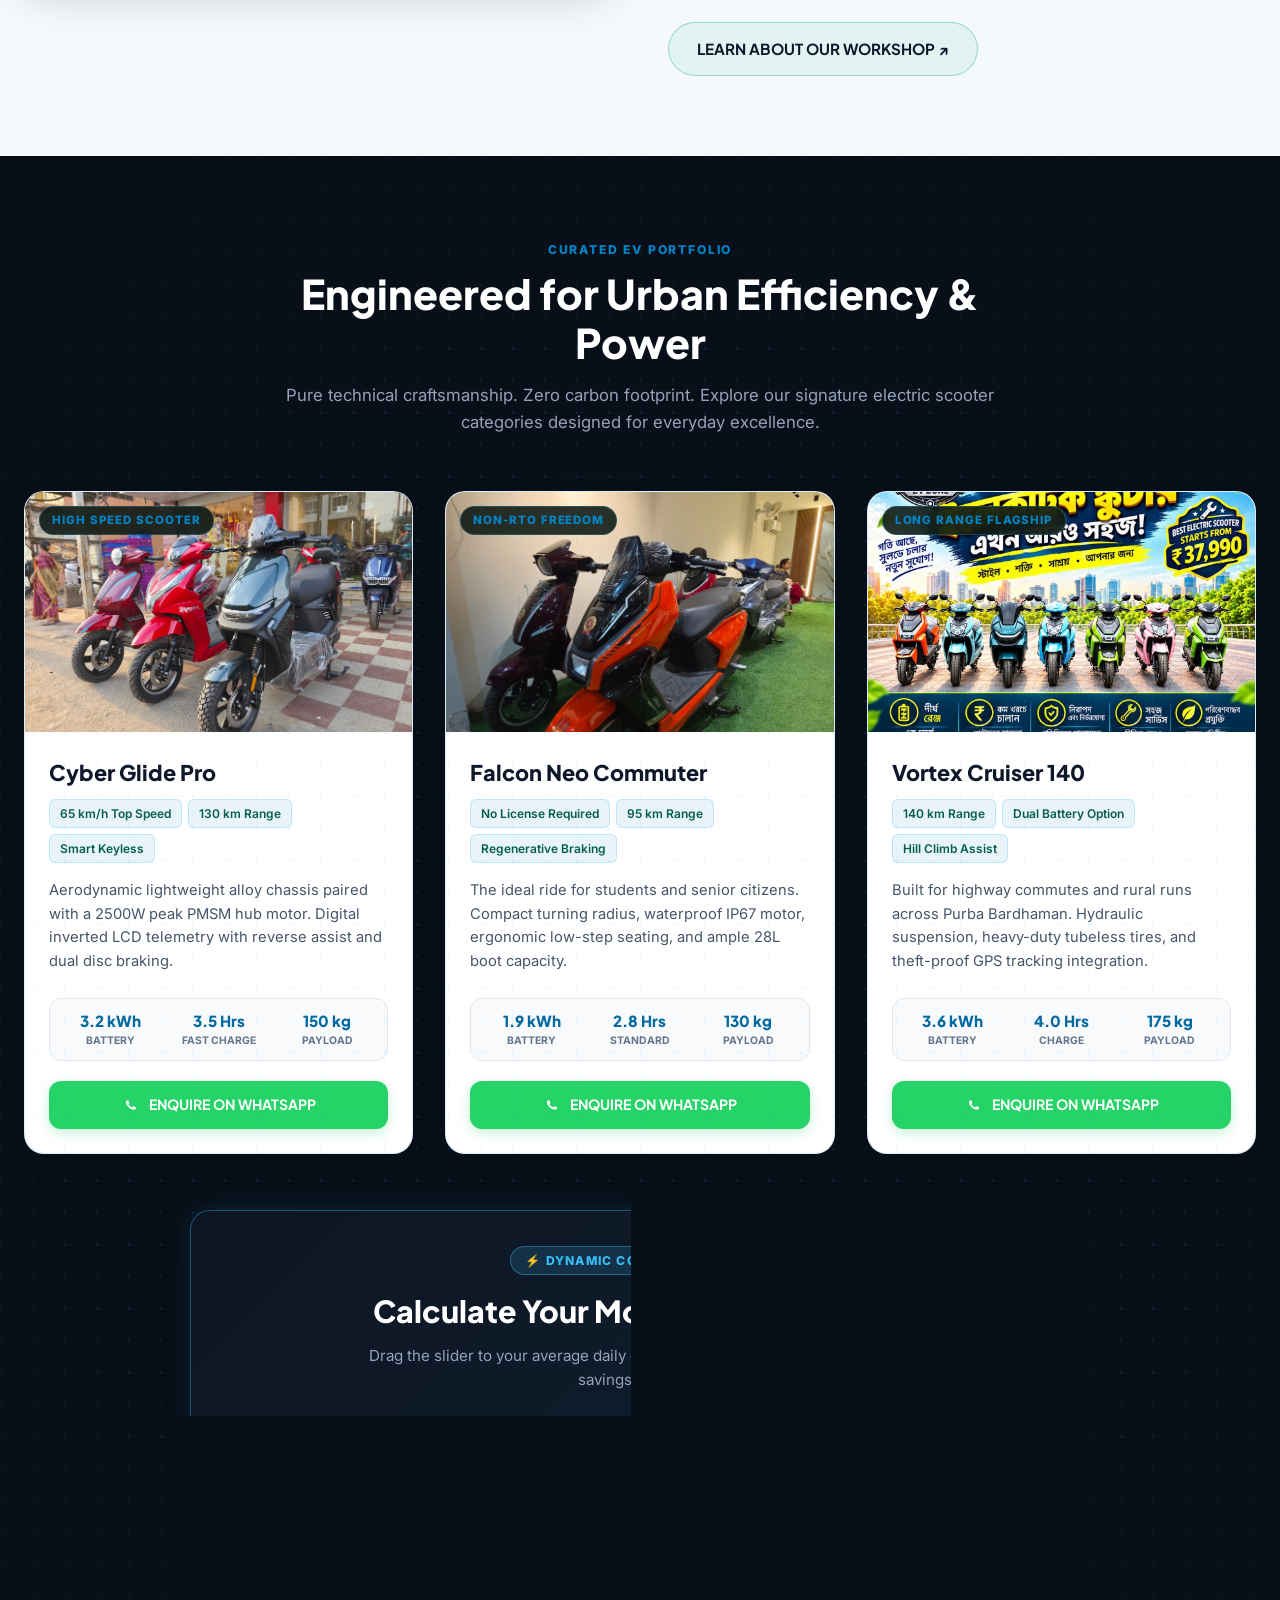
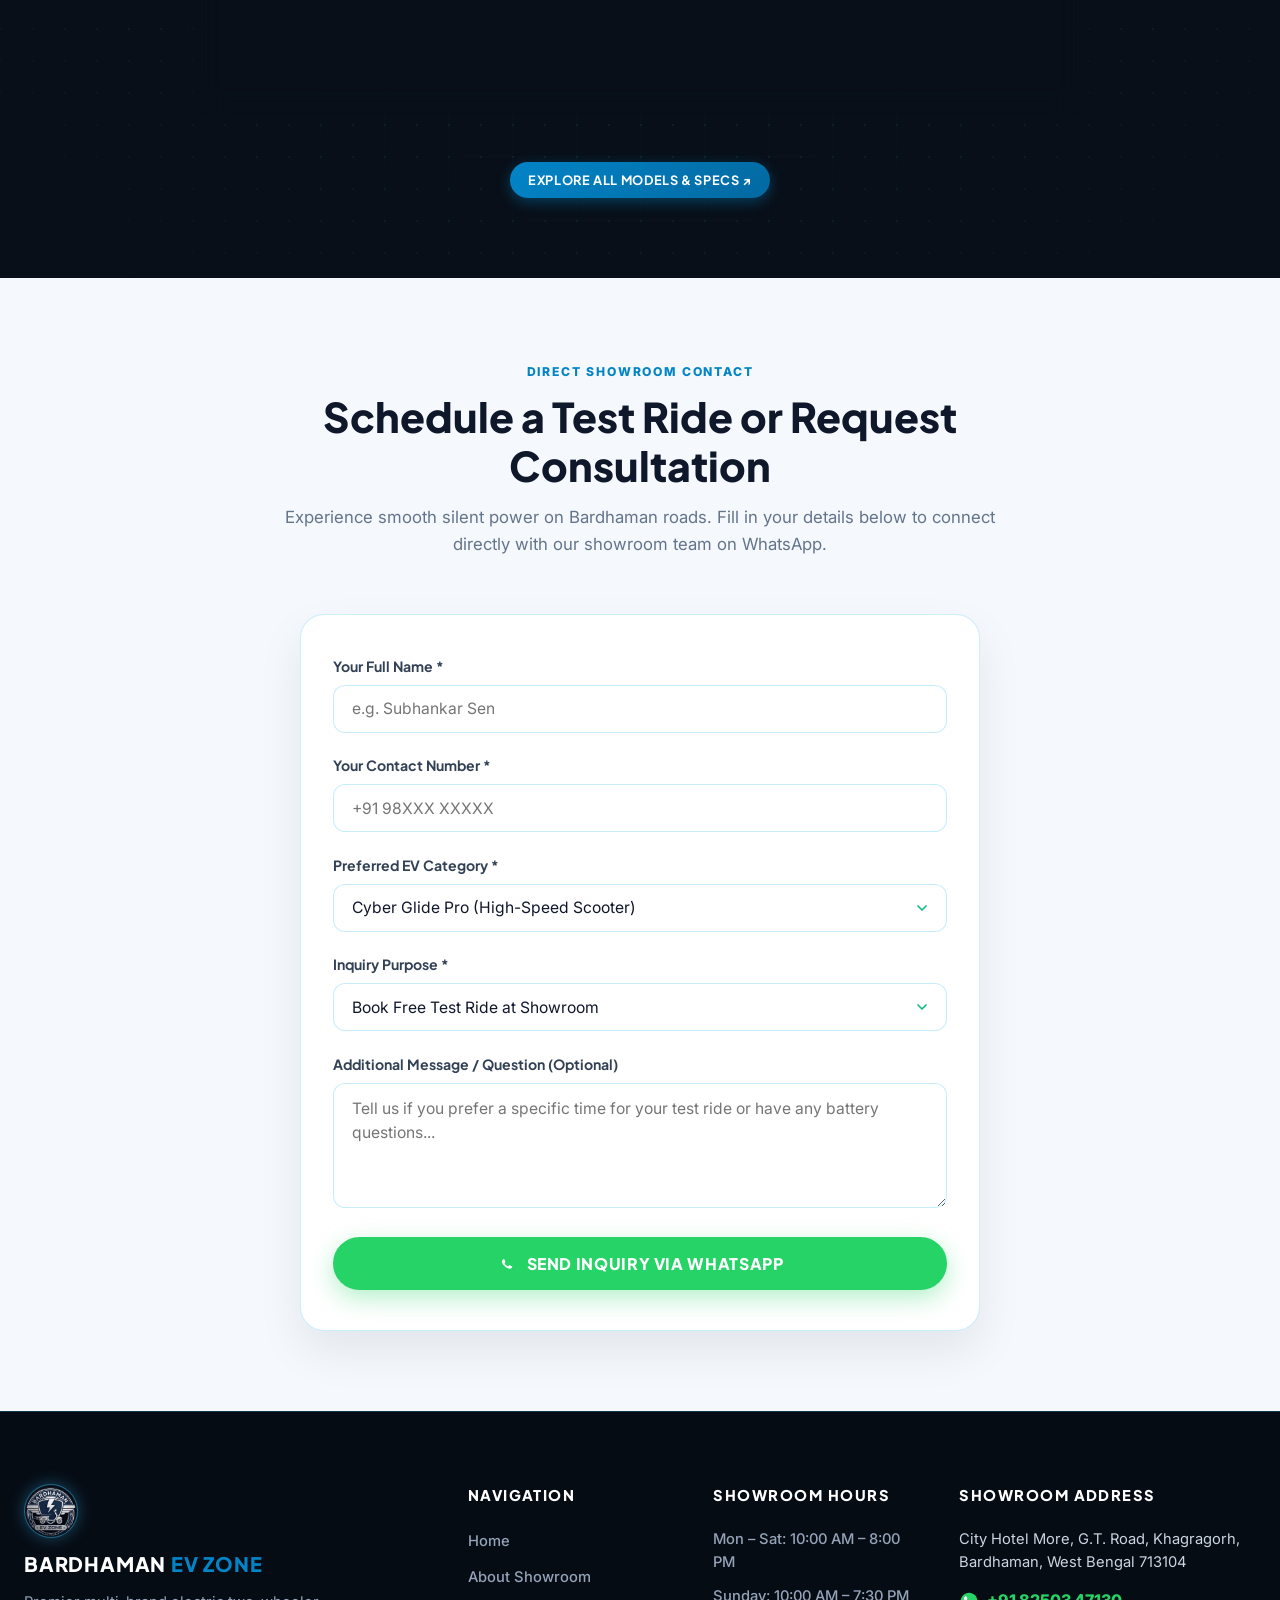
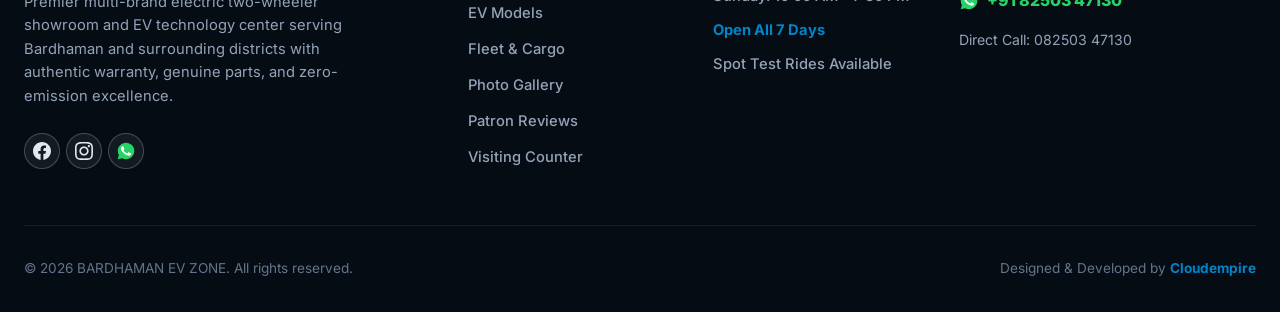
==== commit 36424cdc: "Fix mobile layout overflow, declutter hero badges, and optimize viewing zone metrics" ====
--- a/index.html
+++ b/index.html
@@ -111,15 +111,9 @@
     <div class="hero-overlay"></div>
 
     <div class="hero-content">
-      <!-- Live Showroom Status Bar -->
-      <div class="live-status-bar reveal" id="liveStatusBar">
-        <span class="live-status-dot"></span>
-        <span class="live-status-text" id="liveStatusText">Showroom Open Today • 9:30 AM – 8:30 PM • City Hotel More • Instant Test Rides</span>
-      </div>
-
       <div class="hero-badge reveal" data-delay="1">
         <span class="live-beacon"><span class="beacon-core"></span><span class="beacon-ring"></span></span>
-        5.0 ★ Rated Multi-Brand EV Destination
+        <span class="badge-rating">5.0 ★</span> <span class="badge-sep">•</span> <span id="liveStatusText">Showroom Open Today • Instant Test Rides</span>
       </div>
 
       <h1 class="hero-title reveal" data-delay="1">
@@ -381,8 +375,8 @@
     </div>
 
     <div style="text-align: center; margin-top: 3rem;" class="reveal">
-      <a href="models.html" class="btn-cta-pill" style="padding: 12px 32px; font-size: 0.92rem;">
-        VIEW FULL MODELS CATALOG WITH FILTER RAIL ↗
+      <a href="models.html" class="btn-cta-pill btn-section-cta">
+        EXPLORE ALL MODELS & SPECS ↗
       </a>
     </div>
   </section>
--- a/assets/css/style.css
+++ b/assets/css/style.css
@@ -299,7 +299,7 @@
   }
   
   .header-inner {
-    padding: 8px 12px;
+    padding: 8px 14px;
   }
   
   .nav-links {
@@ -317,8 +317,8 @@
     -webkit-backdrop-filter: blur(25px);
     flex-direction: column;
     align-items: stretch;
-    padding: 2.2rem 1.75rem;
-    gap: 1.1rem;
+    padding: 2rem 1.5rem;
+    gap: 0.9rem;
     border-top: 1px solid var(--color-border-dark);
   }
   
@@ -327,7 +327,7 @@
   }
   
   .nav-link {
-    font-size: 1.15rem;
+    font-size: 1.1rem;
     padding: 0.85rem 1rem;
     border-radius: 12px;
     background: rgba(255, 255, 255, 0.04);
@@ -351,6 +351,48 @@
   
   .header-actions .social-links-circle {
     display: none; /* available inside drawer footer */
+  }
+}
+
+@media (max-width: 768px) {
+  .site-header {
+    padding: 0 0.5rem;
+    top: 8px;
+  }
+
+  .header-inner {
+    padding: 6px 12px;
+    gap: 0.5rem;
+    border-radius: 9999px;
+    max-width: calc(100vw - 1rem);
+  }
+
+  .brand-logo-img {
+    width: 36px;
+    height: 36px;
+  }
+
+  .brand-name {
+    font-size: 0.85rem;
+    line-height: 1.1;
+  }
+
+  .brand-sub {
+    display: none !important; /* Hide subtitle to preserve pill width */
+  }
+
+  .header-actions {
+    gap: 0.35rem;
+  }
+
+  .header-actions .btn-cta-pill {
+    display: none !important; /* Remove from floating pill on mobile; available in drawer and hero */
+  }
+
+  .mobile-nav-toggle {
+    width: 40px;
+    height: 40px;
+    flex-shrink: 0;
   }
 }
 
@@ -544,7 +586,198 @@
 @media (max-width: 768px) {
   .hero-stats-grid {
     grid-template-columns: repeat(2, 1fr);
-    gap: 0.85rem;
+    gap: 0.65rem;
+  }
+}
+
+@media (max-width: 640px) {
+  .hero-video-section {
+    min-height: 100vh;
+    min-height: 100dvh;
+    padding-bottom: 2rem;
+    display: flex;
+    align-items: center;
+  }
+
+  .hero-content {
+    padding: 4.8rem 1rem 1.5rem !important;
+    max-width: 100% !important;
+  }
+
+  .hero-badge {
+    font-size: 0.72rem !important;
+    padding: 5px 12px !important;
+    margin-bottom: 0.85rem !important;
+    gap: 6px !important;
+  }
+
+  .hero-title {
+    font-size: 1.85rem !important;
+    line-height: 1.18 !important;
+    letter-spacing: -0.01em !important;
+    margin-bottom: 0.75rem !important;
+  }
+
+  .dynamic-rotator-container {
+    min-width: auto !important;
+    display: inline !important;
+    width: auto !important;
+  }
+
+  .dynamic-rotator {
+    display: inline !important;
+    white-space: normal !important;
+  }
+
+  .hero-tagline {
+    font-size: 0.92rem !important;
+    line-height: 1.5 !important;
+    margin-bottom: 1.4rem !important;
+    color: #cbd5e1 !important;
+    max-width: 100% !important;
+  }
+
+  .hero-btn-group {
+    flex-direction: column !important;
+    gap: 0.65rem !important;
+    margin-bottom: 1.5rem !important;
+    width: 100% !important;
+  }
+
+  .btn-hero-primary, .btn-hero-secondary {
+    width: 100% !important;
+    justify-content: center !important;
+    padding: 12px 18px !important;
+    font-size: 0.92rem !important;
+    min-height: 46px !important;
+  }
+
+  .hero-stats-grid {
+    grid-template-columns: repeat(2, 1fr) !important;
+    gap: 0.6rem !important;
+    width: 100% !important;
+    max-width: 100% !important;
+  }
+
+  .hero-stat-card {
+    padding: 0.8rem 0.6rem !important;
+    border-radius: 12px !important;
+  }
+
+  .hero-stat-num {
+    font-size: 1.35rem !important;
+    margin-bottom: 2px !important;
+  }
+
+  .hero-stat-label {
+    font-size: 0.7rem !important;
+    letter-spacing: 0.04em !important;
+  }
+
+  /* Section padding and titles */
+  .section {
+    padding: 3.5rem 1rem !important;
+  }
+
+  .section-title {
+    font-size: 1.65rem !important;
+    line-height: 1.25 !important;
+  }
+
+  .section-subtitle {
+    font-size: 0.92rem !important;
+    margin-bottom: 2rem !important;
+  }
+
+  .btn-section-cta {
+    display: block !important;
+    width: 100% !important;
+    max-width: 100% !important;
+    white-space: normal !important;
+    word-break: break-word !important;
+    padding: 12px 20px !important;
+    box-sizing: border-box !important;
+    text-align: center !important;
+  }
+
+  /* EV Calculator on Mobile */
+  .ev-calculator-card {
+    padding: 1.4rem 1rem !important;
+    margin-top: 2rem !important;
+    border-radius: 16px !important;
+    width: 100% !important;
+    box-sizing: border-box !important;
+  }
+
+  .calc-title {
+    font-size: 1.35rem !important;
+  }
+
+  .calc-sub {
+    font-size: 0.86rem !important;
+  }
+
+  .calc-slider-wrap {
+    padding: 1rem 0.85rem !important;
+    margin-bottom: 1.25rem !important;
+  }
+
+  .calc-slider-labels {
+    font-size: 0.85rem !important;
+  }
+
+  .calc-slider-labels strong {
+    font-size: 1.05rem !important;
+  }
+
+  .calc-results-grid {
+    grid-template-columns: 1fr 1fr !important;
+    gap: 0.65rem !important;
+  }
+
+  .calc-res-item {
+    padding: 0.75rem 0.5rem !important;
+    border-radius: 10px !important;
+  }
+
+  .calc-res-label {
+    font-size: 0.68rem !important;
+    margin-bottom: 0.25rem !important;
+  }
+
+  .calc-res-val {
+    font-size: 1.15rem !important;
+  }
+
+  /* Abstract background elements size on mobile */
+  .abstract-orb {
+    width: 240px !important;
+    height: 240px !important;
+    filter: blur(50px) !important;
+    opacity: 0.3 !important;
+  }
+
+  /* Subpage Banner on Mobile */
+  .subpage-banner {
+    padding: 5.5rem 1rem 2.5rem !important;
+  }
+  .subpage-title {
+    font-size: 1.85rem !important;
+    line-height: 1.2 !important;
+  }
+  .subpage-desc {
+    font-size: 0.92rem !important;
+  }
+
+  /* Form wrapper on mobile */
+  .inquiry-card-wrapper {
+    padding: 1.5rem 1.15rem !important;
+    border-radius: 18px !important;
+  }
+
+  /* Filter rail sticky position on mobile */
+  .filter-rail-sticky-wrap {
+    top: 60px !important;
   }
 }
 
